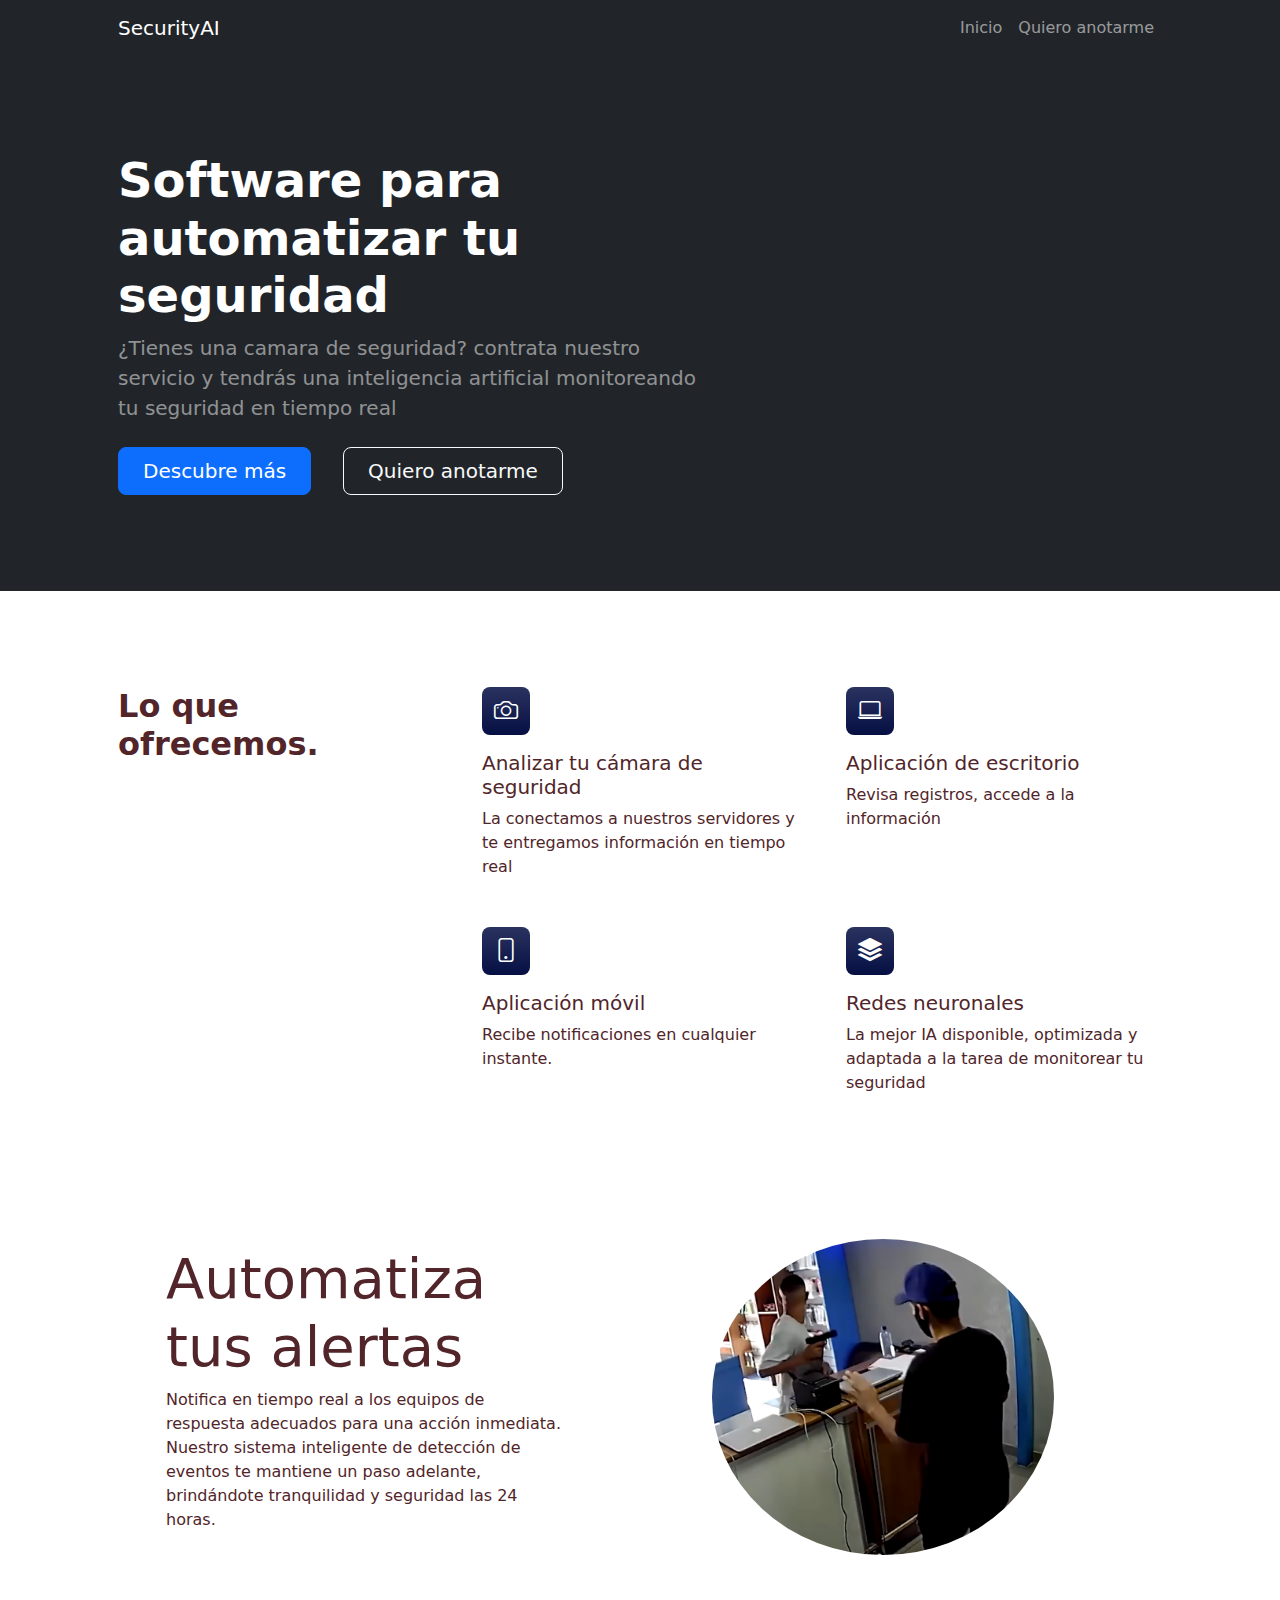
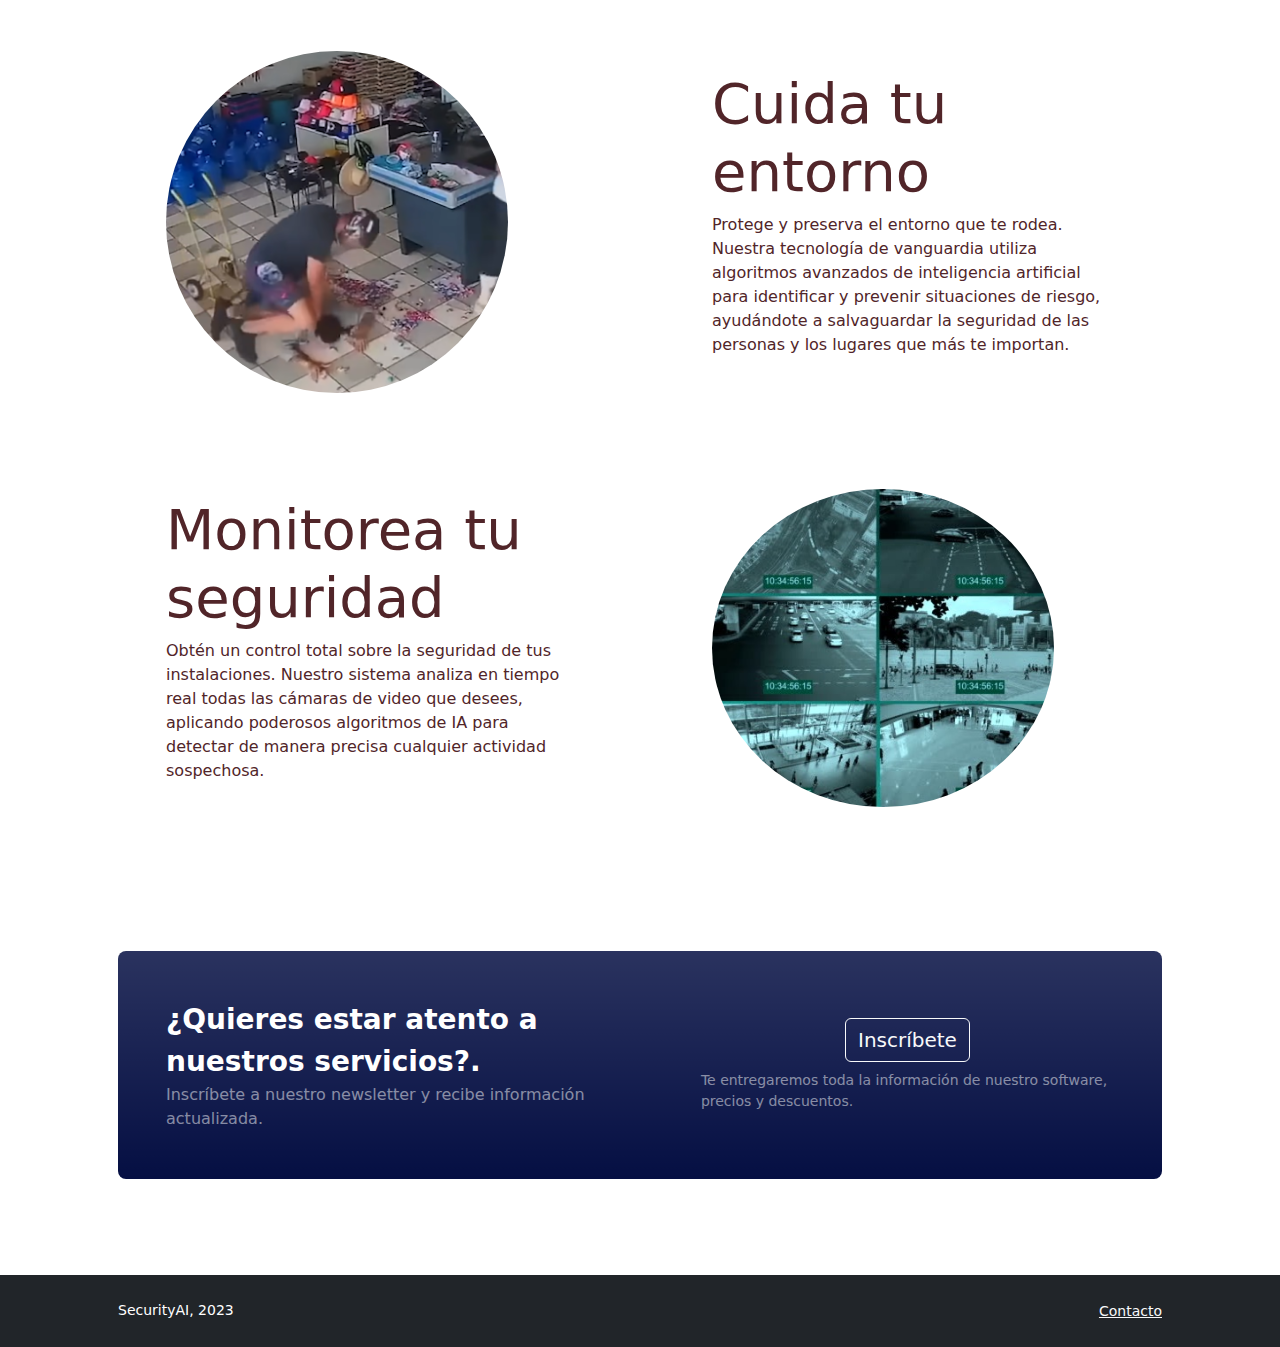
==== index.html @ 3003f9da "Merge branch 'main' of https://github.com/jdiaz97/securityai-web" ====
<!DOCTYPE html>
<html lang="en">
    <head>
        <meta charset="utf-8" />
        <meta name="viewport" content="width=device-width, initial-scale=1, shrink-to-fit=no" />
        <meta name="description" content="" />
        <meta name="author" content="" />
        <title>SecurityAI</title>
        <!-- Favicon-->
        <link rel="icon" type="image/x-icon" href="assets/favicon.ico" />
        <!-- Bootstrap icons-->
        <link href="https://cdn.jsdelivr.net/npm/bootstrap-icons@1.5.0/font/bootstrap-icons.css" rel="stylesheet" />
        <!-- Core theme CSS (includes Bootstrap)-->
        <link href="css/styles.css" rel="stylesheet" />

    </head>
    
    <body class="d-flex flex-column h-100">
        <main class="flex-shrink-0">
            <!-- Navigation-->
            <nav class="navbar navbar-expand-lg navbar-dark bg-dark">
                <div class="container px-5">
                    <a class="navbar-brand" href="index.html">SecurityAI </a>
                    <button class="navbar-toggler" type="button" data-bs-toggle="collapse" data-bs-target="#navbarSupportedContent" aria-controls="navbarSupportedContent" aria-expanded="false" aria-label="Toggle navigation"><span class="navbar-toggler-icon"></span></button>
                    <div class="collapse navbar-collapse" id="navbarSupportedContent">
                        <ul class="navbar-nav ms-auto mb-2 mb-lg-0">
                            <li class="nav-item"><a class="nav-link" href="index.html">Inicio</a></li>
                            <li class="nav-item"><a class="nav-link" href="#list">Quiero anotarme</a></li>
                        </ul>
                    </div>
                </div>
            </nav>
            <!-- Header-->
            <header class="bg-dark py-5">
                <div class="container px-5">
                    <div class="row gx-5 align-items-center justify-content-center">
                        <div class="col-lg-8 col-xl-7 col-xxl-6">
                            <div class="my-5 text-center text-xl-start">
                                <h1 class="display-5 fw-bolder text-white mb-2">Software para automatizar tu seguridad</h1>
                                <p class="lead fw-normal text-white-50 mb-4">¿Tienes una camara de seguridad? contrata nuestro servicio y tendrás una inteligencia artificial monitoreando tu seguridad en tiempo real</p>
                                <div class="d-grid gap-3 d-sm-flex justify-content-sm-center justify-content-xl-start">
                                    <a class="btn btn-primary btn-lg px-4 me-sm-3" href="#features">Descubre más</a>
                                    <a class="btn btn-outline-light btn-lg px-4" href="#list">Quiero anotarme</a>
                                </div>
                            </div>
                        </div>
                        <div class="col-xl-5 col-xxl-6 d-none d-xl-block text-center">
                            <video src="assets/video1.mp4" muted="" loop="" autoplay=""></video>
                        </div>
                    </div>
                </div>
            </header>
            <!-- Features section-->
            <section class="py-5" id="features">
                <div class="container px-5 my-5">
                    <div class="row gx-5">
                        <div class="col-lg-4 mb-5 mb-lg-0"><h2 class="fw-bolder mb-0">Lo que ofrecemos.</h2></div>
                        <div class="col-lg-8">
                            <div class="row gx-5 row-cols-1 row-cols-md-2">
                                <div class="col mb-5 h-100">
                                    <div class="feature bg-primary bg-gradient text-white rounded-3 mb-3"><i class="bi bi-camera"></i></div>
                                    <h2 class="h5">Analizar tu cámara de seguridad</h2>
                                    <p class="mb-0">La conectamos a nuestros servidores y te entregamos información en tiempo real</p>
                                </div>
                                <div class="col mb-5 h-100">
                                    <div class="feature bg-primary bg-gradient text-white rounded-3 mb-3"><i class="bi bi-laptop"></i></div>
                                    <h2 class="h5">Aplicación de escritorio</h2>
                                    <p class="mb-0">Revisa registros, accede a la información</p>
                                </div>
                                <div class="col mb-5 mb-md-0 h-100">
                                    <div class="feature bg-primary bg-gradient text-white rounded-3 mb-3"><i class="bi bi-phone"></i></div>
                                    <h2 class="h5">Aplicación móvil</h2>
                                    <p class="mb-0">Recibe notificaciones en cualquier instante.</p>
                                </div>
                                <div class="col h-100">
                                    <div class="feature bg-primary bg-gradient text-white rounded-3 mb-3"><i class="bi bi-stack"></i></div>
                                    <h2 class="h5">Redes neuronales</h2>
                                    <p class="mb-0">La mejor IA disponible, optimizada y adaptada a la tarea de monitorear tu seguridad</p>
                                </div>
                            </div>
                        </div>
                    </div>
                </div>
            </section>
            <!-- Testimonial section-->
            <section id="scroll">
                <div class="container px-5">
                    <div class="row gx-5 align-items-center">
                        <div class="col-lg-6 order-lg-2">
                            <div class="p-5"><img class="img-fluid rounded-circle" src="assets/img/01.png" alt="..." /></div>
                        </div>
                        <div class="col-lg-6 order-lg-1">
                            <div class="p-5">
                                <h2 class="display-4">Automatiza tus alertas</h2>
                                <p>Notifica en tiempo real a los equipos de respuesta adecuados para una acción inmediata. Nuestro sistema inteligente de detección de eventos te mantiene un paso adelante, brindándote tranquilidad y seguridad las 24 horas.</p>
                            </div>
                        </div>
                    </div>
                </div>
            </section>
            <!-- Content section 2-->
            <section>
                <div class="container px-5">
                    <div class="row gx-5 align-items-center">
                        <div class="col-lg-6">
                            <div class="p-5"><img class="img-fluid rounded-circle" src="assets/img/02.png" alt="..." /></div>
                        </div>
                        <div class="col-lg-6">
                            <div class="p-5">
                                <h2 class="display-4">Cuida tu entorno</h2>
                                <p>Protege y preserva el entorno que te rodea. Nuestra tecnología de vanguardia utiliza algoritmos avanzados de inteligencia artificial para identificar y prevenir situaciones de riesgo, ayudándote a salvaguardar la seguridad de las personas y los lugares que más te importan.</p>
                            </div>
                        </div>
                    </div>
                </div>
            </section>
            <!-- Content section 3-->
            <section>
                <div class="container px-5">
                    <div class="row gx-5 align-items-center">
                        <div class="col-lg-6 order-lg-2">
                            <div class="p-5"><img class="img-fluid rounded-circle" src="assets/img/03.jpg" alt="..." /></div>
                        </div>
                        <div class="col-lg-6 order-lg-1">
                            <div class="p-5">
                                <h2 class="display-4">Monitorea tu seguridad</h2>
                                <p>Obtén un control total sobre la seguridad de tus instalaciones. Nuestro sistema analiza en tiempo real todas las cámaras de video que desees, aplicando poderosos algoritmos de IA para detectar de manera precisa cualquier actividad sospechosa.</p>
                            </div>
                        </div>
                    </div>
                </div>
            </section>

            <!-- Newsletter section-->
            <section class="py-5" id="list">
                <div class="container px-5 my-5">
                    <aside class="bg-primary bg-gradient rounded-3 p-4 p-sm-5 mt-5">
                        <div class="d-flex align-items-center justify-content-between flex-column flex-xl-row text-center text-xl-start">
                            <div class="mb-4 mb-xl-0">
                                <div class="fs-3 fw-bold text-white">¿Quieres estar atento a nuestros servicios?.</div>
                                <div class="text-white-50">Inscríbete a nuestro newsletter y recibe información actualizada.</div>
                            </div>
                            <div class="ms-xl-4">
                                <div class="input-group mb-2 center">
                                    <button class="btn btn-outline-light" id="button-newsletter" style="font-size: 20px" type="button">Inscríbete</button>
                                  </div>
                                <div class="small text-white-50">Te entregaremos toda la información de nuestro software, precios y descuentos.</div>
                            </div>
                        </div>
                    </aside>
                </div>
            </section>
            <div class="iframe-container" id="iframe-container">
                <iframe src="https://docs.google.com/forms/d/e/1FAIpQLSdTkiBz8Pp1VpubQ0tVryeHE59sA-yMFdf6UtF2p6qxsGCMIg/viewform?embedded=true" width="640" height="840" frameborder="0" marginheight="0" marginwidth="0">Cargando…</iframe>
              </div>
        </main>
        <!-- Footer-->
        <footer class="bg-dark py-4 mt-auto">
            <div class="container px-5">
                <div class="row align-items-center justify-content-between flex-column flex-sm-row">
                    <div class="col-auto"><div class="small m-0 text-white">SecurityAI, 2023</div></div>
                    <div class="col-auto">
                        <a class="link-light small" href="jlobosmora@gmail.com ">Contacto</a>
                    </div>
                </div>
            </div>
        </footer>
        <!-- Bootstrap core JS-->

        <script src="https://cdn.jsdelivr.net/npm/bootstrap@5.2.3/dist/js/bootstrap.bundle.min.js"></script>
        <!-- Core theme JS-->
        <script src="js/scripts.js"></script>
        <script>
            const button = document.getElementById('button-newsletter');
            const iframeContainer = document.getElementById('iframe-container');
        
            button.addEventListener('click', function() {
              iframeContainer.classList.add('show'); // Add the "show" class to trigger the animation
              iframeContainer.scrollIntoView({ behavior: 'smooth', block: 'start' }); // Scroll to the iframe container
            });
          </script>
    </body>
</html>
---- css/styles.css ----
@charset "UTF-8";

:root {
  --bs-blue: #0d6efd;
  --bs-indigo: #6610f2;
  --bs-purple: #6f42c1;
  --bs-pink: #d63384;
  --bs-red: #dc3545;
  --bs-orange: #fd7e14;
  --bs-yellow: #ffc107;
  --bs-green: #198754;
  --bs-teal: #20c997;
  --bs-cyan: #0dcaf0;
  --bs-black: #000;
  --bs-white: #fff;
  --bs-gray: #6c757d;
  --bs-gray-dark: #343a40;
  --bs-gray-100: #f8f9fa;
  --bs-gray-200: #e9ecef;
  --bs-gray-300: #dee2e6;
  --bs-gray-400: #ced4da;
  --bs-gray-500: #adb5bd;
  --bs-gray-600: #6c757d;
  --bs-gray-700: #495057;
  --bs-gray-800: #343a40;
  --bs-gray-900: #212529;
  --bs-primary: #0d6efd;
  --bs-secondary: #6c757d;
  --bs-success: #198754;
  --bs-info: #0dcaf0;
  --bs-warning: #ffc107;
  --bs-danger: #dc3545;
  --bs-light: #f8f9fa;
  --bs-dark: #212529;
  --bs-primary-rgb: 5, 15, 67;
  --bs-secondary-rgb: 108, 117, 125;
  --bs-success-rgb: 25, 135, 84;
  --bs-info-rgb: 13, 202, 240;
  --bs-warning-rgb: 255, 193, 7;
  --bs-danger-rgb: 220, 53, 69;
  --bs-light-rgb: 248, 249, 250;
  --bs-dark-rgb: 33, 37, 41;
  --bs-white-rgb: 255, 255, 255;
  --bs-black-rgb: 0, 0, 0;
  --bs-body-color-rgb: 33, 37, 41;
  --bs-body-bg-rgb: 255, 255, 255;
  --bs-font-sans-serif: system-ui, -apple-system, "Segoe UI", Roboto, "Helvetica Neue", "Noto Sans", "Liberation Sans", Arial, sans-serif, "Apple Color Emoji", "Segoe UI Emoji", "Segoe UI Symbol", "Noto Color Emoji";
  --bs-font-monospace: SFMono-Regular, Menlo, Monaco, Consolas, "Liberation Mono", "Courier New", monospace;
  --bs-gradient: linear-gradient(180deg, rgba(255, 255, 255, 0.15), rgba(255, 255, 255, 0));
  --bs-body-font-family: var(--bs-font-sans-serif);
  --bs-body-font-size: 1rem;
  --bs-body-font-weight: 400;
  --bs-body-line-height: 1.5;
  --bs-body-color: #512529;
  --bs-body-bg: #fff;
  --bs-border-width: 1px;
  --bs-border-style: solid;
  --bs-border-color: #dee2e6;
  --bs-border-color-translucent: rgba(0, 0, 0, 0.175);
  --bs-border-radius: 0.375rem;
  --bs-border-radius-sm: 0.25rem;
  --bs-border-radius-lg: 0.5rem;
  --bs-border-radius-xl: 1rem;
  --bs-border-radius-2xl: 2rem;
  --bs-border-radius-pill: 50rem;
  --bs-link-color: #0d6efd;
  --bs-link-hover-color: #0a58ca;
  --bs-code-color: #d63384;
  --bs-highlight-bg: #fff3cd;
}

*,
*::before,
*::after {
  box-sizing: border-box;
}

.iframe-container {
  opacity: 0;
  display: none;
  justify-content: center;
  align-items: center;
  height: 80vh;
  margin-top: -60px;
  margin-bottom: -40px;
  transition: opacity 0.5s ease-in-out; 
}

.iframe-container.show {
  opacity: 1;
  display: flex; /* Add this line to make the container visible */
}

.center {
  display: flex;
  justify-content: center;
}

.iframe-container iframe {
  max-width: 100%;
  max-height: 100%;
}

@media (prefers-reduced-motion: no-preference) {
  :root {
    scroll-behavior: smooth;
  }
}

body {
  margin: 0;
  font-family: var(--bs-body-font-family);
  font-size: var(--bs-body-font-size);
  font-weight: var(--bs-body-font-weight);
  line-height: var(--bs-body-line-height);
  color: var(--bs-body-color);
  text-align: var(--bs-body-text-align);
  background-color: var(--bs-body-bg);
  -webkit-text-size-adjust: 100%;
  -webkit-tap-highlight-color: rgba(0, 0, 0, 0);
}

hr {
  margin: 1rem 0;
  color: inherit;
  border: 0;
  border-top: 1px solid;
  opacity: 0.25;
}

h6, .h6, h5, .h5, h4, .h4, h3, .h3, h2, .h2, h1, .h1 {
  margin-top: 0;
  margin-bottom: 0.5rem;
  font-weight: 500;
  line-height: 1.2;
}

h1, .h1 {
  font-size: calc(1.375rem + 1.5vw);
}
@media (min-width: 1200px) {
  h1, .h1 {
    font-size: 2.5rem;
  }
}

h2, .h2 {
  font-size: calc(1.325rem + 0.9vw);
}
@media (min-width: 1200px) {
  h2, .h2 {
    font-size: 2rem;
  }
}

h3, .h3 {
  font-size: calc(1.3rem + 0.6vw);
}
@media (min-width: 1200px) {
  h3, .h3 {
    font-size: 1.75rem;
  }
}

h4, .h4 {
  font-size: calc(1.275rem + 0.3vw);
}
@media (min-width: 1200px) {
  h4, .h4 {
    font-size: 1.5rem;
  }
}

h5, .h5 {
  font-size: 1.25rem;
}

h6, .h6 {
  font-size: 1rem;
}

p {
  margin-top: 0;
  margin-bottom: 1rem;
}

abbr[title] {
  -webkit-text-decoration: underline dotted;
          text-decoration: underline dotted;
  cursor: help;
  -webkit-text-decoration-skip-ink: none;
          text-decoration-skip-ink: none;
}

address {
  margin-bottom: 1rem;
  font-style: normal;
  line-height: inherit;
}

ol,
ul {
  padding-left: 2rem;
}

ol,
ul,
dl {
  margin-top: 0;
  margin-bottom: 1rem;
}

ol ol,
ul ul,
ol ul,
ul ol {
  margin-bottom: 0;
}

dt {
  font-weight: 700;
}

dd {
  margin-bottom: 0.5rem;
  margin-left: 0;
}

blockquote {
  margin: 0 0 1rem;
}

b,
strong {
  font-weight: bolder;
}

small, .small {
  font-size: 0.875em;
}

mark, .mark {
  padding: 0.1875em;
  background-color: var(--bs-highlight-bg);
}

sub,
sup {
  position: relative;
  font-size: 0.75em;
  line-height: 0;
  vertical-align: baseline;
}

sub {
  bottom: -0.25em;
}

sup {
  top: -0.5em;
}

a {
  color: var(--bs-link-color);
  text-decoration: underline;
}
a:hover {
  color: var(--bs-link-hover-color);
}

a:not([href]):not([class]), a:not([href]):not([class]):hover {
  color: inherit;
  text-decoration: none;
}

pre,
code,
kbd,
samp {
  font-family: var(--bs-font-monospace);
  font-size: 1em;
}

pre {
  display: block;
  margin-top: 0;
  margin-bottom: 1rem;
  overflow: auto;
  font-size: 0.875em;
}
pre code {
  font-size: inherit;
  color: inherit;
  word-break: normal;
}

code {
  font-size: 0.875em;
  color: var(--bs-code-color);
  word-wrap: break-word;
}
a > code {
  color: inherit;
}

kbd {
  padding: 0.1875rem 0.375rem;
  font-size: 0.875em;
  color: var(--bs-body-bg);
  background-color: var(--bs-body-color);
  border-radius: 0.25rem;
}
kbd kbd {
  padding: 0;
  font-size: 1em;
}

figure {
  margin: 0 0 1rem;
}

img,
svg {
  vertical-align: middle;
}

table {
  caption-side: bottom;
  border-collapse: collapse;
}

caption {
  padding-top: 0.5rem;
  padding-bottom: 0.5rem;
  color: #6c757d;
  text-align: left;
}

th {
  text-align: inherit;
  text-align: -webkit-match-parent;
}

thead,
tbody,
tfoot,
tr,
td,
th {
  border-color: inherit;
  border-style: solid;
  border-width: 0;
}

label {
  display: inline-block;
}

button {
  border-radius: 0;
}

button:focus:not(:focus-visible) {
  outline: 0;
}

input,
button,
select,
optgroup,
textarea {
  margin: 0;
  font-family: inherit;
  font-size: inherit;
  line-height: inherit;
}

button,
select {
  text-transform: none;
}

[role=button] {
  cursor: pointer;
}

select {
  word-wrap: normal;
}
select:disabled {
  opacity: 1;
}

[list]:not([type=date]):not([type=datetime-local]):not([type=month]):not([type=week]):not([type=time])::-webkit-calendar-picker-indicator {
  display: none !important;
}

button,
[type=button],
[type=reset],
[type=submit] 
button:not(:disabled),
[type=button]:not(:disabled),
[type=reset]:not(:disabled),
[type=submit]:not(:disabled) {
  cursor: pointer;
}

::-moz-focus-inner {
  padding: 0;
  border-style: none;
}

textarea {
  resize: vertical;
}

fieldset {
  min-width: 0;
  padding: 0;
  margin: 0;
  border: 0;
}

legend {
  float: left;
  width: 100%;
  padding: 0;
  margin-bottom: 0.5rem;
  font-size: calc(1.275rem + 0.3vw);
  line-height: inherit;
}
@media (min-width: 1200px) {
  legend {
    font-size: 1.5rem;
  }
}
legend + * {
  clear: left;
}

::-webkit-datetime-edit-fields-wrapper,
::-webkit-datetime-edit-text,
::-webkit-datetime-edit-minute,
::-webkit-datetime-edit-hour-field,
::-webkit-datetime-edit-day-field,
::-webkit-datetime-edit-month-field,
::-webkit-datetime-edit-year-field {
  padding: 0;
}

::-webkit-inner-spin-button {
  height: auto;
}

[type=search] {
  outline-offset: -2px;
}

/* rtl:raw:
[type="tel"],
[type="url"],
[type="email"],
[type="number"] {
  direction: ltr;
}
*/
::-webkit-search-decoration {
  -webkit-appearance: none;
}

::-webkit-color-swatch-wrapper {
  padding: 0;
}

::file-selector-button {
  font: inherit;
}

output {
  display: inline-block;
}

iframe {
  border: 0;
}

summary {
  display: list-item;
  cursor: pointer;
}

progress {
  vertical-align: baseline;
}

[hidden] {
  display: none !important;
}

.lead {
  font-size: 1.25rem;
  font-weight: 300;
}

.display-1 {
  font-size: calc(1.625rem + 4.5vw);
  font-weight: 300;
  line-height: 1.2;
}
@media (min-width: 1200px) {
  .display-1 {
    font-size: 5rem;
  }
}

.display-2 {
  font-size: calc(1.575rem + 3.9vw);
  font-weight: 300;
  line-height: 1.2;
}
@media (min-width: 1200px) {
  .display-2 {
    font-size: 4.5rem;
  }
}

.display-3 {
  font-size: calc(1.525rem + 3.3vw);
  font-weight: 300;
  line-height: 1.2;
}
@media (min-width: 1200px) {
  .display-3 {
    font-size: 4rem;
  }
}

.display-4 {
  font-size: calc(1.475rem + 2.7vw);
  font-weight: 300;
  line-height: 1.2;
}
@media (min-width: 1200px) {
  .display-4 {
    font-size: 3.5rem;
  }
}

.display-5 {
  font-size: calc(1.425rem + 2.1vw);
  font-weight: 300;
  line-height: 1.2;
}
@media (min-width: 1200px) {
  .display-5 {
    font-size: 3rem;
  }
}

.display-6 {
  font-size: calc(1.375rem + 1.5vw);
  font-weight: 300;
  line-height: 1.2;
}
@media (min-width: 1200px) {
  .display-6 {
    font-size: 2.5rem;
  }
}

.list-unstyled {
  padding-left: 0;
  list-style: none;
}

.list-inline {
  padding-left: 0;
  list-style: none;
}

.list-inline-item {
  display: inline-block;
}
.list-inline-item:not(:last-child) {
  margin-right: 0.5rem;
}

.initialism {
  font-size: 0.875em;
  text-transform: uppercase;
}

.blockquote {
  margin-bottom: 1rem;
  font-size: 1.25rem;
}
.blockquote > :last-child {
  margin-bottom: 0;
}

.blockquote-footer {
  margin-top: -1rem;
  margin-bottom: 1rem;
  font-size: 0.875em;
  color: #6c757d;
}
.blockquote-footer::before {
  content: "— ";
}

.img-fluid {
  max-width: 85%;
  height: auto;
}

.img-thumbnail {
  padding: 0.25rem;
  background-color: #fff;
  border: 1px solid var(--bs-border-color);
  border-radius: 0.375rem;
  max-width: 100%;
  height: auto;
}

.figure {
  display: inline-block;
}

.figure-img {
  margin-bottom: 0.5rem;
  line-height: 1;
}

.figure-caption {
  font-size: 0.875em;
  color: #6c757d;
}

.container,
.container-fluid,
.container-xxl,
.container-xl,
.container-lg,
.container-md,
.container-sm {
  --bs-gutter-x: 1.5rem;
  --bs-gutter-y: 0;
  width: 100%;
  padding-right: calc(var(--bs-gutter-x) * 0.5);
  padding-left: calc(var(--bs-gutter-x) * 0.5);
  margin-right: auto;
  margin-left: auto;
}

@media (min-width: 576px) {
  .container-sm, .container {
    max-width: 540px;
  }
}
@media (min-width: 768px) {
  .container-md, .container-sm, .container {
    max-width: 720px;
  }
}
@media (min-width: 992px) {
  .container-lg, .container-md, .container-sm, .container {
    max-width: 960px;
  }
}
@media (min-width: 1200px) {
  .container-xl, .container-lg, .container-md, .container-sm, .container {
    max-width: 1140px;
  }
}
@media (min-width: 1400px) {
  .container-xxl, .container-xl, .container-lg, .container-md, .container-sm, .container {
    max-width: 1320px;
  }
}
.row {
  --bs-gutter-x: 1.5rem;
  --bs-gutter-y: 0;
  display: flex;
  flex-wrap: wrap;
  margin-top: calc(-1 * var(--bs-gutter-y));
  margin-right: calc(-0.5 * var(--bs-gutter-x));
  margin-left: calc(-0.5 * var(--bs-gutter-x));
}
.row > * {
  flex-shrink: 0;
  width: 100%;
  max-width: 100%;
  padding-right: calc(var(--bs-gutter-x) * 0.5);
  padding-left: calc(var(--bs-gutter-x) * 0.5);
  margin-top: var(--bs-gutter-y);
}

.col {
  flex: 1 0 0%;
}

.row-cols-auto > * {
  flex: 0 0 auto;
  width: auto;
}

.row-cols-1 > * {
  flex: 0 0 auto;
  width: 100%;
}

.row-cols-2 > * {
  flex: 0 0 auto;
  width: 50%;
}

.row-cols-3 > * {
  flex: 0 0 auto;
  width: 33.3333333333%;
}

.row-cols-4 > * {
  flex: 0 0 auto;
  width: 25%;
}

.row-cols-5 > * {
  flex: 0 0 auto;
  width: 20%;
}

.row-cols-6 > * {
  flex: 0 0 auto;
  width: 16.6666666667%;
}

.col-auto {
  flex: 0 0 auto;
  width: auto;
}

.col-1 {
  flex: 0 0 auto;
  width: 8.33333333%;
}

.col-2 {
  flex: 0 0 auto;
  width: 16.66666667%;
}

.col-3 {
  flex: 0 0 auto;
  width: 25%;
}

.col-4 {
  flex: 0 0 auto;
  width: 33.33333333%;
}

.col-5 {
  flex: 0 0 auto;
  width: 41.66666667%;
}

.col-6 {
  flex: 0 0 auto;
  width: 50%;
}

.col-7 {
  flex: 0 0 auto;
  width: 58.33333333%;
}

.col-8 {
  flex: 0 0 auto;
  width: 66.66666667%;
}

.col-9 {
  flex: 0 0 auto;
  width: 75%;
}

.col-10 {
  flex: 0 0 auto;
  width: 83.33333333%;
}

.col-11 {
  flex: 0 0 auto;
  width: 91.66666667%;
}

.col-12 {
  flex: 0 0 auto;
  width: 100%;
}

.offset-1 {
  margin-left: 8.33333333%;
}

.offset-2 {
  margin-left: 16.66666667%;
}

.offset-3 {
  margin-left: 25%;
}

.offset-4 {
  margin-left: 33.33333333%;
}

.offset-5 {
  margin-left: 41.66666667%;
}

.offset-6 {
  margin-left: 50%;
}

.offset-7 {
  margin-left: 58.33333333%;
}

.offset-8 {
  margin-left: 66.66666667%;
}

.offset-9 {
  margin-left: 75%;
}

.offset-10 {
  margin-left: 83.33333333%;
}

.offset-11 {
  margin-left: 91.66666667%;
}

.g-0,
.gx-0 {
  --bs-gutter-x: 0;
}

.g-0,
.gy-0 {
  --bs-gutter-y: 0;
}

.g-1,
.gx-1 {
  --bs-gutter-x: 0.25rem;
}

.g-1,
.gy-1 {
  --bs-gutter-y: 0.25rem;
}

.g-2,
.gx-2 {
  --bs-gutter-x: 0.5rem;
}

.g-2,
.gy-2 {
  --bs-gutter-y: 0.5rem;
}

.g-3,
.gx-3 {
  --bs-gutter-x: 1rem;
}

.g-3,
.gy-3 {
  --bs-gutter-y: 1rem;
}

.g-4,
.gx-4 {
  --bs-gutter-x: 1.5rem;
}

.g-4,
.gy-4 {
  --bs-gutter-y: 1.5rem;
}

.g-5,
.gx-5 {
  --bs-gutter-x: 3rem;
}

.g-5,
.gy-5 {
  --bs-gutter-y: 3rem;
}

@media (min-width: 576px) {
  .col-sm {
    flex: 1 0 0%;
  }
  .row-cols-sm-auto > * {
    flex: 0 0 auto;
    width: auto;
  }
  .row-cols-sm-1 > * {
    flex: 0 0 auto;
    width: 100%;
  }
  .row-cols-sm-2 > * {
    flex: 0 0 auto;
    width: 50%;
  }
  .row-cols-sm-3 > * {
    flex: 0 0 auto;
    width: 33.3333333333%;
  }
  .row-cols-sm-4 > * {
    flex: 0 0 auto;
    width: 25%;
  }
  .row-cols-sm-5 > * {
    flex: 0 0 auto;
    width: 20%;
  }
  .row-cols-sm-6 > * {
    flex: 0 0 auto;
    width: 16.6666666667%;
  }
  .col-sm-auto {
    flex: 0 0 auto;
    width: auto;
  }
  .col-sm-1 {
    flex: 0 0 auto;
    width: 8.33333333%;
  }
  .col-sm-2 {
    flex: 0 0 auto;
    width: 16.66666667%;
  }
  .col-sm-3 {
    flex: 0 0 auto;
    width: 25%;
  }
  .col-sm-4 {
    flex: 0 0 auto;
    width: 33.33333333%;
  }
  .col-sm-5 {
    flex: 0 0 auto;
    width: 41.66666667%;
  }
  .col-sm-6 {
    flex: 0 0 auto;
    width: 50%;
  }
  .col-sm-7 {
    flex: 0 0 auto;
    width: 58.33333333%;
  }
  .col-sm-8 {
    flex: 0 0 auto;
    width: 66.66666667%;
  }
  .col-sm-9 {
    flex: 0 0 auto;
    width: 75%;
  }
  .col-sm-10 {
    flex: 0 0 auto;
    width: 83.33333333%;
  }
  .col-sm-11 {
    flex: 0 0 auto;
    width: 91.66666667%;
  }
  .col-sm-12 {
    flex: 0 0 auto;
    width: 100%;
  }
  .offset-sm-0 {
    margin-left: 0;
  }
  .offset-sm-1 {
    margin-left: 8.33333333%;
  }
  .offset-sm-2 {
    margin-left: 16.66666667%;
  }
  .offset-sm-3 {
    margin-left: 25%;
  }
  .offset-sm-4 {
    margin-left: 33.33333333%;
  }
  .offset-sm-5 {
    margin-left: 41.66666667%;
  }
  .offset-sm-6 {
    margin-left: 50%;
  }
  .offset-sm-7 {
    margin-left: 58.33333333%;
  }
  .offset-sm-8 {
    margin-left: 66.66666667%;
  }
  .offset-sm-9 {
    margin-left: 75%;
  }
  .offset-sm-10 {
    margin-left: 83.33333333%;
  }
  .offset-sm-11 {
    margin-left: 91.66666667%;
  }
  .g-sm-0,
  .gx-sm-0 {
    --bs-gutter-x: 0;
  }
  .g-sm-0,
  .gy-sm-0 {
    --bs-gutter-y: 0;
  }
  .g-sm-1,
  .gx-sm-1 {
    --bs-gutter-x: 0.25rem;
  }
  .g-sm-1,
  .gy-sm-1 {
    --bs-gutter-y: 0.25rem;
  }
  .g-sm-2,
  .gx-sm-2 {
    --bs-gutter-x: 0.5rem;
  }
  .g-sm-2,
  .gy-sm-2 {
    --bs-gutter-y: 0.5rem;
  }
  .g-sm-3,
  .gx-sm-3 {
    --bs-gutter-x: 1rem;
  }
  .g-sm-3,
  .gy-sm-3 {
    --bs-gutter-y: 1rem;
  }
  .g-sm-4,
  .gx-sm-4 {
    --bs-gutter-x: 1.5rem;
  }
  .g-sm-4,
  .gy-sm-4 {
    --bs-gutter-y: 1.5rem;
  }
  .g-sm-5,
  .gx-sm-5 {
    --bs-gutter-x: 3rem;
  }
  .g-sm-5,
  .gy-sm-5 {
    --bs-gutter-y: 3rem;
  }
}
@media (min-width: 768px) {
  .col-md {
    flex: 1 0 0%;
  }
  .row-cols-md-auto > * {
    flex: 0 0 auto;
    width: auto;
  }
  .row-cols-md-1 > * {
    flex: 0 0 auto;
    width: 100%;
  }
  .row-cols-md-2 > * {
    flex: 0 0 auto;
    width: 50%;
  }
  .row-cols-md-3 > * {
    flex: 0 0 auto;
    width: 33.3333333333%;
  }
  .row-cols-md-4 > * {
    flex: 0 0 auto;
    width: 25%;
  }
  .row-cols-md-5 > * {
    flex: 0 0 auto;
    width: 20%;
  }
  .row-cols-md-6 > * {
    flex: 0 0 auto;
    width: 16.6666666667%;
  }
  .col-md-auto {
    flex: 0 0 auto;
    width: auto;
  }
  .col-md-1 {
    flex: 0 0 auto;
    width: 8.33333333%;
  }
  .col-md-2 {
    flex: 0 0 auto;
    width: 16.66666667%;
  }
  .col-md-3 {
    flex: 0 0 auto;
    width: 25%;
  }
  .col-md-4 {
    flex: 0 0 auto;
    width: 33.33333333%;
  }
  .col-md-5 {
    flex: 0 0 auto;
    width: 41.66666667%;
  }
  .col-md-6 {
    flex: 0 0 auto;
    width: 50%;
  }
  .col-md-7 {
    flex: 0 0 auto;
    width: 58.33333333%;
  }
  .col-md-8 {
    flex: 0 0 auto;
    width: 66.66666667%;
  }
  .col-md-9 {
    flex: 0 0 auto;
    width: 75%;
  }
  .col-md-10 {
    flex: 0 0 auto;
    width: 83.33333333%;
  }
  .col-md-11 {
    flex: 0 0 auto;
    width: 91.66666667%;
  }
  .col-md-12 {
    flex: 0 0 auto;
    width: 100%;
  }
  .offset-md-0 {
    margin-left: 0;
  }
  .offset-md-1 {
    margin-left: 8.33333333%;
  }
  .offset-md-2 {
    margin-left: 16.66666667%;
  }
  .offset-md-3 {
    margin-left: 25%;
  }
  .offset-md-4 {
    margin-left: 33.33333333%;
  }
  .offset-md-5 {
    margin-left: 41.66666667%;
  }
  .offset-md-6 {
    margin-left: 50%;
  }
  .offset-md-7 {
    margin-left: 58.33333333%;
  }
  .offset-md-8 {
    margin-left: 66.66666667%;
  }
  .offset-md-9 {
    margin-left: 75%;
  }
  .offset-md-10 {
    margin-left: 83.33333333%;
  }
  .offset-md-11 {
    margin-left: 91.66666667%;
  }
  .g-md-0,
  .gx-md-0 {
    --bs-gutter-x: 0;
  }
  .g-md-0,
  .gy-md-0 {
    --bs-gutter-y: 0;
  }
  .g-md-1,
  .gx-md-1 {
    --bs-gutter-x: 0.25rem;
  }
  .g-md-1,
  .gy-md-1 {
    --bs-gutter-y: 0.25rem;
  }
  .g-md-2,
  .gx-md-2 {
    --bs-gutter-x: 0.5rem;
  }
  .g-md-2,
  .gy-md-2 {
    --bs-gutter-y: 0.5rem;
  }
  .g-md-3,
  .gx-md-3 {
    --bs-gutter-x: 1rem;
  }
  .g-md-3,
  .gy-md-3 {
    --bs-gutter-y: 1rem;
  }
  .g-md-4,
  .gx-md-4 {
    --bs-gutter-x: 1.5rem;
  }
  .g-md-4,
  .gy-md-4 {
    --bs-gutter-y: 1.5rem;
  }
  .g-md-5,
  .gx-md-5 {
    --bs-gutter-x: 3rem;
  }
  .g-md-5,
  .gy-md-5 {
    --bs-gutter-y: 3rem;
  }
}
@media (min-width: 992px) {
  .col-lg {
    flex: 1 0 0%;
  }
  .row-cols-lg-auto > * {
    flex: 0 0 auto;
    width: auto;
  }
  .row-cols-lg-1 > * {
    flex: 0 0 auto;
    width: 100%;
  }
  .row-cols-lg-2 > * {
    flex: 0 0 auto;
    width: 50%;
  }
  .row-cols-lg-3 > * {
    flex: 0 0 auto;
    width: 33.3333333333%;
  }
  .row-cols-lg-4 > * {
    flex: 0 0 auto;
    width: 25%;
  }
  .row-cols-lg-5 > * {
    flex: 0 0 auto;
    width: 20%;
  }
  .row-cols-lg-6 > * {
    flex: 0 0 auto;
    width: 16.6666666667%;
  }
  .col-lg-auto {
    flex: 0 0 auto;
    width: auto;
  }
  .col-lg-1 {
    flex: 0 0 auto;
    width: 8.33333333%;
  }
  .col-lg-2 {
    flex: 0 0 auto;
    width: 16.66666667%;
  }
  .col-lg-3 {
    flex: 0 0 auto;
    width: 25%;
  }
  .col-lg-4 {
    flex: 0 0 auto;
    width: 33.33333333%;
  }
  .col-lg-5 {
    flex: 0 0 auto;
    width: 41.66666667%;
  }
  .col-lg-6 {
    flex: 0 0 auto;
    width: 50%;
  }
  .col-lg-7 {
    flex: 0 0 auto;
    width: 58.33333333%;
  }
  .col-lg-8 {
    flex: 0 0 auto;
    width: 66.66666667%;
  }
  .col-lg-9 {
    flex: 0 0 auto;
    width: 75%;
  }
  .col-lg-10 {
    flex: 0 0 auto;
    width: 83.33333333%;
  }
  .col-lg-11 {
    flex: 0 0 auto;
    width: 91.66666667%;
  }
  .col-lg-12 {
    flex: 0 0 auto;
    width: 100%;
  }
  .offset-lg-0 {
    margin-left: 0;
  }
  .offset-lg-1 {
    margin-left: 8.33333333%;
  }
  .offset-lg-2 {
    margin-left: 16.66666667%;
  }
  .offset-lg-3 {
    margin-left: 25%;
  }
  .offset-lg-4 {
    margin-left: 33.33333333%;
  }
  .offset-lg-5 {
    margin-left: 41.66666667%;
  }
  .offset-lg-6 {
    margin-left: 50%;
  }
  .offset-lg-7 {
    margin-left: 58.33333333%;
  }
  .offset-lg-8 {
    margin-left: 66.66666667%;
  }
  .offset-lg-9 {
    margin-left: 75%;
  }
  .offset-lg-10 {
    margin-left: 83.33333333%;
  }
  .offset-lg-11 {
    margin-left: 91.66666667%;
  }
  .g-lg-0,
  .gx-lg-0 {
    --bs-gutter-x: 0;
  }
  .g-lg-0,
  .gy-lg-0 {
    --bs-gutter-y: 0;
  }
  .g-lg-1,
  .gx-lg-1 {
    --bs-gutter-x: 0.25rem;
  }
  .g-lg-1,
  .gy-lg-1 {
    --bs-gutter-y: 0.25rem;
  }
  .g-lg-2,
  .gx-lg-2 {
    --bs-gutter-x: 0.5rem;
  }
  .g-lg-2,
  .gy-lg-2 {
    --bs-gutter-y: 0.5rem;
  }
  .g-lg-3,
  .gx-lg-3 {
    --bs-gutter-x: 1rem;
  }
  .g-lg-3,
  .gy-lg-3 {
    --bs-gutter-y: 1rem;
  }
  .g-lg-4,
  .gx-lg-4 {
    --bs-gutter-x: 1.5rem;
  }
  .g-lg-4,
  .gy-lg-4 {
    --bs-gutter-y: 1.5rem;
  }
  .g-lg-5,
  .gx-lg-5 {
    --bs-gutter-x: 3rem;
  }
  .g-lg-5,
  .gy-lg-5 {
    --bs-gutter-y: 3rem;
  }
}
@media (min-width: 1200px) {
  .col-xl {
    flex: 1 0 0%;
  }
  .row-cols-xl-auto > * {
    flex: 0 0 auto;
    width: auto;
  }
  .row-cols-xl-1 > * {
    flex: 0 0 auto;
    width: 100%;
  }
  .row-cols-xl-2 > * {
    flex: 0 0 auto;
    width: 50%;
  }
  .row-cols-xl-3 > * {
    flex: 0 0 auto;
    width: 33.3333333333%;
  }
  .row-cols-xl-4 > * {
    flex: 0 0 auto;
    width: 25%;
  }
  .row-cols-xl-5 > * {
    flex: 0 0 auto;
    width: 20%;
  }
  .row-cols-xl-6 > * {
    flex: 0 0 auto;
    width: 16.6666666667%;
  }
  .col-xl-auto {
    flex: 0 0 auto;
    width: auto;
  }
  .col-xl-1 {
    flex: 0 0 auto;
    width: 8.33333333%;
  }
  .col-xl-2 {
    flex: 0 0 auto;
    width: 16.66666667%;
  }
  .col-xl-3 {
    flex: 0 0 auto;
    width: 25%;
  }
  .col-xl-4 {
    flex: 0 0 auto;
    width: 33.33333333%;
  }
  .col-xl-5 {
    flex: 0 0 auto;
    width: 41.66666667%;
  }
  .col-xl-6 {
    flex: 0 0 auto;
    width: 50%;
  }
  .col-xl-7 {
    flex: 0 0 auto;
    width: 58.33333333%;
  }
  .col-xl-8 {
    flex: 0 0 auto;
    width: 66.66666667%;
  }
  .col-xl-9 {
    flex: 0 0 auto;
    width: 75%;
  }
  .col-xl-10 {
    flex: 0 0 auto;
    width: 83.33333333%;
  }
  .col-xl-11 {
    flex: 0 0 auto;
    width: 91.66666667%;
  }
  .col-xl-12 {
    flex: 0 0 auto;
    width: 100%;
  }
  .offset-xl-0 {
    margin-left: 0;
  }
  .offset-xl-1 {
    margin-left: 8.33333333%;
  }
  .offset-xl-2 {
    margin-left: 16.66666667%;
  }
  .offset-xl-3 {
    margin-left: 25%;
  }
  .offset-xl-4 {
    margin-left: 33.33333333%;
  }
  .offset-xl-5 {
    margin-left: 41.66666667%;
  }
  .offset-xl-6 {
    margin-left: 50%;
  }
  .offset-xl-7 {
    margin-left: 58.33333333%;
  }
  .offset-xl-8 {
    margin-left: 66.66666667%;
  }
  .offset-xl-9 {
    margin-left: 75%;
  }
  .offset-xl-10 {
    margin-left: 83.33333333%;
  }
  .offset-xl-11 {
    margin-left: 91.66666667%;
  }
  .g-xl-0,
  .gx-xl-0 {
    --bs-gutter-x: 0;
  }
  .g-xl-0,
  .gy-xl-0 {
    --bs-gutter-y: 0;
  }
  .g-xl-1,
  .gx-xl-1 {
    --bs-gutter-x: 0.25rem;
  }
  .g-xl-1,
  .gy-xl-1 {
    --bs-gutter-y: 0.25rem;
  }
  .g-xl-2,
  .gx-xl-2 {
    --bs-gutter-x: 0.5rem;
  }
  .g-xl-2,
  .gy-xl-2 {
    --bs-gutter-y: 0.5rem;
  }
  .g-xl-3,
  .gx-xl-3 {
    --bs-gutter-x: 1rem;
  }
  .g-xl-3,
  .gy-xl-3 {
    --bs-gutter-y: 1rem;
  }
  .g-xl-4,
  .gx-xl-4 {
    --bs-gutter-x: 1.5rem;
  }
  .g-xl-4,
  .gy-xl-4 {
    --bs-gutter-y: 1.5rem;
  }
  .g-xl-5,
  .gx-xl-5 {
    --bs-gutter-x: 3rem;
  }
  .g-xl-5,
  .gy-xl-5 {
    --bs-gutter-y: 3rem;
  }
}
@media (min-width: 1400px) {
  .col-xxl {
    flex: 1 0 0%;
  }
  .row-cols-xxl-auto > * {
    flex: 0 0 auto;
    width: auto;
  }
  .row-cols-xxl-1 > * {
    flex: 0 0 auto;
    width: 100%;
  }
  .row-cols-xxl-2 > * {
    flex: 0 0 auto;
    width: 50%;
  }
  .row-cols-xxl-3 > * {
    flex: 0 0 auto;
    width: 33.3333333333%;
  }
  .row-cols-xxl-4 > * {
    flex: 0 0 auto;
    width: 25%;
  }
  .row-cols-xxl-5 > * {
    flex: 0 0 auto;
    width: 20%;
  }
  .row-cols-xxl-6 > * {
    flex: 0 0 auto;
    width: 16.6666666667%;
  }
  .col-xxl-auto {
    flex: 0 0 auto;
    width: auto;
  }
  .col-xxl-1 {
    flex: 0 0 auto;
    width: 8.33333333%;
  }
  .col-xxl-2 {
    flex: 0 0 auto;
    width: 16.66666667%;
  }
  .col-xxl-3 {
    flex: 0 0 auto;
    width: 25%;
  }
  .col-xxl-4 {
    flex: 0 0 auto;
    width: 33.33333333%;
  }
  .col-xxl-5 {
    flex: 0 0 auto;
    width: 41.66666667%;
  }
  .col-xxl-6 {
    flex: 0 0 auto;
    width: 50%;
  }
  .col-xxl-7 {
    flex: 0 0 auto;
    width: 58.33333333%;
  }
  .col-xxl-8 {
    flex: 0 0 auto;
    width: 66.66666667%;
  }
  .col-xxl-9 {
    flex: 0 0 auto;
    width: 75%;
  }
  .col-xxl-10 {
    flex: 0 0 auto;
    width: 83.33333333%;
  }
  .col-xxl-11 {
    flex: 0 0 auto;
    width: 91.66666667%;
  }
  .col-xxl-12 {
    flex: 0 0 auto;
    width: 100%;
  }
  .offset-xxl-0 {
    margin-left: 0;
  }
  .offset-xxl-1 {
    margin-left: 8.33333333%;
  }
  .offset-xxl-2 {
    margin-left: 16.66666667%;
  }
  .offset-xxl-3 {
    margin-left: 25%;
  }
  .offset-xxl-4 {
    margin-left: 33.33333333%;
  }
  .offset-xxl-5 {
    margin-left: 41.66666667%;
  }
  .offset-xxl-6 {
    margin-left: 50%;
  }
  .offset-xxl-7 {
    margin-left: 58.33333333%;
  }
  .offset-xxl-8 {
    margin-left: 66.66666667%;
  }
  .offset-xxl-9 {
    margin-left: 75%;
  }
  .offset-xxl-10 {
    margin-left: 83.33333333%;
  }
  .offset-xxl-11 {
    margin-left: 91.66666667%;
  }
  .g-xxl-0,
  .gx-xxl-0 {
    --bs-gutter-x: 0;
  }
  .g-xxl-0,
  .gy-xxl-0 {
    --bs-gutter-y: 0;
  }
  .g-xxl-1,
  .gx-xxl-1 {
    --bs-gutter-x: 0.25rem;
  }
  .g-xxl-1,
  .gy-xxl-1 {
    --bs-gutter-y: 0.25rem;
  }
  .g-xxl-2,
  .gx-xxl-2 {
    --bs-gutter-x: 0.5rem;
  }
  .g-xxl-2,
  .gy-xxl-2 {
    --bs-gutter-y: 0.5rem;
  }
  .g-xxl-3,
  .gx-xxl-3 {
    --bs-gutter-x: 1rem;
  }
  .g-xxl-3,
  .gy-xxl-3 {
    --bs-gutter-y: 1rem;
  }
  .g-xxl-4,
  .gx-xxl-4 {
    --bs-gutter-x: 1.5rem;
  }
  .g-xxl-4,
  .gy-xxl-4 {
    --bs-gutter-y: 1.5rem;
  }
  .g-xxl-5,
  .gx-xxl-5 {
    --bs-gutter-x: 3rem;
  }
  .g-xxl-5,
  .gy-xxl-5 {
    --bs-gutter-y: 3rem;
  }
}
.table {
  --bs-table-color: var(--bs-body-color);
  --bs-table-bg: transparent;
  --bs-table-border-color: var(--bs-border-color);
  --bs-table-accent-bg: transparent;
  --bs-table-striped-color: var(--bs-body-color);
  --bs-table-striped-bg: rgba(0, 0, 0, 0.05);
  --bs-table-active-color: var(--bs-body-color);
  --bs-table-active-bg: rgba(0, 0, 0, 0.1);
  --bs-table-hover-color: var(--bs-body-color);
  --bs-table-hover-bg: rgba(0, 0, 0, 0.075);
  width: 100%;
  margin-bottom: 1rem;
  color: var(--bs-table-color);
  vertical-align: top;
  border-color: var(--bs-table-border-color);
}
.table > :not(caption) > * > * {
  padding: 0.5rem 0.5rem;
  background-color: var(--bs-table-bg);
  border-bottom-width: 1px;
  box-shadow: inset 0 0 0 9999px var(--bs-table-accent-bg);
}
.table > tbody {
  vertical-align: inherit;
}
.table > thead {
  vertical-align: bottom;
}

video {
  max-width: 100%;
  margin: 0 0 30px 0;
}

.table-group-divider {
  border-top: 2px solid currentcolor;
}

.caption-top {
  caption-side: top;
}

.table-sm > :not(caption) > * > * {
  padding: 0.25rem 0.25rem;
}

.table-bordered > :not(caption) > * {
  border-width: 1px 0;
}
.table-bordered > :not(caption) > * > * {
  border-width: 0 1px;
}

.table-borderless > :not(caption) > * > * {
  border-bottom-width: 0;
}
.table-borderless > :not(:first-child) {
  border-top-width: 0;
}

.table-striped > tbody > tr:nth-of-type(odd) > * {
  --bs-table-accent-bg: var(--bs-table-striped-bg);
  color: var(--bs-table-striped-color);
}

.table-striped-columns > :not(caption) > tr > :nth-child(even) {
  --bs-table-accent-bg: var(--bs-table-striped-bg);
  color: var(--bs-table-striped-color);
}

.table-active {
  --bs-table-accent-bg: var(--bs-table-active-bg);
  color: var(--bs-table-active-color);
}

.table-hover > tbody > tr:hover > * {
  --bs-table-accent-bg: var(--bs-table-hover-bg);
  color: var(--bs-table-hover-color);
}

.table-primary {
  --bs-table-color: #000;
  --bs-table-bg: #cfe2ff;
  --bs-table-border-color: #bacbe6;
  --bs-table-striped-bg: #c5d7f2;
  --bs-table-striped-color: #000;
  --bs-table-active-bg: #bacbe6;
  --bs-table-active-color: #000;
  --bs-table-hover-bg: #bfd1ec;
  --bs-table-hover-color: #000;
  color: var(--bs-table-color);
  border-color: var(--bs-table-border-color);
}

.table-secondary {
  --bs-table-color: #000;
  --bs-table-bg: #e2e3e5;
  --bs-table-border-color: #cbccce;
  --bs-table-striped-bg: #d7d8da;
  --bs-table-striped-color: #000;
  --bs-table-active-bg: #cbccce;
  --bs-table-active-color: #000;
  --bs-table-hover-bg: #d1d2d4;
  --bs-table-hover-color: #000;
  color: var(--bs-table-color);
  border-color: var(--bs-table-border-color);
}

.table-success {
  --bs-table-color: #000;
  --bs-table-bg: #d1e7dd;
  --bs-table-border-color: #bcd0c7;
  --bs-table-striped-bg: #c7dbd2;
  --bs-table-striped-color: #000;
  --bs-table-active-bg: #bcd0c7;
  --bs-table-active-color: #000;
  --bs-table-hover-bg: #c1d6cc;
  --bs-table-hover-color: #000;
  color: var(--bs-table-color);
  border-color: var(--bs-table-border-color);
}

.table-info {
  --bs-table-color: #000;
  --bs-table-bg: #cff4fc;
  --bs-table-border-color: #badce3;
  --bs-table-striped-bg: #c5e8ef;
  --bs-table-striped-color: #000;
  --bs-table-active-bg: #badce3;
  --bs-table-active-color: #000;
  --bs-table-hover-bg: #bfe2e9;
  --bs-table-hover-color: #000;
  color: var(--bs-table-color);
  border-color: var(--bs-table-border-color);
}

.table-warning {
  --bs-table-color: #000;
  --bs-table-bg: #fff3cd;
  --bs-table-border-color: #e6dbb9;
  --bs-table-striped-bg: #f2e7c3;
  --bs-table-striped-color: #000;
  --bs-table-active-bg: #e6dbb9;
  --bs-table-active-color: #000;
  --bs-table-hover-bg: #ece1be;
  --bs-table-hover-color: #000;
  color: var(--bs-table-color);
  border-color: var(--bs-table-border-color);
}

.table-danger {
  --bs-table-color: #000;
  --bs-table-bg: #f8d7da;
  --bs-table-border-color: #dfc2c4;
  --bs-table-striped-bg: #eccccf;
  --bs-table-striped-color: #000;
  --bs-table-active-bg: #dfc2c4;
  --bs-table-active-color: #000;
  --bs-table-hover-bg: #e5c7ca;
  --bs-table-hover-color: #000;
  color: var(--bs-table-color);
  border-color: var(--bs-table-border-color);
}

.table-light {
  --bs-table-color: #000;
  --bs-table-bg: #f8f9fa;
  --bs-table-border-color: #dfe0e1;
  --bs-table-striped-bg: #ecedee;
  --bs-table-striped-color: #000;
  --bs-table-active-bg: #dfe0e1;
  --bs-table-active-color: #000;
  --bs-table-hover-bg: #e5e6e7;
  --bs-table-hover-color: #000;
  color: var(--bs-table-color);
  border-color: var(--bs-table-border-color);
}

.table-dark {
  --bs-table-color: #fff;
  --bs-table-bg: #212529;
  --bs-table-border-color: #373b3e;
  --bs-table-striped-bg: #2c3034;
  --bs-table-striped-color: #fff;
  --bs-table-active-bg: #373b3e;
  --bs-table-active-color: #fff;
  --bs-table-hover-bg: #323539;
  --bs-table-hover-color: #fff;
  color: var(--bs-table-color);
  border-color: var(--bs-table-border-color);
}

.table-responsive {
  overflow-x: auto;
  -webkit-overflow-scrolling: touch;
}

@media (max-width: 575.98px) {
  .table-responsive-sm {
    overflow-x: auto;
    -webkit-overflow-scrolling: touch;
  }
}
@media (max-width: 767.98px) {
  .table-responsive-md {
    overflow-x: auto;
    -webkit-overflow-scrolling: touch;
  }
}
@media (max-width: 991.98px) {
  .table-responsive-lg {
    overflow-x: auto;
    -webkit-overflow-scrolling: touch;
  }
}
@media (max-width: 1199.98px) {
  .table-responsive-xl {
    overflow-x: auto;
    -webkit-overflow-scrolling: touch;
  }
}
@media (max-width: 1399.98px) {
  .table-responsive-xxl {
    overflow-x: auto;
    -webkit-overflow-scrolling: touch;
  }
}
.form-label {
  margin-bottom: 0.5rem;
}

.col-form-label {
  padding-top: calc(0.375rem + 1px);
  padding-bottom: calc(0.375rem + 1px);
  margin-bottom: 0;
  font-size: inherit;
  line-height: 1.5;
}

.col-form-label-lg {
  padding-top: calc(0.5rem + 1px);
  padding-bottom: calc(0.5rem + 1px);
  font-size: 1.25rem;
}

.col-form-label-sm {
  padding-top: calc(0.25rem + 1px);
  padding-bottom: calc(0.25rem + 1px);
  font-size: 0.875rem;
}

.form-text {
  margin-top: 0.25rem;
  font-size: 0.875em;
  color: #6c757d;
}

.form-control {
  display: block;
  width: 100%;
  padding: 0.375rem 0.75rem;
  font-size: 1rem;
  font-weight: 400;
  line-height: 1.5;
  color: #212529;
  background-color: #fff;
  background-clip: padding-box;
  border: 1px solid #ced4da;
  -webkit-appearance: none;
     -moz-appearance: none;
          appearance: none;
  border-radius: 0.375rem;
  transition: border-color 0.15s ease-in-out, box-shadow 0.15s ease-in-out;
}
@media (prefers-reduced-motion: reduce) {
  .form-control {
    transition: none;
  }
}
.form-control[type=file] {
  overflow: hidden;
}
.form-control[type=file]:not(:disabled):not([readonly]) {
  cursor: pointer;
}
.form-control:focus {
  color: #212529;
  background-color: #fff;
  border-color: #86b7fe;
  outline: 0;
  box-shadow: 0 0 0 0.25rem rgba(13, 110, 253, 0.25);
}
.form-control::-webkit-date-and-time-value {
  height: 1.5em;
}
.form-control::-moz-placeholder {
  color: #6c757d;
  opacity: 1;
}
.form-control::placeholder {
  color: #6c757d;
  opacity: 1;
}
.form-control:disabled {
  background-color: #e9ecef;
  opacity: 1;
}
.form-control::file-selector-button {
  padding: 0.375rem 0.75rem;
  margin: -0.375rem -0.75rem;
  -webkit-margin-end: 0.75rem;
          margin-inline-end: 0.75rem;
  color: #212529;
  background-color: #e9ecef;
  pointer-events: none;
  border-color: inherit;
  border-style: solid;
  border-width: 0;
  border-inline-end-width: 1px;
  border-radius: 0;
  transition: color 0.15s ease-in-out, background-color 0.15s ease-in-out, border-color 0.15s ease-in-out, box-shadow 0.15s ease-in-out;
}
@media (prefers-reduced-motion: reduce) {
  .form-control::file-selector-button {
    transition: none;
  }
}
.form-control:hover:not(:disabled):not([readonly])::file-selector-button {
  background-color: #dde0e3;
}

.form-control-plaintext {
  display: block;
  width: 100%;
  padding: 0.375rem 0;
  margin-bottom: 0;
  line-height: 1.5;
  color: #212529;
  background-color: transparent;
  border: solid transparent;
  border-width: 1px 0;
}
.form-control-plaintext:focus {
  outline: 0;
}
.form-control-plaintext.form-control-sm, .form-control-plaintext.form-control-lg {
  padding-right: 0;
  padding-left: 0;
}

.form-control-sm {
  min-height: calc(1.5em + 0.5rem + 2px);
  padding: 0.25rem 0.5rem;
  font-size: 0.875rem;
  border-radius: 0.25rem;
}
.form-control-sm::file-selector-button {
  padding: 0.25rem 0.5rem;
  margin: -0.25rem -0.5rem;
  -webkit-margin-end: 0.5rem;
          margin-inline-end: 0.5rem;
}

.form-control-lg {
  min-height: calc(1.5em + 1rem + 2px);
  padding: 0.5rem 1rem;
  font-size: 1.25rem;
  border-radius: 0.5rem;
}
.form-control-lg::file-selector-button {
  padding: 0.5rem 1rem;
  margin: -0.5rem -1rem;
  -webkit-margin-end: 1rem;
          margin-inline-end: 1rem;
}

textarea.form-control {
  min-height: calc(1.5em + 0.75rem + 2px);
}
textarea.form-control-sm {
  min-height: calc(1.5em + 0.5rem + 2px);
}
textarea.form-control-lg {
  min-height: calc(1.5em + 1rem + 2px);
}

.form-control-color {
  width: 3rem;
  height: calc(1.5em + 0.75rem + 2px);
  padding: 0.375rem;
}
.form-control-color:not(:disabled):not([readonly]) {
  cursor: pointer;
}
.form-control-color::-moz-color-swatch {
  border: 0 !important;
  border-radius: 0.375rem;
}
.form-control-color::-webkit-color-swatch {
  border-radius: 0.375rem;
}
.form-control-color.form-control-sm {
  height: calc(1.5em + 0.5rem + 2px);
}
.form-control-color.form-control-lg {
  height: calc(1.5em + 1rem + 2px);
}

.form-select {
  display: block;
  width: 100%;
  padding: 0.375rem 2.25rem 0.375rem 0.75rem;
  -moz-padding-start: calc(0.75rem - 3px);
  font-size: 1rem;
  font-weight: 400;
  line-height: 1.5;
  color: #212529;
  background-color: #fff;
  background-image: url("data:image/svg+xml,%3csvg xmlns='http://www.w3.org/2000/svg' viewBox='0 0 16 16'%3e%3cpath fill='none' stroke='%23343a40' stroke-linecap='round' stroke-linejoin='round' stroke-width='2' d='m2 5 6 6 6-6'/%3e%3c/svg%3e");
  background-repeat: no-repeat;
  background-position: right 0.75rem center;
  background-size: 16px 12px;
  border: 1px solid #ced4da;
  border-radius: 0.375rem;
  transition: border-color 0.15s ease-in-out, box-shadow 0.15s ease-in-out;
  -webkit-appearance: none;
     -moz-appearance: none;
          appearance: none;
}
@media (prefers-reduced-motion: reduce) {
  .form-select {
    transition: none;
  }
}
.form-select:focus {
  border-color: #86b7fe;
  outline: 0;
  box-shadow: 0 0 0 0.25rem rgba(13, 110, 253, 0.25);
}
.form-select[multiple], .form-select[size]:not([size="1"]) {
  padding-right: 0.75rem;
  background-image: none;
}
.form-select:disabled {
  background-color: #e9ecef;
}
.form-select:-moz-focusring {
  color: transparent;
  text-shadow: 0 0 0 #212529;
}

.form-select-sm {
  padding-top: 0.25rem;
  padding-bottom: 0.25rem;
  padding-left: 0.5rem;
  font-size: 0.875rem;
  border-radius: 0.25rem;
}

.form-select-lg {
  padding-top: 0.5rem;
  padding-bottom: 0.5rem;
  padding-left: 1rem;
  font-size: 1.25rem;
  border-radius: 0.5rem;
}

.form-check {
  display: block;
  min-height: 1.5rem;
  padding-left: 1.5em;
  margin-bottom: 0.125rem;
}
.form-check .form-check-input {
  float: left;
  margin-left: -1.5em;
}

.form-check-reverse {
  padding-right: 1.5em;
  padding-left: 0;
  text-align: right;
}
.form-check-reverse .form-check-input {
  float: right;
  margin-right: -1.5em;
  margin-left: 0;
}

.form-check-input {
  width: 1em;
  height: 1em;
  margin-top: 0.25em;
  vertical-align: top;
  background-color: #fff;
  background-repeat: no-repeat;
  background-position: center;
  background-size: contain;
  border: 1px solid rgba(0, 0, 0, 0.25);
  -webkit-appearance: none;
     -moz-appearance: none;
          appearance: none;
  -webkit-print-color-adjust: exact;
          print-color-adjust: exact;
}
.form-check-input[type=checkbox] {
  border-radius: 0.25em;
}
.form-check-input[type=radio] {
  border-radius: 50%;
}
.form-check-input:active {
  filter: brightness(90%);
}
.form-check-input:focus {
  border-color: #86b7fe;
  outline: 0;
  box-shadow: 0 0 0 0.25rem rgba(13, 110, 253, 0.25);
}
.form-check-input:checked {
  background-color: #0d6efd;
  border-color: #0d6efd;
}
.form-check-input:checked[type=checkbox] {
  background-image: url("data:image/svg+xml,%3csvg xmlns='http://www.w3.org/2000/svg' viewBox='0 0 20 20'%3e%3cpath fill='none' stroke='%23fff' stroke-linecap='round' stroke-linejoin='round' stroke-width='3' d='m6 10 3 3 6-6'/%3e%3c/svg%3e");
}
.form-check-input:checked[type=radio] {
  background-image: url("data:image/svg+xml,%3csvg xmlns='http://www.w3.org/2000/svg' viewBox='-4 -4 8 8'%3e%3ccircle r='2' fill='%23fff'/%3e%3c/svg%3e");
}
.form-check-input[type=checkbox]:indeterminate {
  background-color: #0d6efd;
  border-color: #0d6efd;
  background-image: url("data:image/svg+xml,%3csvg xmlns='http://www.w3.org/2000/svg' viewBox='0 0 20 20'%3e%3cpath fill='none' stroke='%23fff' stroke-linecap='round' stroke-linejoin='round' stroke-width='3' d='M6 10h8'/%3e%3c/svg%3e");
}
.form-check-input:disabled {
  pointer-events: none;
  filter: none;
  opacity: 0.5;
}
.form-check-input[disabled] ~ .form-check-label, .form-check-input:disabled ~ .form-check-label {
  cursor: default;
  opacity: 0.5;
}

.form-switch {
  padding-left: 2.5em;
}
.form-switch .form-check-input {
  width: 2em;
  margin-left: -2.5em;
  background-image: url("data:image/svg+xml,%3csvg xmlns='http://www.w3.org/2000/svg' viewBox='-4 -4 8 8'%3e%3ccircle r='3' fill='rgba%280, 0, 0, 0.25%29'/%3e%3c/svg%3e");
  background-position: left center;
  border-radius: 2em;
  transition: background-position 0.15s ease-in-out;
}
@media (prefers-reduced-motion: reduce) {
  .form-switch .form-check-input {
    transition: none;
  }
}
.form-switch .form-check-input:focus {
  background-image: url("data:image/svg+xml,%3csvg xmlns='http://www.w3.org/2000/svg' viewBox='-4 -4 8 8'%3e%3ccircle r='3' fill='%2386b7fe'/%3e%3c/svg%3e");
}
.form-switch .form-check-input:checked {
  background-position: right center;
  background-image: url("data:image/svg+xml,%3csvg xmlns='http://www.w3.org/2000/svg' viewBox='-4 -4 8 8'%3e%3ccircle r='3' fill='%23fff'/%3e%3c/svg%3e");
}
.form-switch.form-check-reverse {
  padding-right: 2.5em;
  padding-left: 0;
}
.form-switch.form-check-reverse .form-check-input {
  margin-right: -2.5em;
  margin-left: 0;
}

.form-check-inline {
  display: inline-block;
  margin-right: 1rem;
}

.btn-check {
  position: absolute;
  clip: rect(0, 0, 0, 0);
  pointer-events: none;
}
.btn-check[disabled] + .btn, .btn-check:disabled + .btn {
  pointer-events: none;
  filter: none;
  opacity: 0.65;
}

.form-range {
  width: 100%;
  height: 1.5rem;
  padding: 0;
  background-color: transparent;
  -webkit-appearance: none;
     -moz-appearance: none;
          appearance: none;
}
.form-range:focus {
  outline: 0;
}
.form-range:focus::-webkit-slider-thumb {
  box-shadow: 0 0 0 1px #fff, 0 0 0 0.25rem rgba(13, 110, 253, 0.25);
}
.form-range:focus::-moz-range-thumb {
  box-shadow: 0 0 0 1px #fff, 0 0 0 0.25rem rgba(13, 110, 253, 0.25);
}
.form-range::-moz-focus-outer {
  border: 0;
}
.form-range::-webkit-slider-thumb {
  width: 1rem;
  height: 1rem;
  margin-top: -0.25rem;
  background-color: #0d6efd;
  border: 0;
  border-radius: 1rem;
  -webkit-transition: background-color 0.15s ease-in-out, border-color 0.15s ease-in-out, box-shadow 0.15s ease-in-out;
  transition: background-color 0.15s ease-in-out, border-color 0.15s ease-in-out, box-shadow 0.15s ease-in-out;
  -webkit-appearance: none;
          appearance: none;
}
@media (prefers-reduced-motion: reduce) {
  .form-range::-webkit-slider-thumb {
    -webkit-transition: none;
    transition: none;
  }
}
.form-range::-webkit-slider-thumb:active {
  background-color: #b6d4fe;
}
.form-range::-webkit-slider-runnable-track {
  width: 100%;
  height: 0.5rem;
  color: transparent;
  cursor: pointer;
  background-color: #dee2e6;
  border-color: transparent;
  border-radius: 1rem;
}
.form-range::-moz-range-thumb {
  width: 1rem;
  height: 1rem;
  background-color: #0d6efd;
  border: 0;
  border-radius: 1rem;
  -moz-transition: background-color 0.15s ease-in-out, border-color 0.15s ease-in-out, box-shadow 0.15s ease-in-out;
  transition: background-color 0.15s ease-in-out, border-color 0.15s ease-in-out, box-shadow 0.15s ease-in-out;
  -moz-appearance: none;
       appearance: none;
}
@media (prefers-reduced-motion: reduce) {
  .form-range::-moz-range-thumb {
    -moz-transition: none;
    transition: none;
  }
}
.form-range::-moz-range-thumb:active {
  background-color: #b6d4fe;
}
.form-range::-moz-range-track {
  width: 100%;
  height: 0.5rem;
  color: transparent;
  cursor: pointer;
  background-color: #dee2e6;
  border-color: transparent;
  border-radius: 1rem;
}
.form-range:disabled {
  pointer-events: none;
}
.form-range:disabled::-webkit-slider-thumb {
  background-color: #adb5bd;
}
.form-range:disabled::-moz-range-thumb {
  background-color: #adb5bd;
}

.form-floating {
  position: relative;
}
.form-floating > .form-control,
.form-floating > .form-control-plaintext,
.form-floating > .form-select {
  height: calc(3.5rem + 2px);
  line-height: 1.25;
}
.form-floating > label {
  position: absolute;
  top: 0;
  left: 0;
  width: 100%;
  height: 100%;
  padding: 1rem 0.75rem;
  overflow: hidden;
  text-align: start;
  text-overflow: ellipsis;
  white-space: nowrap;
  pointer-events: none;
  border: 1px solid transparent;
  transform-origin: 0 0;
  transition: opacity 0.1s ease-in-out, transform 0.1s ease-in-out;
}
@media (prefers-reduced-motion: reduce) {
  .form-floating > label {
    transition: none;
  }
}
.form-floating > .form-control,
.form-floating > .form-control-plaintext {
  padding: 1rem 0.75rem;
}
.form-floating > .form-control::-moz-placeholder, .form-floating > .form-control-plaintext::-moz-placeholder {
  color: transparent;
}
.form-floating > .form-control::placeholder,
.form-floating > .form-control-plaintext::placeholder {
  color: transparent;
}
.form-floating > .form-control:not(:-moz-placeholder-shown), .form-floating > .form-control-plaintext:not(:-moz-placeholder-shown) {
  padding-top: 1.625rem;
  padding-bottom: 0.625rem;
}
.form-floating > .form-control:focus, .form-floating > .form-control:not(:placeholder-shown),
.form-floating > .form-control-plaintext:focus,
.form-floating > .form-control-plaintext:not(:placeholder-shown) {
  padding-top: 1.625rem;
  padding-bottom: 0.625rem;
}
.form-floating > .form-control:-webkit-autofill,
.form-floating > .form-control-plaintext:-webkit-autofill {
  padding-top: 1.625rem;
  padding-bottom: 0.625rem;
}
.form-floating > .form-select {
  padding-top: 1.625rem;
  padding-bottom: 0.625rem;
}
.form-floating > .form-control:not(:-moz-placeholder-shown) ~ label {
  opacity: 0.65;
  transform: scale(0.85) translateY(-0.5rem) translateX(0.15rem);
}
.form-floating > .form-control:focus ~ label,
.form-floating > .form-control:not(:placeholder-shown) ~ label,
.form-floating > .form-control-plaintext ~ label,
.form-floating > .form-select ~ label {
  opacity: 0.65;
  transform: scale(0.85) translateY(-0.5rem) translateX(0.15rem);
}
.form-floating > .form-control:-webkit-autofill ~ label {
  opacity: 0.65;
  transform: scale(0.85) translateY(-0.5rem) translateX(0.15rem);
}
.form-floating > .form-control-plaintext ~ label {
  border-width: 1px 0;
}

.input-group {
  position: relative;
  display: flex;
  flex-wrap: wrap;
  align-items: stretch;
  width: 100%;
}
.input-group > .form-control,
.input-group > .form-select,
.input-group > .form-floating {
  position: relative;
  flex: 1 1 auto;
  width: 1%;
  min-width: 0;
}
.input-group > .form-control:focus,
.input-group > .form-select:focus,
.input-group > .form-floating:focus-within {
  z-index: 5;
}
.input-group .btn {
  position: relative;
  z-index: 2;
}
.input-group .btn:focus {
  z-index: 5;
}

.input-group-text {
  display: flex;
  align-items: center;
  padding: 0.375rem 0.75rem;
  font-size: 1rem;
  font-weight: 400;
  line-height: 1.5;
  color: #212529;
  text-align: center;
  white-space: nowrap;
  background-color: #e9ecef;
  border: 1px solid #ced4da;
  border-radius: 0.375rem;
}

.input-group-lg > .form-control,
.input-group-lg > .form-select,
.input-group-lg > .input-group-text,
.input-group-lg > .btn {
  padding: 0.5rem 1rem;
  font-size: 1.25rem;
  border-radius: 0.5rem;
}

.input-group-sm > .form-control,
.input-group-sm > .form-select,
.input-group-sm > .input-group-text,
.input-group-sm > .btn {
  padding: 0.25rem 0.5rem;
  font-size: 0.875rem;
  border-radius: 0.25rem;
}

.input-group-lg > .form-select,
.input-group-sm > .form-select {
  padding-right: 3rem;
}

.input-group:not(.has-validation) > :not(:last-child):not(.dropdown-toggle):not(.dropdown-menu):not(.form-floating),
.input-group:not(.has-validation) > .dropdown-toggle:nth-last-child(n+3),
.input-group:not(.has-validation) > .form-floating:not(:last-child) > .form-control,
.input-group:not(.has-validation) > .form-floating:not(:last-child) > .form-select {
  border-top-right-radius: 0;
  border-bottom-right-radius: 0;
}
.input-group.has-validation > :nth-last-child(n+3):not(.dropdown-toggle):not(.dropdown-menu):not(.form-floating),
.input-group.has-validation > .dropdown-toggle:nth-last-child(n+4),
.input-group.has-validation > .form-floating:nth-last-child(n+3) > .form-control,
.input-group.has-validation > .form-floating:nth-last-child(n+3) > .form-select {
  border-top-right-radius: 0;
  border-bottom-right-radius: 0;
}
.input-group > :not(:first-child):not(.dropdown-menu):not(.valid-tooltip):not(.valid-feedback):not(.invalid-tooltip):not(.invalid-feedback) {
  margin-left: -1px;
  border-top-left-radius: 0;
  border-bottom-left-radius: 0;
}
.input-group > .form-floating:not(:first-child) > .form-control,
.input-group > .form-floating:not(:first-child) > .form-select {
  border-top-left-radius: 0;
  border-bottom-left-radius: 0;
}

.valid-feedback {
  display: none;
  width: 100%;
  margin-top: 0.25rem;
  font-size: 0.875em;
  color: #198754;
}

.valid-tooltip {
  position: absolute;
  top: 100%;
  z-index: 5;
  display: none;
  max-width: 100%;
  padding: 0.25rem 0.5rem;
  margin-top: 0.1rem;
  font-size: 0.875rem;
  color: #fff;
  background-color: rgba(25, 135, 84, 0.9);
  border-radius: 0.375rem;
}

.was-validated :valid ~ .valid-feedback,
.was-validated :valid ~ .valid-tooltip,
.is-valid ~ .valid-feedback,
.is-valid ~ .valid-tooltip {
  display: block;
}

.was-validated .form-control:valid, .form-control.is-valid {
  border-color: #198754;
  padding-right: calc(1.5em + 0.75rem);
  background-image: url("data:image/svg+xml,%3csvg xmlns='http://www.w3.org/2000/svg' viewBox='0 0 8 8'%3e%3cpath fill='%23198754' d='M2.3 6.73.6 4.53c-.4-1.04.46-1.4 1.1-.8l1.1 1.4 3.4-3.8c.6-.63 1.6-.27 1.2.7l-4 4.6c-.43.5-.8.4-1.1.1z'/%3e%3c/svg%3e");
  background-repeat: no-repeat;
  background-position: right calc(0.375em + 0.1875rem) center;
  background-size: calc(0.75em + 0.375rem) calc(0.75em + 0.375rem);
}
.was-validated .form-control:valid:focus, .form-control.is-valid:focus {
  border-color: #198754;
  box-shadow: 0 0 0 0.25rem rgba(25, 135, 84, 0.25);
}

.was-validated textarea.form-control:valid, textarea.form-control.is-valid {
  padding-right: calc(1.5em + 0.75rem);
  background-position: top calc(0.375em + 0.1875rem) right calc(0.375em + 0.1875rem);
}

.was-validated .form-select:valid, .form-select.is-valid {
  border-color: #198754;
}
.was-validated .form-select:valid:not([multiple]):not([size]), .was-validated .form-select:valid:not([multiple])[size="1"], .form-select.is-valid:not([multiple]):not([size]), .form-select.is-valid:not([multiple])[size="1"] {
  padding-right: 4.125rem;
  background-image: url("data:image/svg+xml,%3csvg xmlns='http://www.w3.org/2000/svg' viewBox='0 0 16 16'%3e%3cpath fill='none' stroke='%23343a40' stroke-linecap='round' stroke-linejoin='round' stroke-width='2' d='m2 5 6 6 6-6'/%3e%3c/svg%3e"), url("data:image/svg+xml,%3csvg xmlns='http://www.w3.org/2000/svg' viewBox='0 0 8 8'%3e%3cpath fill='%23198754' d='M2.3 6.73.6 4.53c-.4-1.04.46-1.4 1.1-.8l1.1 1.4 3.4-3.8c.6-.63 1.6-.27 1.2.7l-4 4.6c-.43.5-.8.4-1.1.1z'/%3e%3c/svg%3e");
  background-position: right 0.75rem center, center right 2.25rem;
  background-size: 16px 12px, calc(0.75em + 0.375rem) calc(0.75em + 0.375rem);
}
.was-validated .form-select:valid:focus, .form-select.is-valid:focus {
  border-color: #198754;
  box-shadow: 0 0 0 0.25rem rgba(25, 135, 84, 0.25);
}

.was-validated .form-control-color:valid, .form-control-color.is-valid {
  width: calc(3rem + calc(1.5em + 0.75rem));
}

.was-validated .form-check-input:valid, .form-check-input.is-valid {
  border-color: #198754;
}
.was-validated .form-check-input:valid:checked, .form-check-input.is-valid:checked {
  background-color: #198754;
}
.was-validated .form-check-input:valid:focus, .form-check-input.is-valid:focus {
  box-shadow: 0 0 0 0.25rem rgba(25, 135, 84, 0.25);
}
.was-validated .form-check-input:valid ~ .form-check-label, .form-check-input.is-valid ~ .form-check-label {
  color: #198754;
}

.form-check-inline .form-check-input ~ .valid-feedback {
  margin-left: 0.5em;
}

.was-validated .input-group > .form-control:not(:focus):valid, .input-group > .form-control:not(:focus).is-valid,
.was-validated .input-group > .form-select:not(:focus):valid,
.input-group > .form-select:not(:focus).is-valid,
.was-validated .input-group > .form-floating:not(:focus-within):valid,
.input-group > .form-floating:not(:focus-within).is-valid {
  z-index: 3;
}

.invalid-feedback {
  display: none;
  width: 100%;
  margin-top: 0.25rem;
  font-size: 0.875em;
  color: #dc3545;
}

.invalid-tooltip {
  position: absolute;
  top: 100%;
  z-index: 5;
  display: none;
  max-width: 100%;
  padding: 0.25rem 0.5rem;
  margin-top: 0.1rem;
  font-size: 0.875rem;
  color: #fff;
  background-color: rgba(220, 53, 69, 0.9);
  border-radius: 0.375rem;
}

.was-validated :invalid ~ .invalid-feedback,
.was-validated :invalid ~ .invalid-tooltip,
.is-invalid ~ .invalid-feedback,
.is-invalid ~ .invalid-tooltip {
  display: block;
}

.was-validated .form-control:invalid, .form-control.is-invalid {
  border-color: #dc3545;
  padding-right: calc(1.5em + 0.75rem);
  background-image: url("data:image/svg+xml,%3csvg xmlns='http://www.w3.org/2000/svg' viewBox='0 0 12 12' width='12' height='12' fill='none' stroke='%23dc3545'%3e%3ccircle cx='6' cy='6' r='4.5'/%3e%3cpath stroke-linejoin='round' d='M5.8 3.6h.4L6 6.5z'/%3e%3ccircle cx='6' cy='8.2' r='.6' fill='%23dc3545' stroke='none'/%3e%3c/svg%3e");
  background-repeat: no-repeat;
  background-position: right calc(0.375em + 0.1875rem) center;
  background-size: calc(0.75em + 0.375rem) calc(0.75em + 0.375rem);
}
.was-validated .form-control:invalid:focus, .form-control.is-invalid:focus {
  border-color: #dc3545;
  box-shadow: 0 0 0 0.25rem rgba(220, 53, 69, 0.25);
}

.was-validated textarea.form-control:invalid, textarea.form-control.is-invalid {
  padding-right: calc(1.5em + 0.75rem);
  background-position: top calc(0.375em + 0.1875rem) right calc(0.375em + 0.1875rem);
}

.was-validated .form-select:invalid, .form-select.is-invalid {
  border-color: #dc3545;
}
.was-validated .form-select:invalid:not([multiple]):not([size]), .was-validated .form-select:invalid:not([multiple])[size="1"], .form-select.is-invalid:not([multiple]):not([size]), .form-select.is-invalid:not([multiple])[size="1"] {
  padding-right: 4.125rem;
  background-image: url("data:image/svg+xml,%3csvg xmlns='http://www.w3.org/2000/svg' viewBox='0 0 16 16'%3e%3cpath fill='none' stroke='%23343a40' stroke-linecap='round' stroke-linejoin='round' stroke-width='2' d='m2 5 6 6 6-6'/%3e%3c/svg%3e"), url("data:image/svg+xml,%3csvg xmlns='http://www.w3.org/2000/svg' viewBox='0 0 12 12' width='12' height='12' fill='none' stroke='%23dc3545'%3e%3ccircle cx='6' cy='6' r='4.5'/%3e%3cpath stroke-linejoin='round' d='M5.8 3.6h.4L6 6.5z'/%3e%3ccircle cx='6' cy='8.2' r='.6' fill='%23dc3545' stroke='none'/%3e%3c/svg%3e");
  background-position: right 0.75rem center, center right 2.25rem;
  background-size: 16px 12px, calc(0.75em + 0.375rem) calc(0.75em + 0.375rem);
}
.was-validated .form-select:invalid:focus, .form-select.is-invalid:focus {
  border-color: #dc3545;
  box-shadow: 0 0 0 0.25rem rgba(220, 53, 69, 0.25);
}

.was-validated .form-control-color:invalid, .form-control-color.is-invalid {
  width: calc(3rem + calc(1.5em + 0.75rem));
}

.was-validated .form-check-input:invalid, .form-check-input.is-invalid {
  border-color: #dc3545;
}
.was-validated .form-check-input:invalid:checked, .form-check-input.is-invalid:checked {
  background-color: #dc3545;
}
.was-validated .form-check-input:invalid:focus, .form-check-input.is-invalid:focus {
  box-shadow: 0 0 0 0.25rem rgba(220, 53, 69, 0.25);
}
.was-validated .form-check-input:invalid ~ .form-check-label, .form-check-input.is-invalid ~ .form-check-label {
  color: #dc3545;
}

.form-check-inline .form-check-input ~ .invalid-feedback {
  margin-left: 0.5em;
}

.was-validated .input-group > .form-control:not(:focus):invalid, .input-group > .form-control:not(:focus).is-invalid,
.was-validated .input-group > .form-select:not(:focus):invalid,
.input-group > .form-select:not(:focus).is-invalid,
.was-validated .input-group > .form-floating:not(:focus-within):invalid,
.input-group > .form-floating:not(:focus-within).is-invalid {
  z-index: 4;
}

.btn {
  --bs-btn-padding-x: 0.75rem;
  --bs-btn-padding-y: 0.375rem;
  --bs-btn-font-family: ;
  --bs-btn-font-size: 1rem;
  --bs-btn-font-weight: 400;
  --bs-btn-line-height: 1.5;
  --bs-btn-color: #212529;
  --bs-btn-bg: transparent;
  --bs-btn-border-width: 1px;
  --bs-btn-border-color: transparent;
  --bs-btn-border-radius: 0.375rem;
  --bs-btn-hover-border-color: transparent;
  --bs-btn-box-shadow: inset 0 1px 0 rgba(255, 255, 255, 0.15), 0 1px 1px rgba(0, 0, 0, 0.075);
  --bs-btn-disabled-opacity: 0.65;
  --bs-btn-focus-box-shadow: 0 0 0 0.25rem rgba(var(--bs-btn-focus-shadow-rgb), .5);
  display: inline-block;
  padding: var(--bs-btn-padding-y) var(--bs-btn-padding-x);
  font-family: var(--bs-btn-font-family);
  font-size: var(--bs-btn-font-size);
  font-weight: var(--bs-btn-font-weight);
  line-height: var(--bs-btn-line-height);
  color: var(--bs-btn-color);
  text-align: center;
  text-decoration: none;
  vertical-align: middle;
  cursor: pointer;
  -webkit-user-select: none;
     -moz-user-select: none;
          user-select: none;
  border: var(--bs-btn-border-width) solid var(--bs-btn-border-color);
  border-radius: var(--bs-btn-border-radius);
  background-color: var(--bs-btn-bg);
  transition: color 0.15s ease-in-out, background-color 0.15s ease-in-out, border-color 0.15s ease-in-out, box-shadow 0.15s ease-in-out;
}
@media (prefers-reduced-motion: reduce) {
  .btn {
    transition: none;
  }
}
.btn:hover {
  color: var(--bs-btn-hover-color);
  background-color: var(--bs-btn-hover-bg);
  border-color: var(--bs-btn-hover-border-color);
}
.btn-check + .btn:hover {
  color: var(--bs-btn-color);
  background-color: var(--bs-btn-bg);
  border-color: var(--bs-btn-border-color);
}
.btn:focus-visible {
  color: var(--bs-btn-hover-color);
  background-color: var(--bs-btn-hover-bg);
  border-color: var(--bs-btn-hover-border-color);
  outline: 0;
  box-shadow: var(--bs-btn-focus-box-shadow);
}
.btn-check:focus-visible + .btn {
  border-color: var(--bs-btn-hover-border-color);
  outline: 0;
  box-shadow: var(--bs-btn-focus-box-shadow);
}
.btn-check:checked + .btn, :not(.btn-check) + .btn:active, .btn:first-child:active, .btn.active, .btn.show {
  color: var(--bs-btn-active-color);
  background-color: var(--bs-btn-active-bg);
  border-color: var(--bs-btn-active-border-color);
}
.btn-check:checked + .btn:focus-visible, :not(.btn-check) + .btn:active:focus-visible, .btn:first-child:active:focus-visible, .btn.active:focus-visible, .btn.show:focus-visible {
  box-shadow: var(--bs-btn-focus-box-shadow);
}
.btn:disabled, .btn.disabled, fieldset:disabled .btn {
  color: var(--bs-btn-disabled-color);
  pointer-events: none;
  background-color: var(--bs-btn-disabled-bg);
  border-color: var(--bs-btn-disabled-border-color);
  opacity: var(--bs-btn-disabled-opacity);
}

.btn-primary {
  --bs-btn-color: #fff;
  --bs-btn-bg: #0d6efd;
  --bs-btn-border-color: #0d6efd;
  --bs-btn-hover-color: #fff;
  --bs-btn-hover-bg: #0b5ed7;
  --bs-btn-hover-border-color: #0a58ca;
  --bs-btn-focus-shadow-rgb: 49, 132, 253;
  --bs-btn-active-color: #fff;
  --bs-btn-active-bg: #0a58ca;
  --bs-btn-active-border-color: #0a53be;
  --bs-btn-active-shadow: inset 0 3px 5px rgba(0, 0, 0, 0.125);
  --bs-btn-disabled-color: #fff;
  --bs-btn-disabled-bg: #0d6efd;
  --bs-btn-disabled-border-color: #0d6efd;
}

.btn-secondary {
  --bs-btn-color: #fff;
  --bs-btn-bg: #6c757d;
  --bs-btn-border-color: #6c757d;
  --bs-btn-hover-color: #fff;
  --bs-btn-hover-bg: #5c636a;
  --bs-btn-hover-border-color: #565e64;
  --bs-btn-focus-shadow-rgb: 130, 138, 145;
  --bs-btn-active-color: #fff;
  --bs-btn-active-bg: #565e64;
  --bs-btn-active-border-color: #51585e;
  --bs-btn-active-shadow: inset 0 3px 5px rgba(0, 0, 0, 0.125);
  --bs-btn-disabled-color: #fff;
  --bs-btn-disabled-bg: #6c757d;
  --bs-btn-disabled-border-color: #6c757d;
}

.btn-success {
  --bs-btn-color: #fff;
  --bs-btn-bg: #198754;
  --bs-btn-border-color: #198754;
  --bs-btn-hover-color: #fff;
  --bs-btn-hover-bg: #157347;
  --bs-btn-hover-border-color: #146c43;
  --bs-btn-focus-shadow-rgb: 60, 153, 110;
  --bs-btn-active-color: #fff;
  --bs-btn-active-bg: #146c43;
  --bs-btn-active-border-color: #13653f;
  --bs-btn-active-shadow: inset 0 3px 5px rgba(0, 0, 0, 0.125);
  --bs-btn-disabled-color: #fff;
  --bs-btn-disabled-bg: #198754;
  --bs-btn-disabled-border-color: #198754;
}

.btn-info {
  --bs-btn-color: #000;
  --bs-btn-bg: #0dcaf0;
  --bs-btn-border-color: #0dcaf0;
  --bs-btn-hover-color: #000;
  --bs-btn-hover-bg: #31d2f2;
  --bs-btn-hover-border-color: #25cff2;
  --bs-btn-focus-shadow-rgb: 11, 172, 204;
  --bs-btn-active-color: #000;
  --bs-btn-active-bg: #3dd5f3;
  --bs-btn-active-border-color: #25cff2;
  --bs-btn-active-shadow: inset 0 3px 5px rgba(0, 0, 0, 0.125);
  --bs-btn-disabled-color: #000;
  --bs-btn-disabled-bg: #0dcaf0;
  --bs-btn-disabled-border-color: #0dcaf0;
}

.btn-warning {
  --bs-btn-color: #000;
  --bs-btn-bg: #ffc107;
  --bs-btn-border-color: #ffc107;
  --bs-btn-hover-color: #000;
  --bs-btn-hover-bg: #ffca2c;
  --bs-btn-hover-border-color: #ffc720;
  --bs-btn-focus-shadow-rgb: 217, 164, 6;
  --bs-btn-active-color: #000;
  --bs-btn-active-bg: #ffcd39;
  --bs-btn-active-border-color: #ffc720;
  --bs-btn-active-shadow: inset 0 3px 5px rgba(0, 0, 0, 0.125);
  --bs-btn-disabled-color: #000;
  --bs-btn-disabled-bg: #ffc107;
  --bs-btn-disabled-border-color: #ffc107;
}

.btn-danger {
  --bs-btn-color: #fff;
  --bs-btn-bg: #dc3545;
  --bs-btn-border-color: #dc3545;
  --bs-btn-hover-color: #fff;
  --bs-btn-hover-bg: #bb2d3b;
  --bs-btn-hover-border-color: #b02a37;
  --bs-btn-focus-shadow-rgb: 225, 83, 97;
  --bs-btn-active-color: #fff;
  --bs-btn-active-bg: #b02a37;
  --bs-btn-active-border-color: #a52834;
  --bs-btn-active-shadow: inset 0 3px 5px rgba(0, 0, 0, 0.125);
  --bs-btn-disabled-color: #fff;
  --bs-btn-disabled-bg: #dc3545;
  --bs-btn-disabled-border-color: #dc3545;
}

.btn-light {
  --bs-btn-color: #000;
  --bs-btn-bg: #f8f9fa;
  --bs-btn-border-color: #f8f9fa;
  --bs-btn-hover-color: #000;
  --bs-btn-hover-bg: #d3d4d5;
  --bs-btn-hover-border-color: #c6c7c8;
  --bs-btn-focus-shadow-rgb: 211, 212, 213;
  --bs-btn-active-color: #000;
  --bs-btn-active-bg: #c6c7c8;
  --bs-btn-active-border-color: #babbbc;
  --bs-btn-active-shadow: inset 0 3px 5px rgba(0, 0, 0, 0.125);
  --bs-btn-disabled-color: #000;
  --bs-btn-disabled-bg: #f8f9fa;
  --bs-btn-disabled-border-color: #f8f9fa;
}

.btn-dark {
  --bs-btn-color: #fff;
  --bs-btn-bg: #212529;
  --bs-btn-border-color: #212529;
  --bs-btn-hover-color: #fff;
  --bs-btn-hover-bg: #424649;
  --bs-btn-hover-border-color: #373b3e;
  --bs-btn-focus-shadow-rgb: 66, 70, 73;
  --bs-btn-active-color: #fff;
  --bs-btn-active-bg: #4d5154;
  --bs-btn-active-border-color: #373b3e;
  --bs-btn-active-shadow: inset 0 3px 5px rgba(0, 0, 0, 0.125);
  --bs-btn-disabled-color: #fff;
  --bs-btn-disabled-bg: #212529;
  --bs-btn-disabled-border-color: #212529;
}

.btn-outline-primary {
  --bs-btn-color: #0d6efd;
  --bs-btn-border-color: #0d6efd;
  --bs-btn-hover-color: #fff;
  --bs-btn-hover-bg: #0d6efd;
  --bs-btn-hover-border-color: #0d6efd;
  --bs-btn-focus-shadow-rgb: 13, 110, 253;
  --bs-btn-active-color: #fff;
  --bs-btn-active-bg: #0d6efd;
  --bs-btn-active-border-color: #0d6efd;
  --bs-btn-active-shadow: inset 0 3px 5px rgba(0, 0, 0, 0.125);
  --bs-btn-disabled-color: #0d6efd;
  --bs-btn-disabled-bg: transparent;
  --bs-btn-disabled-border-color: #0d6efd;
  --bs-gradient: none;
}

.btn-outline-secondary {
  --bs-btn-color: #6c757d;
  --bs-btn-border-color: #6c757d;
  --bs-btn-hover-color: #fff;
  --bs-btn-hover-bg: #6c757d;
  --bs-btn-hover-border-color: #6c757d;
  --bs-btn-focus-shadow-rgb: 108, 117, 125;
  --bs-btn-active-color: #fff;
  --bs-btn-active-bg: #6c757d;
  --bs-btn-active-border-color: #6c757d;
  --bs-btn-active-shadow: inset 0 3px 5px rgba(0, 0, 0, 0.125);
  --bs-btn-disabled-color: #6c757d;
  --bs-btn-disabled-bg: transparent;
  --bs-btn-disabled-border-color: #6c757d;
  --bs-gradient: none;
}

.btn-outline-success {
  --bs-btn-color: #198754;
  --bs-btn-border-color: #198754;
  --bs-btn-hover-color: #fff;
  --bs-btn-hover-bg: #198754;
  --bs-btn-hover-border-color: #198754;
  --bs-btn-focus-shadow-rgb: 25, 135, 84;
  --bs-btn-active-color: #fff;
  --bs-btn-active-bg: #198754;
  --bs-btn-active-border-color: #198754;
  --bs-btn-active-shadow: inset 0 3px 5px rgba(0, 0, 0, 0.125);
  --bs-btn-disabled-color: #198754;
  --bs-btn-disabled-bg: transparent;
  --bs-btn-disabled-border-color: #198754;
  --bs-gradient: none;
}

.btn-outline-info {
  --bs-btn-color: #0dcaf0;
  --bs-btn-border-color: #0dcaf0;
  --bs-btn-hover-color: #000;
  --bs-btn-hover-bg: #0dcaf0;
  --bs-btn-hover-border-color: #0dcaf0;
  --bs-btn-focus-shadow-rgb: 13, 202, 240;
  --bs-btn-active-color: #000;
  --bs-btn-active-bg: #0dcaf0;
  --bs-btn-active-border-color: #0dcaf0;
  --bs-btn-active-shadow: inset 0 3px 5px rgba(0, 0, 0, 0.125);
  --bs-btn-disabled-color: #0dcaf0;
  --bs-btn-disabled-bg: transparent;
  --bs-btn-disabled-border-color: #0dcaf0;
  --bs-gradient: none;
}

.btn-outline-warning {
  --bs-btn-color: #ffc107;
  --bs-btn-border-color: #ffc107;
  --bs-btn-hover-color: #000;
  --bs-btn-hover-bg: #ffc107;
  --bs-btn-hover-border-color: #ffc107;
  --bs-btn-focus-shadow-rgb: 255, 193, 7;
  --bs-btn-active-color: #000;
  --bs-btn-active-bg: #ffc107;
  --bs-btn-active-border-color: #ffc107;
  --bs-btn-active-shadow: inset 0 3px 5px rgba(0, 0, 0, 0.125);
  --bs-btn-disabled-color: #ffc107;
  --bs-btn-disabled-bg: transparent;
  --bs-btn-disabled-border-color: #ffc107;
  --bs-gradient: none;
}

.btn-outline-danger {
  --bs-btn-color: #dc3545;
  --bs-btn-border-color: #dc3545;
  --bs-btn-hover-color: #fff;
  --bs-btn-hover-bg: #dc3545;
  --bs-btn-hover-border-color: #dc3545;
  --bs-btn-focus-shadow-rgb: 220, 53, 69;
  --bs-btn-active-color: #fff;
  --bs-btn-active-bg: #dc3545;
  --bs-btn-active-border-color: #dc3545;
  --bs-btn-active-shadow: inset 0 3px 5px rgba(0, 0, 0, 0.125);
  --bs-btn-disabled-color: #dc3545;
  --bs-btn-disabled-bg: transparent;
  --bs-btn-disabled-border-color: #dc3545;
  --bs-gradient: none;
}

.btn-outline-light {
  --bs-btn-color: #f8f9fa;
  --bs-btn-border-color: #f8f9fa;
  --bs-btn-hover-color: #000;
  --bs-btn-hover-bg: #f8f9fa;
  --bs-btn-hover-border-color: #f8f9fa;
  --bs-btn-focus-shadow-rgb: 248, 249, 250;
  --bs-btn-active-color: #000;
  --bs-btn-active-bg: #f8f9fa;
  --bs-btn-active-border-color: #f8f9fa;
  --bs-btn-active-shadow: inset 0 3px 5px rgba(0, 0, 0, 0.125);
  --bs-btn-disabled-color: #f8f9fa;
  --bs-btn-disabled-bg: transparent;
  --bs-btn-disabled-border-color: #f8f9fa;
  --bs-gradient: none;
}

.btn-outline-dark {
  --bs-btn-color: #212529;
  --bs-btn-border-color: #212529;
  --bs-btn-hover-color: #fff;
  --bs-btn-hover-bg: #212529;
  --bs-btn-hover-border-color: #212529;
  --bs-btn-focus-shadow-rgb: 33, 37, 41;
  --bs-btn-active-color: #fff;
  --bs-btn-active-bg: #212529;
  --bs-btn-active-border-color: #212529;
  --bs-btn-active-shadow: inset 0 3px 5px rgba(0, 0, 0, 0.125);
  --bs-btn-disabled-color: #212529;
  --bs-btn-disabled-bg: transparent;
  --bs-btn-disabled-border-color: #212529;
  --bs-gradient: none;
}

.btn-link {
  --bs-btn-font-weight: 400;
  --bs-btn-color: var(--bs-link-color);
  --bs-btn-bg: transparent;
  --bs-btn-border-color: transparent;
  --bs-btn-hover-color: var(--bs-link-hover-color);
  --bs-btn-hover-border-color: transparent;
  --bs-btn-active-color: var(--bs-link-hover-color);
  --bs-btn-active-border-color: transparent;
  --bs-btn-disabled-color: #6c757d;
  --bs-btn-disabled-border-color: transparent;
  --bs-btn-box-shadow: none;
  --bs-btn-focus-shadow-rgb: 49, 132, 253;
  text-decoration: underline;
}
.btn-link:focus-visible {
  color: var(--bs-btn-color);
}
.btn-link:hover {
  color: var(--bs-btn-hover-color);
}

.btn-lg, .btn-group-lg > .btn {
  --bs-btn-padding-y: 0.5rem;
  --bs-btn-padding-x: 1rem;
  --bs-btn-font-size: 1.25rem;
  --bs-btn-border-radius: 0.5rem;
}

.btn-sm, .btn-group-sm > .btn {
  --bs-btn-padding-y: 0.25rem;
  --bs-btn-padding-x: 0.5rem;
  --bs-btn-font-size: 0.875rem;
  --bs-btn-border-radius: 0.25rem;
}

.fade {
  transition: opacity 0.15s linear;
}
@media (prefers-reduced-motion: reduce) {
  .fade {
    transition: none;
  }
}
.fade:not(.show) {
  opacity: 0;
}

.collapse:not(.show) {
  display: none;
}

.collapsing {
  height: 0;
  overflow: hidden;
  transition: height 0.35s ease;
}
@media (prefers-reduced-motion: reduce) {
  .collapsing {
    transition: none;
  }
}
.collapsing.collapse-horizontal {
  width: 0;
  height: auto;
  transition: width 0.35s ease;
}
@media (prefers-reduced-motion: reduce) {
  .collapsing.collapse-horizontal {
    transition: none;
  }
}

.dropup,
.dropend,
.dropdown,
.dropstart,
.dropup-center,
.dropdown-center {
  position: relative;
}

.dropdown-toggle {
  white-space: nowrap;
}
.dropdown-toggle::after {
  display: inline-block;
  margin-left: 0.255em;
  vertical-align: 0.255em;
  content: "";
  border-top: 0.3em solid;
  border-right: 0.3em solid transparent;
  border-bottom: 0;
  border-left: 0.3em solid transparent;
}
.dropdown-toggle:empty::after {
  margin-left: 0;
}

.dropdown-menu {
  --bs-dropdown-zindex: 1000;
  --bs-dropdown-min-width: 10rem;
  --bs-dropdown-padding-x: 0;
  --bs-dropdown-padding-y: 0.5rem;
  --bs-dropdown-spacer: 0.125rem;
  --bs-dropdown-font-size: 1rem;
  --bs-dropdown-color: #212529;
  --bs-dropdown-bg: #fff;
  --bs-dropdown-border-color: var(--bs-border-color-translucent);
  --bs-dropdown-border-radius: 0.375rem;
  --bs-dropdown-border-width: 1px;
  --bs-dropdown-inner-border-radius: calc(0.375rem - 1px);
  --bs-dropdown-divider-bg: var(--bs-border-color-translucent);
  --bs-dropdown-divider-margin-y: 0.5rem;
  --bs-dropdown-box-shadow: 0 0.5rem 1rem rgba(0, 0, 0, 0.15);
  --bs-dropdown-link-color: #212529;
  --bs-dropdown-link-hover-color: #1e2125;
  --bs-dropdown-link-hover-bg: #e9ecef;
  --bs-dropdown-link-active-color: #fff;
  --bs-dropdown-link-active-bg: #0d6efd;
  --bs-dropdown-link-disabled-color: #adb5bd;
  --bs-dropdown-item-padding-x: 1rem;
  --bs-dropdown-item-padding-y: 0.25rem;
  --bs-dropdown-header-color: #6c757d;
  --bs-dropdown-header-padding-x: 1rem;
  --bs-dropdown-header-padding-y: 0.5rem;
  position: absolute;
  z-index: var(--bs-dropdown-zindex);
  display: none;
  min-width: var(--bs-dropdown-min-width);
  padding: var(--bs-dropdown-padding-y) var(--bs-dropdown-padding-x);
  margin: 0;
  font-size: var(--bs-dropdown-font-size);
  color: var(--bs-dropdown-color);
  text-align: left;
  list-style: none;
  background-color: var(--bs-dropdown-bg);
  background-clip: padding-box;
  border: var(--bs-dropdown-border-width) solid var(--bs-dropdown-border-color);
  border-radius: var(--bs-dropdown-border-radius);
}
.dropdown-menu[data-bs-popper] {
  top: 100%;
  left: 0;
  margin-top: var(--bs-dropdown-spacer);
}

.dropdown-menu-start {
  --bs-position: start;
}
.dropdown-menu-start[data-bs-popper] {
  right: auto;
  left: 0;
}

.dropdown-menu-end {
  --bs-position: end;
}
.dropdown-menu-end[data-bs-popper] {
  right: 0;
  left: auto;
}

@media (min-width: 576px) {
  .dropdown-menu-sm-start {
    --bs-position: start;
  }
  .dropdown-menu-sm-start[data-bs-popper] {
    right: auto;
    left: 0;
  }
  .dropdown-menu-sm-end {
    --bs-position: end;
  }
  .dropdown-menu-sm-end[data-bs-popper] {
    right: 0;
    left: auto;
  }
}
@media (min-width: 768px) {
  .dropdown-menu-md-start {
    --bs-position: start;
  }
  .dropdown-menu-md-start[data-bs-popper] {
    right: auto;
    left: 0;
  }
  .dropdown-menu-md-end {
    --bs-position: end;
  }
  .dropdown-menu-md-end[data-bs-popper] {
    right: 0;
    left: auto;
  }
}
@media (min-width: 992px) {
  .dropdown-menu-lg-start {
    --bs-position: start;
  }
  .dropdown-menu-lg-start[data-bs-popper] {
    right: auto;
    left: 0;
  }
  .dropdown-menu-lg-end {
    --bs-position: end;
  }
  .dropdown-menu-lg-end[data-bs-popper] {
    right: 0;
    left: auto;
  }
}
@media (min-width: 1200px) {
  .dropdown-menu-xl-start {
    --bs-position: start;
  }
  .dropdown-menu-xl-start[data-bs-popper] {
    right: auto;
    left: 0;
  }
  .dropdown-menu-xl-end {
    --bs-position: end;
  }
  .dropdown-menu-xl-end[data-bs-popper] {
    right: 0;
    left: auto;
  }
}
@media (min-width: 1400px) {
  .dropdown-menu-xxl-start {
    --bs-position: start;
  }
  .dropdown-menu-xxl-start[data-bs-popper] {
    right: auto;
    left: 0;
  }
  .dropdown-menu-xxl-end {
    --bs-position: end;
  }
  .dropdown-menu-xxl-end[data-bs-popper] {
    right: 0;
    left: auto;
  }
}
.dropup .dropdown-menu[data-bs-popper] {
  top: auto;
  bottom: 100%;
  margin-top: 0;
  margin-bottom: var(--bs-dropdown-spacer);
}
.dropup .dropdown-toggle::after {
  display: inline-block;
  margin-left: 0.255em;
  vertical-align: 0.255em;
  content: "";
  border-top: 0;
  border-right: 0.3em solid transparent;
  border-bottom: 0.3em solid;
  border-left: 0.3em solid transparent;
}
.dropup .dropdown-toggle:empty::after {
  margin-left: 0;
}

.dropend .dropdown-menu[data-bs-popper] {
  top: 0;
  right: auto;
  left: 100%;
  margin-top: 0;
  margin-left: var(--bs-dropdown-spacer);
}
.dropend .dropdown-toggle::after {
  display: inline-block;
  margin-left: 0.255em;
  vertical-align: 0.255em;
  content: "";
  border-top: 0.3em solid transparent;
  border-right: 0;
  border-bottom: 0.3em solid transparent;
  border-left: 0.3em solid;
}
.dropend .dropdown-toggle:empty::after {
  margin-left: 0;
}
.dropend .dropdown-toggle::after {
  vertical-align: 0;
}

.dropstart .dropdown-menu[data-bs-popper] {
  top: 0;
  right: 100%;
  left: auto;
  margin-top: 0;
  margin-right: var(--bs-dropdown-spacer);
}
.dropstart .dropdown-toggle::after {
  display: inline-block;
  margin-left: 0.255em;
  vertical-align: 0.255em;
  content: "";
}
.dropstart .dropdown-toggle::after {
  display: none;
}
.dropstart .dropdown-toggle::before {
  display: inline-block;
  margin-right: 0.255em;
  vertical-align: 0.255em;
  content: "";
  border-top: 0.3em solid transparent;
  border-right: 0.3em solid;
  border-bottom: 0.3em solid transparent;
}
.dropstart .dropdown-toggle:empty::after {
  margin-left: 0;
}
.dropstart .dropdown-toggle::before {
  vertical-align: 0;
}

.dropdown-divider {
  height: 0;
  margin: var(--bs-dropdown-divider-margin-y) 0;
  overflow: hidden;
  border-top: 1px solid var(--bs-dropdown-divider-bg);
  opacity: 1;
}

.dropdown-item {
  display: block;
  width: 100%;
  padding: var(--bs-dropdown-item-padding-y) var(--bs-dropdown-item-padding-x);
  clear: both;
  font-weight: 400;
  color: var(--bs-dropdown-link-color);
  text-align: inherit;
  text-decoration: none;
  white-space: nowrap;
  background-color: transparent;
  border: 0;
}
.dropdown-item:hover, .dropdown-item:focus {
  color: var(--bs-dropdown-link-hover-color);
  background-color: var(--bs-dropdown-link-hover-bg);
}
.dropdown-item.active, .dropdown-item:active {
  color: var(--bs-dropdown-link-active-color);
  text-decoration: none;
  background-color: var(--bs-dropdown-link-active-bg);
}
.dropdown-item.disabled, .dropdown-item:disabled {
  color: var(--bs-dropdown-link-disabled-color);
  pointer-events: none;
  background-color: transparent;
}

.dropdown-menu.show {
  display: block;
}

.dropdown-header {
  display: block;
  padding: var(--bs-dropdown-header-padding-y) var(--bs-dropdown-header-padding-x);
  margin-bottom: 0;
  font-size: 0.875rem;
  color: var(--bs-dropdown-header-color);
  white-space: nowrap;
}

.dropdown-item-text {
  display: block;
  padding: var(--bs-dropdown-item-padding-y) var(--bs-dropdown-item-padding-x);
  color: var(--bs-dropdown-link-color);
}

.dropdown-menu-dark {
  --bs-dropdown-color: #dee2e6;
  --bs-dropdown-bg: #343a40;
  --bs-dropdown-border-color: var(--bs-border-color-translucent);
  --bs-dropdown-box-shadow: ;
  --bs-dropdown-link-color: #dee2e6;
  --bs-dropdown-link-hover-color: #fff;
  --bs-dropdown-divider-bg: var(--bs-border-color-translucent);
  --bs-dropdown-link-hover-bg: rgba(255, 255, 255, 0.15);
  --bs-dropdown-link-active-color: #fff;
  --bs-dropdown-link-active-bg: #0d6efd;
  --bs-dropdown-link-disabled-color: #adb5bd;
  --bs-dropdown-header-color: #adb5bd;
}

.btn-group,
.btn-group-vertical {
  position: relative;
  display: inline-flex;
  vertical-align: middle;
}
.btn-group > .btn,
.btn-group-vertical > .btn {
  position: relative;
  flex: 1 1 auto;
}
.btn-group > .btn-check:checked + .btn,
.btn-group > .btn-check:focus + .btn,
.btn-group > .btn:hover,
.btn-group > .btn:focus,
.btn-group > .btn:active,
.btn-group > .btn.active,
.btn-group-vertical > .btn-check:checked + .btn,
.btn-group-vertical > .btn-check:focus + .btn,
.btn-group-vertical > .btn:hover,
.btn-group-vertical > .btn:focus,
.btn-group-vertical > .btn:active,
.btn-group-vertical > .btn.active {
  z-index: 1;
}

.btn-toolbar {
  display: flex;
  flex-wrap: wrap;
  justify-content: flex-start;
}
.btn-toolbar .input-group {
  width: auto;
}

.btn-group {
  border-radius: 0.375rem;
}
.btn-group > :not(.btn-check:first-child) + .btn,
.btn-group > .btn-group:not(:first-child) {
  margin-left: -1px;
}
.btn-group > .btn:not(:last-child):not(.dropdown-toggle),
.btn-group > .btn.dropdown-toggle-split:first-child,
.btn-group > .btn-group:not(:last-child) > .btn {
  border-top-right-radius: 0;
  border-bottom-right-radius: 0;
}
.btn-group > .btn:nth-child(n+3),
.btn-group > :not(.btn-check) + .btn,
.btn-group > .btn-group:not(:first-child) > .btn {
  border-top-left-radius: 0;
  border-bottom-left-radius: 0;
}

.dropdown-toggle-split {
  padding-right: 0.5625rem;
  padding-left: 0.5625rem;
}
.dropdown-toggle-split::after, .dropup .dropdown-toggle-split::after, .dropend .dropdown-toggle-split::after {
  margin-left: 0;
}
.dropstart .dropdown-toggle-split::before {
  margin-right: 0;
}

.btn-sm + .dropdown-toggle-split, .btn-group-sm > .btn + .dropdown-toggle-split {
  padding-right: 0.375rem;
  padding-left: 0.375rem;
}

.btn-lg + .dropdown-toggle-split, .btn-group-lg > .btn + .dropdown-toggle-split {
  padding-right: 0.75rem;
  padding-left: 0.75rem;
}

.btn-group-vertical {
  flex-direction: column;
  align-items: flex-start;
  justify-content: center;
}
.btn-group-vertical > .btn,
.btn-group-vertical > .btn-group {
  width: 100%;
}
.btn-group-vertical > .btn:not(:first-child),
.btn-group-vertical > .btn-group:not(:first-child) {
  margin-top: -1px;
}
.btn-group-vertical > .btn:not(:last-child):not(.dropdown-toggle),
.btn-group-vertical > .btn-group:not(:last-child) > .btn {
  border-bottom-right-radius: 0;
  border-bottom-left-radius: 0;
}
.btn-group-vertical > .btn ~ .btn,
.btn-group-vertical > .btn-group:not(:first-child) > .btn {
  border-top-left-radius: 0;
  border-top-right-radius: 0;
}

.nav {
  --bs-nav-link-padding-x: 1rem;
  --bs-nav-link-padding-y: 0.5rem;
  --bs-nav-link-font-weight: ;
  --bs-nav-link-color: var(--bs-link-color);
  --bs-nav-link-hover-color: var(--bs-link-hover-color);
  --bs-nav-link-disabled-color: #6c757d;
  display: flex;
  flex-wrap: wrap;
  padding-left: 0;
  margin-bottom: 0;
  list-style: none;
}

.nav-link {
  display: block;
  padding: var(--bs-nav-link-padding-y) var(--bs-nav-link-padding-x);
  font-size: var(--bs-nav-link-font-size);
  font-weight: var(--bs-nav-link-font-weight);
  color: var(--bs-nav-link-color);
  text-decoration: none;
  transition: color 0.15s ease-in-out, background-color 0.15s ease-in-out, border-color 0.15s ease-in-out;
}
@media (prefers-reduced-motion: reduce) {
  .nav-link {
    transition: none;
  }
}
.nav-link:hover, .nav-link:focus {
  color: var(--bs-nav-link-hover-color);
}
.nav-link.disabled {
  color: var(--bs-nav-link-disabled-color);
  pointer-events: none;
  cursor: default;
}

.nav-tabs {
  --bs-nav-tabs-border-width: 1px;
  --bs-nav-tabs-border-color: #dee2e6;
  --bs-nav-tabs-border-radius: 0.375rem;
  --bs-nav-tabs-link-hover-border-color: #e9ecef #e9ecef #dee2e6;
  --bs-nav-tabs-link-active-color: #495057;
  --bs-nav-tabs-link-active-bg: #fff;
  --bs-nav-tabs-link-active-border-color: #dee2e6 #dee2e6 #fff;
  border-bottom: var(--bs-nav-tabs-border-width) solid var(--bs-nav-tabs-border-color);
}
.nav-tabs .nav-link {
  margin-bottom: calc(-1 * var(--bs-nav-tabs-border-width));
  background: none;
  border: var(--bs-nav-tabs-border-width) solid transparent;
  border-top-left-radius: var(--bs-nav-tabs-border-radius);
  border-top-right-radius: var(--bs-nav-tabs-border-radius);
}
.nav-tabs .nav-link:hover, .nav-tabs .nav-link:focus {
  isolation: isolate;
  border-color: var(--bs-nav-tabs-link-hover-border-color);
}
.nav-tabs .nav-link.disabled, .nav-tabs .nav-link:disabled {
  color: var(--bs-nav-link-disabled-color);
  background-color: transparent;
  border-color: transparent;
}
.nav-tabs .nav-link.active,
.nav-tabs .nav-item.show .nav-link {
  color: var(--bs-nav-tabs-link-active-color);
  background-color: var(--bs-nav-tabs-link-active-bg);
  border-color: var(--bs-nav-tabs-link-active-border-color);
}
.nav-tabs .dropdown-menu {
  margin-top: calc(-1 * var(--bs-nav-tabs-border-width));
  border-top-left-radius: 0;
  border-top-right-radius: 0;
}

.nav-pills {
  --bs-nav-pills-border-radius: 0.375rem;
  --bs-nav-pills-link-active-color: #fff;
  --bs-nav-pills-link-active-bg: #0d6efd;
}
.nav-pills .nav-link {
  background: none;
  border: 0;
  border-radius: var(--bs-nav-pills-border-radius);
}
.nav-pills .nav-link:disabled {
  color: var(--bs-nav-link-disabled-color);
  background-color: transparent;
  border-color: transparent;
}
.nav-pills .nav-link.active,
.nav-pills .show > .nav-link {
  color: var(--bs-nav-pills-link-active-color);
  background-color: var(--bs-nav-pills-link-active-bg);
}

.nav-fill > .nav-link,
.nav-fill .nav-item {
  flex: 1 1 auto;
  text-align: center;
}

.nav-justified > .nav-link,
.nav-justified .nav-item {
  flex-basis: 0;
  flex-grow: 1;
  text-align: center;
}

.nav-fill .nav-item .nav-link,
.nav-justified .nav-item .nav-link {
  width: 100%;
}

.tab-content > .tab-pane {
  display: none;
}
.tab-content > .active {
  display: block;
}

.navbar {
  --bs-navbar-padding-x: 0;
  --bs-navbar-padding-y: 0.5rem;
  --bs-navbar-color: rgba(0, 0, 0, 0.55);
  --bs-navbar-hover-color: rgba(0, 0, 0, 0.7);
  --bs-navbar-disabled-color: rgba(0, 0, 0, 0.3);
  --bs-navbar-active-color: rgba(0, 0, 0, 0.9);
  --bs-navbar-brand-padding-y: 0.3125rem;
  --bs-navbar-brand-margin-end: 1rem;
  --bs-navbar-brand-font-size: 1.25rem;
  --bs-navbar-brand-color: rgba(0, 0, 0, 0.9);
  --bs-navbar-brand-hover-color: rgba(0, 0, 0, 0.9);
  --bs-navbar-nav-link-padding-x: 0.5rem;
  --bs-navbar-toggler-padding-y: 0.25rem;
  --bs-navbar-toggler-padding-x: 0.75rem;
  --bs-navbar-toggler-font-size: 1.25rem;
  --bs-navbar-toggler-icon-bg: url("data:image/svg+xml,%3csvg xmlns='http://www.w3.org/2000/svg' viewBox='0 0 30 30'%3e%3cpath stroke='rgba%280, 0, 0, 0.55%29' stroke-linecap='round' stroke-miterlimit='10' stroke-width='2' d='M4 7h22M4 15h22M4 23h22'/%3e%3c/svg%3e");
  --bs-navbar-toggler-border-color: rgba(0, 0, 0, 0.1);
  --bs-navbar-toggler-border-radius: 0.375rem;
  --bs-navbar-toggler-focus-width: 0.25rem;
  --bs-navbar-toggler-transition: box-shadow 0.15s ease-in-out;
  position: relative;
  display: flex;
  flex-wrap: wrap;
  align-items: center;
  justify-content: space-between;
  padding: var(--bs-navbar-padding-y) var(--bs-navbar-padding-x);
}
.navbar > .container,
.navbar > .container-fluid,
.navbar > .container-sm,
.navbar > .container-md,
.navbar > .container-lg,
.navbar > .container-xl,
.navbar > .container-xxl {
  display: flex;
  flex-wrap: inherit;
  align-items: center;
  justify-content: space-between;
}
.navbar-brand {
  padding-top: var(--bs-navbar-brand-padding-y);
  padding-bottom: var(--bs-navbar-brand-padding-y);
  margin-right: var(--bs-navbar-brand-margin-end);
  font-size: var(--bs-navbar-brand-font-size);
  color: var(--bs-navbar-brand-color);
  text-decoration: none;
  white-space: nowrap;
}
.navbar-brand:hover, .navbar-brand:focus {
  color: var(--bs-navbar-brand-hover-color);
}

.navbar-nav {
  --bs-nav-link-padding-x: 0;
  --bs-nav-link-padding-y: 0.5rem;
  --bs-nav-link-font-weight: ;
  --bs-nav-link-color: var(--bs-navbar-color);
  --bs-nav-link-hover-color: var(--bs-navbar-hover-color);
  --bs-nav-link-disabled-color: var(--bs-navbar-disabled-color);
  display: flex;
  flex-direction: column;
  padding-left: 0;
  margin-bottom: 0;
  list-style: none;
}
.navbar-nav .show > .nav-link,
.navbar-nav .nav-link.active {
  color: var(--bs-navbar-active-color);
}
.navbar-nav .dropdown-menu {
  position: static;
}

.navbar-text {
  padding-top: 0.5rem;
  padding-bottom: 0.5rem;
  color: var(--bs-navbar-color);
}
.navbar-text a,
.navbar-text a:hover,
.navbar-text a:focus {
  color: var(--bs-navbar-active-color);
}

.navbar-collapse {
  flex-basis: 100%;
  flex-grow: 1;
  align-items: center;
}

.navbar-toggler {
  padding: var(--bs-navbar-toggler-padding-y) var(--bs-navbar-toggler-padding-x);
  font-size: var(--bs-navbar-toggler-font-size);
  line-height: 1;
  color: var(--bs-navbar-color);
  background-color: transparent;
  border: var(--bs-border-width) solid var(--bs-navbar-toggler-border-color);
  border-radius: var(--bs-navbar-toggler-border-radius);
  transition: var(--bs-navbar-toggler-transition);
}
@media (prefers-reduced-motion: reduce) {
  .navbar-toggler {
    transition: none;
  }
}
.navbar-toggler:hover {
  text-decoration: none;
}
.navbar-toggler:focus {
  text-decoration: none;
  outline: 0;
  box-shadow: 0 0 0 var(--bs-navbar-toggler-focus-width);
}

.navbar-toggler-icon {
  display: inline-block;
  width: 1.5em;
  height: 1.5em;
  vertical-align: middle;
  background-image: var(--bs-navbar-toggler-icon-bg);
  background-repeat: no-repeat;
  background-position: center;
  background-size: 100%;
}

.navbar-nav-scroll {
  max-height: var(--bs-scroll-height, 75vh);
  overflow-y: auto;
}

@media (min-width: 576px) {
  .navbar-expand-sm {
    flex-wrap: nowrap;
    justify-content: flex-start;
  }
  .navbar-expand-sm .navbar-nav {
    flex-direction: row;
  }
  .navbar-expand-sm .navbar-nav .dropdown-menu {
    position: absolute;
  }
  .navbar-expand-sm .navbar-nav .nav-link {
    padding-right: var(--bs-navbar-nav-link-padding-x);
    padding-left: var(--bs-navbar-nav-link-padding-x);
  }
  .navbar-expand-sm .navbar-nav-scroll {
    overflow: visible;
  }
  .navbar-expand-sm .navbar-collapse {
    display: flex !important;
    flex-basis: auto;
  }
  .navbar-expand-sm .navbar-toggler {
    display: none;
  }
  .navbar-expand-sm .offcanvas {
    position: static;
    z-index: auto;
    flex-grow: 1;
    width: auto !important;
    height: auto !important;
    visibility: visible !important;
    background-color: transparent !important;
    border: 0 !important;
    transform: none !important;
    transition: none;
  }
  .navbar-expand-sm .offcanvas .offcanvas-header {
    display: none;
  }
  .navbar-expand-sm .offcanvas .offcanvas-body {
    display: flex;
    flex-grow: 0;
    padding: 0;
    overflow-y: visible;
  }
}
@media (min-width: 768px) {
  .navbar-expand-md {
    flex-wrap: nowrap;
    justify-content: flex-start;
  }
  .navbar-expand-md .navbar-nav {
    flex-direction: row;
  }
  .navbar-expand-md .navbar-nav .dropdown-menu {
    position: absolute;
  }
  .navbar-expand-md .navbar-nav .nav-link {
    padding-right: var(--bs-navbar-nav-link-padding-x);
    padding-left: var(--bs-navbar-nav-link-padding-x);
  }
  .navbar-expand-md .navbar-nav-scroll {
    overflow: visible;
  }
  .navbar-expand-md .navbar-collapse {
    display: flex !important;
    flex-basis: auto;
  }
  .navbar-expand-md .navbar-toggler {
    display: none;
  }
  .navbar-expand-md .offcanvas {
    position: static;
    z-index: auto;
    flex-grow: 1;
    width: auto !important;
    height: auto !important;
    visibility: visible !important;
    background-color: transparent !important;
    border: 0 !important;
    transform: none !important;
    transition: none;
  }
  .navbar-expand-md .offcanvas .offcanvas-header {
    display: none;
  }
  .navbar-expand-md .offcanvas .offcanvas-body {
    display: flex;
    flex-grow: 0;
    padding: 0;
    overflow-y: visible;
  }
}
@media (min-width: 992px) {
  .navbar-expand-lg {
    flex-wrap: nowrap;
    justify-content: flex-start;
  }
  .navbar-expand-lg .navbar-nav {
    flex-direction: row;
  }
  .navbar-expand-lg .navbar-nav .dropdown-menu {
    position: absolute;
  }
  .navbar-expand-lg .navbar-nav .nav-link {
    padding-right: var(--bs-navbar-nav-link-padding-x);
    padding-left: var(--bs-navbar-nav-link-padding-x);
  }
  .navbar-expand-lg .navbar-nav-scroll {
    overflow: visible;
  }
  .navbar-expand-lg .navbar-collapse {
    display: flex !important;
    flex-basis: auto;
  }
  .navbar-expand-lg .navbar-toggler {
    display: none;
  }
  .navbar-expand-lg .offcanvas {
    position: static;
    z-index: auto;
    flex-grow: 1;
    width: auto !important;
    height: auto !important;
    visibility: visible !important;
    background-color: transparent !important;
    border: 0 !important;
    transform: none !important;
    transition: none;
  }
  .navbar-expand-lg .offcanvas .offcanvas-header {
    display: none;
  }
  .navbar-expand-lg .offcanvas .offcanvas-body {
    display: flex;
    flex-grow: 0;
    padding: 0;
    overflow-y: visible;
  }
}
@media (min-width: 1200px) {
  .navbar-expand-xl {
    flex-wrap: nowrap;
    justify-content: flex-start;
  }
  .navbar-expand-xl .navbar-nav {
    flex-direction: row;
  }
  .navbar-expand-xl .navbar-nav .dropdown-menu {
    position: absolute;
  }
  .navbar-expand-xl .navbar-nav .nav-link {
    padding-right: var(--bs-navbar-nav-link-padding-x);
    padding-left: var(--bs-navbar-nav-link-padding-x);
  }
  .navbar-expand-xl .navbar-nav-scroll {
    overflow: visible;
  }
  .navbar-expand-xl .navbar-collapse {
    display: flex !important;
    flex-basis: auto;
  }
  .navbar-expand-xl .navbar-toggler {
    display: none;
  }
  .navbar-expand-xl .offcanvas {
    position: static;
    z-index: auto;
    flex-grow: 1;
    width: auto !important;
    height: auto !important;
    visibility: visible !important;
    background-color: transparent !important;
    border: 0 !important;
    transform: none !important;
    transition: none;
  }
  .navbar-expand-xl .offcanvas .offcanvas-header {
    display: none;
  }
  .navbar-expand-xl .offcanvas .offcanvas-body {
    display: flex;
    flex-grow: 0;
    padding: 0;
    overflow-y: visible;
  }
}
@media (min-width: 1400px) {
  .navbar-expand-xxl {
    flex-wrap: nowrap;
    justify-content: flex-start;
  }
  .navbar-expand-xxl .navbar-nav {
    flex-direction: row;
  }
  .navbar-expand-xxl .navbar-nav .dropdown-menu {
    position: absolute;
  }
  .navbar-expand-xxl .navbar-nav .nav-link {
    padding-right: var(--bs-navbar-nav-link-padding-x);
    padding-left: var(--bs-navbar-nav-link-padding-x);
  }
  .navbar-expand-xxl .navbar-nav-scroll {
    overflow: visible;
  }
  .navbar-expand-xxl .navbar-collapse {
    display: flex !important;
    flex-basis: auto;
  }
  .navbar-expand-xxl .navbar-toggler {
    display: none;
  }
  .navbar-expand-xxl .offcanvas {
    position: static;
    z-index: auto;
    flex-grow: 1;
    width: auto !important;
    height: auto !important;
    visibility: visible !important;
    background-color: transparent !important;
    border: 0 !important;
    transform: none !important;
    transition: none;
  }
  .navbar-expand-xxl .offcanvas .offcanvas-header {
    display: none;
  }
  .navbar-expand-xxl .offcanvas .offcanvas-body {
    display: flex;
    flex-grow: 0;
    padding: 0;
    overflow-y: visible;
  }
}
.navbar-expand {
  flex-wrap: nowrap;
  justify-content: flex-start;
}
.navbar-expand .navbar-nav {
  flex-direction: row;
}
.navbar-expand .navbar-nav .dropdown-menu {
  position: absolute;
}
.navbar-expand .navbar-nav .nav-link {
  padding-right: var(--bs-navbar-nav-link-padding-x);
  padding-left: var(--bs-navbar-nav-link-padding-x);
}
.navbar-expand .navbar-nav-scroll {
  overflow: visible;
}
.navbar-expand .navbar-collapse {
  display: flex !important;
  flex-basis: auto;
}
.navbar-expand .navbar-toggler {
  display: none;
}
.navbar-expand .offcanvas {
  position: static;
  z-index: auto;
  flex-grow: 1;
  width: auto !important;
  height: auto !important;
  visibility: visible !important;
  background-color: transparent !important;
  border: 0 !important;
  transform: none !important;
  transition: none;
}
.navbar-expand .offcanvas .offcanvas-header {
  display: none;
}
.navbar-expand .offcanvas .offcanvas-body {
  display: flex;
  flex-grow: 0;
  padding: 0;
  overflow-y: visible;
}

.navbar-dark {
  --bs-navbar-color: rgba(255, 255, 255, 0.55);
  --bs-navbar-hover-color: rgba(255, 255, 255, 0.75);
  --bs-navbar-disabled-color: rgba(255, 255, 255, 0.25);
  --bs-navbar-active-color: #fff;
  --bs-navbar-brand-color: #fff;
  --bs-navbar-brand-hover-color: #fff;
  --bs-navbar-toggler-border-color: rgba(255, 255, 255, 0.1);
  --bs-navbar-toggler-icon-bg: url("data:image/svg+xml,%3csvg xmlns='http://www.w3.org/2000/svg' viewBox='0 0 30 30'%3e%3cpath stroke='rgba%28255, 255, 255, 0.55%29' stroke-linecap='round' stroke-miterlimit='10' stroke-width='2' d='M4 7h22M4 15h22M4 23h22'/%3e%3c/svg%3e");
}

.card {
  --bs-card-spacer-y: 1rem;
  --bs-card-spacer-x: 1rem;
  --bs-card-title-spacer-y: 0.5rem;
  --bs-card-border-width: 1px;
  --bs-card-border-color: var(--bs-border-color-translucent);
  --bs-card-border-radius: 0.375rem;
  --bs-card-box-shadow: ;
  --bs-card-inner-border-radius: calc(0.375rem - 1px);
  --bs-card-cap-padding-y: 0.5rem;
  --bs-card-cap-padding-x: 1rem;
  --bs-card-cap-bg: rgba(0, 0, 0, 0.03);
  --bs-card-cap-color: ;
  --bs-card-height: ;
  --bs-card-color: ;
  --bs-card-bg: #fff;
  --bs-card-img-overlay-padding: 1rem;
  --bs-card-group-margin: 0.75rem;
  position: relative;
  display: flex;
  flex-direction: column;
  min-width: 0;
  height: var(--bs-card-height);
  word-wrap: break-word;
  background-color: var(--bs-card-bg);
  background-clip: border-box;
  border: var(--bs-card-border-width) solid var(--bs-card-border-color);
  border-radius: var(--bs-card-border-radius);
}
.card > hr {
  margin-right: 0;
  margin-left: 0;
}
.card > .list-group {
  border-top: inherit;
  border-bottom: inherit;
}
.card > .list-group:first-child {
  border-top-width: 0;
  border-top-left-radius: var(--bs-card-inner-border-radius);
  border-top-right-radius: var(--bs-card-inner-border-radius);
}
.card > .list-group:last-child {
  border-bottom-width: 0;
  border-bottom-right-radius: var(--bs-card-inner-border-radius);
  border-bottom-left-radius: var(--bs-card-inner-border-radius);
}
.card > .card-header + .list-group,
.card > .list-group + .card-footer {
  border-top: 0;
}

.card-body {
  flex: 1 1 auto;
  padding: var(--bs-card-spacer-y) var(--bs-card-spacer-x);
  color: var(--bs-card-color);
}

.card-title {
  margin-bottom: var(--bs-card-title-spacer-y);
}

.card-subtitle {
  margin-top: calc(-0.5 * var(--bs-card-title-spacer-y));
  margin-bottom: 0;
}

.card-text:last-child {
  margin-bottom: 0;
}

.card-link + .card-link {
  margin-left: var(--bs-card-spacer-x);
}

.card-header {
  padding: var(--bs-card-cap-padding-y) var(--bs-card-cap-padding-x);
  margin-bottom: 0;
  color: var(--bs-card-cap-color);
  background-color: var(--bs-card-cap-bg);
  border-bottom: var(--bs-card-border-width) solid var(--bs-card-border-color);
}
.card-header:first-child {
  border-radius: var(--bs-card-inner-border-radius) var(--bs-card-inner-border-radius) 0 0;
}

.card-footer {
  padding: var(--bs-card-cap-padding-y) var(--bs-card-cap-padding-x);
  color: var(--bs-card-cap-color);
  background-color: var(--bs-card-cap-bg);
  border-top: var(--bs-card-border-width) solid var(--bs-card-border-color);
}
.card-footer:last-child {
  border-radius: 0 0 var(--bs-card-inner-border-radius) var(--bs-card-inner-border-radius);
}

.card-header-tabs {
  margin-right: calc(-0.5 * var(--bs-card-cap-padding-x));
  margin-bottom: calc(-1 * var(--bs-card-cap-padding-y));
  margin-left: calc(-0.5 * var(--bs-card-cap-padding-x));
  border-bottom: 0;
}
.card-header-tabs .nav-link.active {
  background-color: var(--bs-card-bg);
  border-bottom-color: var(--bs-card-bg);
}

.card-header-pills {
  margin-right: calc(-0.5 * var(--bs-card-cap-padding-x));
  margin-left: calc(-0.5 * var(--bs-card-cap-padding-x));
}

.card-img-overlay {
  position: absolute;
  top: 0;
  right: 0;
  bottom: 0;
  left: 0;
  padding: var(--bs-card-img-overlay-padding);
  border-radius: var(--bs-card-inner-border-radius);
}

.card-img,
.card-img-top,
.card-img-bottom {
  width: 100%;
}

.card-img,
.card-img-top {
  border-top-left-radius: var(--bs-card-inner-border-radius);
  border-top-right-radius: var(--bs-card-inner-border-radius);
}

.card-img,
.card-img-bottom {
  border-bottom-right-radius: var(--bs-card-inner-border-radius);
  border-bottom-left-radius: var(--bs-card-inner-border-radius);
}

.card-group > .card {
  margin-bottom: var(--bs-card-group-margin);
}
@media (min-width: 576px) {
  .card-group {
    display: flex;
    flex-flow: row wrap;
  }
  .card-group > .card {
    flex: 1 0 0%;
    margin-bottom: 0;
  }
  .card-group > .card + .card {
    margin-left: 0;
    border-left: 0;
  }
  .card-group > .card:not(:last-child) {
    border-top-right-radius: 0;
    border-bottom-right-radius: 0;
  }
  .card-group > .card:not(:last-child) .card-img-top,
  .card-group > .card:not(:last-child) .card-header {
    border-top-right-radius: 0;
  }
  .card-group > .card:not(:last-child) .card-img-bottom,
  .card-group > .card:not(:last-child) .card-footer {
    border-bottom-right-radius: 0;
  }
  .card-group > .card:not(:first-child) {
    border-top-left-radius: 0;
    border-bottom-left-radius: 0;
  }
  .card-group > .card:not(:first-child) .card-img-top,
  .card-group > .card:not(:first-child) .card-header {
    border-top-left-radius: 0;
  }
  .card-group > .card:not(:first-child) .card-img-bottom,
  .card-group > .card:not(:first-child) .card-footer {
    border-bottom-left-radius: 0;
  }
}

.accordion {
  --bs-accordion-color: #212529;
  --bs-accordion-bg: #fff;
  --bs-accordion-transition: color 0.15s ease-in-out, background-color 0.15s ease-in-out, border-color 0.15s ease-in-out, box-shadow 0.15s ease-in-out, border-radius 0.15s ease;
  --bs-accordion-border-color: var(--bs-border-color);
  --bs-accordion-border-width: 1px;
  --bs-accordion-border-radius: 0.375rem;
  --bs-accordion-inner-border-radius: calc(0.375rem - 1px);
  --bs-accordion-btn-padding-x: 1.25rem;
  --bs-accordion-btn-padding-y: 1rem;
  --bs-accordion-btn-color: #212529;
  --bs-accordion-btn-bg: var(--bs-accordion-bg);
  --bs-accordion-btn-icon: url("data:image/svg+xml,%3csvg xmlns='http://www.w3.org/2000/svg' viewBox='0 0 16 16' fill='%23212529'%3e%3cpath fill-rule='evenodd' d='M1.646 4.646a.5.5 0 0 1 .708 0L8 10.293l5.646-5.647a.5.5 0 0 1 .708.708l-6 6a.5.5 0 0 1-.708 0l-6-6a.5.5 0 0 1 0-.708z'/%3e%3c/svg%3e");
  --bs-accordion-btn-icon-width: 1.25rem;
  --bs-accordion-btn-icon-transform: rotate(-180deg);
  --bs-accordion-btn-icon-transition: transform 0.2s ease-in-out;
  --bs-accordion-btn-active-icon: url("data:image/svg+xml,%3csvg xmlns='http://www.w3.org/2000/svg' viewBox='0 0 16 16' fill='%230c63e4'%3e%3cpath fill-rule='evenodd' d='M1.646 4.646a.5.5 0 0 1 .708 0L8 10.293l5.646-5.647a.5.5 0 0 1 .708.708l-6 6a.5.5 0 0 1-.708 0l-6-6a.5.5 0 0 1 0-.708z'/%3e%3c/svg%3e");
  --bs-accordion-btn-focus-border-color: #86b7fe;
  --bs-accordion-btn-focus-box-shadow: 0 0 0 0.25rem rgba(13, 110, 253, 0.25);
  --bs-accordion-body-padding-x: 1.25rem;
  --bs-accordion-body-padding-y: 1rem;
  --bs-accordion-active-color: #0c63e4;
  --bs-accordion-active-bg: #e7f1ff;
}

.accordion-button {
  position: relative;
  display: flex;
  align-items: center;
  width: 100%;
  padding: var(--bs-accordion-btn-padding-y) var(--bs-accordion-btn-padding-x);
  font-size: 1rem;
  color: var(--bs-accordion-btn-color);
  text-align: left;
  background-color: var(--bs-accordion-btn-bg);
  border: 0;
  border-radius: 0;
  overflow-anchor: none;
  transition: var(--bs-accordion-transition);
}
@media (prefers-reduced-motion: reduce) {
  .accordion-button {
    transition: none;
  }
}
.accordion-button:not(.collapsed) {
  color: var(--bs-accordion-active-color);
  background-color: var(--bs-accordion-active-bg);
  box-shadow: inset 0 calc(-1 * var(--bs-accordion-border-width)) 0 var(--bs-accordion-border-color);
}
.accordion-button:not(.collapsed)::after {
  background-image: var(--bs-accordion-btn-active-icon);
  transform: var(--bs-accordion-btn-icon-transform);
}
.accordion-button::after {
  flex-shrink: 0;
  width: var(--bs-accordion-btn-icon-width);
  height: var(--bs-accordion-btn-icon-width);
  margin-left: auto;
  content: "";
  background-image: var(--bs-accordion-btn-icon);
  background-repeat: no-repeat;
  background-size: var(--bs-accordion-btn-icon-width);
  transition: var(--bs-accordion-btn-icon-transition);
}
@media (prefers-reduced-motion: reduce) {
  .accordion-button::after {
    transition: none;
  }
}
.accordion-button:hover {
  z-index: 2;
}
.accordion-button:focus {
  z-index: 3;
  border-color: var(--bs-accordion-btn-focus-border-color);
  outline: 0;
  box-shadow: var(--bs-accordion-btn-focus-box-shadow);
}

.accordion-header {
  margin-bottom: 0;
}

.accordion-item {
  color: var(--bs-accordion-color);
  background-color: var(--bs-accordion-bg);
  border: var(--bs-accordion-border-width) solid var(--bs-accordion-border-color);
}
.accordion-item:first-of-type {
  border-top-left-radius: var(--bs-accordion-border-radius);
  border-top-right-radius: var(--bs-accordion-border-radius);
}
.accordion-item:first-of-type .accordion-button {
  border-top-left-radius: var(--bs-accordion-inner-border-radius);
  border-top-right-radius: var(--bs-accordion-inner-border-radius);
}
.accordion-item:not(:first-of-type) {
  border-top: 0;
}
.accordion-item:last-of-type {
  border-bottom-right-radius: var(--bs-accordion-border-radius);
  border-bottom-left-radius: var(--bs-accordion-border-radius);
}
.accordion-item:last-of-type .accordion-button.collapsed {
  border-bottom-right-radius: var(--bs-accordion-inner-border-radius);
  border-bottom-left-radius: var(--bs-accordion-inner-border-radius);
}
.accordion-item:last-of-type .accordion-collapse {
  border-bottom-right-radius: var(--bs-accordion-border-radius);
  border-bottom-left-radius: var(--bs-accordion-border-radius);
}

.accordion-body {
  padding: var(--bs-accordion-body-padding-y) var(--bs-accordion-body-padding-x);
}

.accordion-flush .accordion-collapse {
  border-width: 0;
}
.accordion-flush .accordion-item {
  border-right: 0;
  border-left: 0;
  border-radius: 0;
}
.accordion-flush .accordion-item:first-child {
  border-top: 0;
}
.accordion-flush .accordion-item:last-child {
  border-bottom: 0;
}
.accordion-flush .accordion-item .accordion-button, .accordion-flush .accordion-item .accordion-button.collapsed {
  border-radius: 0;
}

.breadcrumb {
  --bs-breadcrumb-padding-x: 0;
  --bs-breadcrumb-padding-y: 0;
  --bs-breadcrumb-margin-bottom: 1rem;
  --bs-breadcrumb-bg: ;
  --bs-breadcrumb-border-radius: ;
  --bs-breadcrumb-divider-color: #6c757d;
  --bs-breadcrumb-item-padding-x: 0.5rem;
  --bs-breadcrumb-item-active-color: #6c757d;
  display: flex;
  flex-wrap: wrap;
  padding: var(--bs-breadcrumb-padding-y) var(--bs-breadcrumb-padding-x);
  margin-bottom: var(--bs-breadcrumb-margin-bottom);
  font-size: var(--bs-breadcrumb-font-size);
  list-style: none;
  background-color: var(--bs-breadcrumb-bg);
  border-radius: var(--bs-breadcrumb-border-radius);
}

.breadcrumb-item + .breadcrumb-item {
  padding-left: var(--bs-breadcrumb-item-padding-x);
}
.breadcrumb-item + .breadcrumb-item::before {
  float: left;
  padding-right: var(--bs-breadcrumb-item-padding-x);
  color: var(--bs-breadcrumb-divider-color);
  content: var(--bs-breadcrumb-divider, "/") /* rtl: var(--bs-breadcrumb-divider, "/") */;
}
.breadcrumb-item.active {
  color: var(--bs-breadcrumb-item-active-color);
}

.pagination {
  --bs-pagination-padding-x: 0.75rem;
  --bs-pagination-padding-y: 0.375rem;
  --bs-pagination-font-size: 1rem;
  --bs-pagination-color: var(--bs-link-color);
  --bs-pagination-bg: #fff;
  --bs-pagination-border-width: 1px;
  --bs-pagination-border-color: #dee2e6;
  --bs-pagination-border-radius: 0.375rem;
  --bs-pagination-hover-color: var(--bs-link-hover-color);
  --bs-pagination-hover-bg: #e9ecef;
  --bs-pagination-hover-border-color: #dee2e6;
  --bs-pagination-focus-color: var(--bs-link-hover-color);
  --bs-pagination-focus-bg: #e9ecef;
  --bs-pagination-focus-box-shadow: 0 0 0 0.25rem rgba(13, 110, 253, 0.25);
  --bs-pagination-active-color: #fff;
  --bs-pagination-active-bg: #0d6efd;
  --bs-pagination-active-border-color: #0d6efd;
  --bs-pagination-disabled-color: #6c757d;
  --bs-pagination-disabled-bg: #fff;
  --bs-pagination-disabled-border-color: #dee2e6;
  display: flex;
  padding-left: 0;
  list-style: none;
}

.page-link {
  position: relative;
  display: block;
  padding: var(--bs-pagination-padding-y) var(--bs-pagination-padding-x);
  font-size: var(--bs-pagination-font-size);
  color: var(--bs-pagination-color);
  text-decoration: none;
  background-color: var(--bs-pagination-bg);
  border: var(--bs-pagination-border-width) solid var(--bs-pagination-border-color);
  transition: color 0.15s ease-in-out, background-color 0.15s ease-in-out, border-color 0.15s ease-in-out, box-shadow 0.15s ease-in-out;
}
@media (prefers-reduced-motion: reduce) {
  .page-link {
    transition: none;
  }
}
.page-link:hover {
  z-index: 2;
  color: var(--bs-pagination-hover-color);
  background-color: var(--bs-pagination-hover-bg);
  border-color: var(--bs-pagination-hover-border-color);
}
.page-link:focus {
  z-index: 3;
  color: var(--bs-pagination-focus-color);
  background-color: var(--bs-pagination-focus-bg);
  outline: 0;
  box-shadow: var(--bs-pagination-focus-box-shadow);
}
.page-link.active, .active > .page-link {
  z-index: 3;
  color: var(--bs-pagination-active-color);
  background-color: var(--bs-pagination-active-bg);
  border-color: var(--bs-pagination-active-border-color);
}
.page-link.disabled, .disabled > .page-link {
  color: var(--bs-pagination-disabled-color);
  pointer-events: none;
  background-color: var(--bs-pagination-disabled-bg);
  border-color: var(--bs-pagination-disabled-border-color);
}

.page-item:not(:first-child) .page-link {
  margin-left: -1px;
}
.page-item:first-child .page-link {
  border-top-left-radius: var(--bs-pagination-border-radius);
  border-bottom-left-radius: var(--bs-pagination-border-radius);
}
.page-item:last-child .page-link {
  border-top-right-radius: var(--bs-pagination-border-radius);
  border-bottom-right-radius: var(--bs-pagination-border-radius);
}

.pagination-lg {
  --bs-pagination-padding-x: 1.5rem;
  --bs-pagination-padding-y: 0.75rem;
  --bs-pagination-font-size: 1.25rem;
  --bs-pagination-border-radius: 0.5rem;
}

.pagination-sm {
  --bs-pagination-padding-x: 0.5rem;
  --bs-pagination-padding-y: 0.25rem;
  --bs-pagination-font-size: 0.875rem;
  --bs-pagination-border-radius: 0.25rem;
}

.badge {
  --bs-badge-padding-x: 0.65em;
  --bs-badge-padding-y: 0.35em;
  --bs-badge-font-size: 0.75em;
  --bs-badge-font-weight: 700;
  --bs-badge-color: #fff;
  --bs-badge-border-radius: 0.375rem;
  display: inline-block;
  padding: var(--bs-badge-padding-y) var(--bs-badge-padding-x);
  font-size: var(--bs-badge-font-size);
  font-weight: var(--bs-badge-font-weight);
  line-height: 1;
  color: var(--bs-badge-color);
  text-align: center;
  white-space: nowrap;
  vertical-align: baseline;
  border-radius: var(--bs-badge-border-radius);
}
.badge:empty {
  display: none;
}

.btn .badge {
  position: relative;
  top: -1px;
}

.alert {
  --bs-alert-bg: transparent;
  --bs-alert-padding-x: 1rem;
  --bs-alert-padding-y: 1rem;
  --bs-alert-margin-bottom: 1rem;
  --bs-alert-color: inherit;
  --bs-alert-border-color: transparent;
  --bs-alert-border: 1px solid var(--bs-alert-border-color);
  --bs-alert-border-radius: 0.375rem;
  position: relative;
  padding: var(--bs-alert-padding-y) var(--bs-alert-padding-x);
  margin-bottom: var(--bs-alert-margin-bottom);
  color: var(--bs-alert-color);
  background-color: var(--bs-alert-bg);
  border: var(--bs-alert-border);
  border-radius: var(--bs-alert-border-radius);
}

.alert-heading {
  color: inherit;
}

.alert-link {
  font-weight: 700;
}

.alert-dismissible {
  padding-right: 3rem;
}
.alert-dismissible .btn-close {
  position: absolute;
  top: 0;
  right: 0;
  z-index: 2;
  padding: 1.25rem 1rem;
}

.alert-primary {
  --bs-alert-color: #084298;
  --bs-alert-bg: #cfe2ff;
  --bs-alert-border-color: #b6d4fe;
}
.alert-primary .alert-link {
  color: #06357a;
}

.alert-secondary {
  --bs-alert-color: #41464b;
  --bs-alert-bg: #e2e3e5;
  --bs-alert-border-color: #d3d6d8;
}
.alert-secondary .alert-link {
  color: #34383c;
}

.alert-success {
  --bs-alert-color: #0f5132;
  --bs-alert-bg: #d1e7dd;
  --bs-alert-border-color: #badbcc;
}
.alert-success .alert-link {
  color: #0c4128;
}

.alert-info {
  --bs-alert-color: #055160;
  --bs-alert-bg: #cff4fc;
  --bs-alert-border-color: #b6effb;
}
.alert-info .alert-link {
  color: #04414d;
}

.alert-warning {
  --bs-alert-color: #664d03;
  --bs-alert-bg: #fff3cd;
  --bs-alert-border-color: #ffecb5;
}
.alert-warning .alert-link {
  color: #523e02;
}

.alert-danger {
  --bs-alert-color: #842029;
  --bs-alert-bg: #f8d7da;
  --bs-alert-border-color: #f5c2c7;
}
.alert-danger .alert-link {
  color: #6a1a21;
}

.alert-light {
  --bs-alert-color: #636464;
  --bs-alert-bg: #fefefe;
  --bs-alert-border-color: #fdfdfe;
}
.alert-light .alert-link {
  color: #4f5050;
}

.alert-dark {
  --bs-alert-color: #141619;
  --bs-alert-bg: #d3d3d4;
  --bs-alert-border-color: #bcbebf;
}
.alert-dark .alert-link {
  color: #101214;
}

@keyframes progress-bar-stripes {
  0% {
    background-position-x: 1rem;
  }
}
.progress {
  --bs-progress-height: 1rem;
  --bs-progress-font-size: 0.75rem;
  --bs-progress-bg: #e9ecef;
  --bs-progress-border-radius: 0.375rem;
  --bs-progress-box-shadow: inset 0 1px 2px rgba(0, 0, 0, 0.075);
  --bs-progress-bar-color: #fff;
  --bs-progress-bar-bg: #0d6efd;
  --bs-progress-bar-transition: width 0.6s ease;
  display: flex;
  height: var(--bs-progress-height);
  overflow: hidden;
  font-size: var(--bs-progress-font-size);
  background-color: var(--bs-progress-bg);
  border-radius: var(--bs-progress-border-radius);
}

.progress-bar {
  display: flex;
  flex-direction: column;
  justify-content: center;
  overflow: hidden;
  color: var(--bs-progress-bar-color);
  text-align: center;
  white-space: nowrap;
  background-color: var(--bs-progress-bar-bg);
  transition: var(--bs-progress-bar-transition);
}
@media (prefers-reduced-motion: reduce) {
  .progress-bar {
    transition: none;
  }
}

.progress-bar-striped {
  background-image: linear-gradient(45deg, rgba(255, 255, 255, 0.15) 25%, transparent 25%, transparent 50%, rgba(255, 255, 255, 0.15) 50%, rgba(255, 255, 255, 0.15) 75%, transparent 75%, transparent);
  background-size: var(--bs-progress-height) var(--bs-progress-height);
}

.progress-bar-animated {
  animation: 1s linear infinite progress-bar-stripes;
}
@media (prefers-reduced-motion: reduce) {
  .progress-bar-animated {
    animation: none;
  }
}

.list-group {
  --bs-list-group-color: #212529;
  --bs-list-group-bg: #fff;
  --bs-list-group-border-color: rgba(0, 0, 0, 0.125);
  --bs-list-group-border-width: 1px;
  --bs-list-group-border-radius: 0.375rem;
  --bs-list-group-item-padding-x: 1rem;
  --bs-list-group-item-padding-y: 0.5rem;
  --bs-list-group-action-color: #495057;
  --bs-list-group-action-hover-color: #495057;
  --bs-list-group-action-hover-bg: #f8f9fa;
  --bs-list-group-action-active-color: #212529;
  --bs-list-group-action-active-bg: #e9ecef;
  --bs-list-group-disabled-color: #6c757d;
  --bs-list-group-disabled-bg: #fff;
  --bs-list-group-active-color: #fff;
  --bs-list-group-active-bg: #0d6efd;
  --bs-list-group-active-border-color: #0d6efd;
  display: flex;
  flex-direction: column;
  padding-left: 0;
  margin-bottom: 0;
  border-radius: var(--bs-list-group-border-radius);
}

.list-group-numbered {
  list-style-type: none;
  counter-reset: section;
}
.list-group-numbered > .list-group-item::before {
  content: counters(section, ".") ". ";
  counter-increment: section;
}

.list-group-item-action {
  width: 100%;
  color: var(--bs-list-group-action-color);
  text-align: inherit;
}
.list-group-item-action:hover, .list-group-item-action:focus {
  z-index: 1;
  color: var(--bs-list-group-action-hover-color);
  text-decoration: none;
  background-color: var(--bs-list-group-action-hover-bg);
}
.list-group-item-action:active {
  color: var(--bs-list-group-action-active-color);
  background-color: var(--bs-list-group-action-active-bg);
}

.list-group-item {
  position: relative;
  display: block;
  padding: var(--bs-list-group-item-padding-y) var(--bs-list-group-item-padding-x);
  color: var(--bs-list-group-color);
  text-decoration: none;
  background-color: var(--bs-list-group-bg);
  border: var(--bs-list-group-border-width) solid var(--bs-list-group-border-color);
}
.list-group-item:first-child {
  border-top-left-radius: inherit;
  border-top-right-radius: inherit;
}
.list-group-item:last-child {
  border-bottom-right-radius: inherit;
  border-bottom-left-radius: inherit;
}
.list-group-item.disabled, .list-group-item:disabled {
  color: var(--bs-list-group-disabled-color);
  pointer-events: none;
  background-color: var(--bs-list-group-disabled-bg);
}
.list-group-item.active {
  z-index: 2;
  color: var(--bs-list-group-active-color);
  background-color: var(--bs-list-group-active-bg);
  border-color: var(--bs-list-group-active-border-color);
}
.list-group-item + .list-group-item {
  border-top-width: 0;
}
.list-group-item + .list-group-item.active {
  margin-top: calc(-1 * var(--bs-list-group-border-width));
  border-top-width: var(--bs-list-group-border-width);
}

.list-group-horizontal {
  flex-direction: row;
}
.list-group-horizontal > .list-group-item:first-child:not(:last-child) {
  border-bottom-left-radius: var(--bs-list-group-border-radius);
  border-top-right-radius: 0;
}
.list-group-horizontal > .list-group-item:last-child:not(:first-child) {
  border-top-right-radius: var(--bs-list-group-border-radius);
  border-bottom-left-radius: 0;
}
.list-group-horizontal > .list-group-item.active {
  margin-top: 0;
}
.list-group-horizontal > .list-group-item + .list-group-item {
  border-top-width: var(--bs-list-group-border-width);
  border-left-width: 0;
}
.list-group-horizontal > .list-group-item + .list-group-item.active {
  margin-left: calc(-1 * var(--bs-list-group-border-width));
  border-left-width: var(--bs-list-group-border-width);
}

@media (min-width: 576px) {
  .list-group-horizontal-sm {
    flex-direction: row;
  }
  .list-group-horizontal-sm > .list-group-item:first-child:not(:last-child) {
    border-bottom-left-radius: var(--bs-list-group-border-radius);
    border-top-right-radius: 0;
  }
  .list-group-horizontal-sm > .list-group-item:last-child:not(:first-child) {
    border-top-right-radius: var(--bs-list-group-border-radius);
    border-bottom-left-radius: 0;
  }
  .list-group-horizontal-sm > .list-group-item.active {
    margin-top: 0;
  }
  .list-group-horizontal-sm > .list-group-item + .list-group-item {
    border-top-width: var(--bs-list-group-border-width);
    border-left-width: 0;
  }
  .list-group-horizontal-sm > .list-group-item + .list-group-item.active {
    margin-left: calc(-1 * var(--bs-list-group-border-width));
    border-left-width: var(--bs-list-group-border-width);
  }
}
@media (min-width: 768px) {
  .list-group-horizontal-md {
    flex-direction: row;
  }
  .list-group-horizontal-md > .list-group-item:first-child:not(:last-child) {
    border-bottom-left-radius: var(--bs-list-group-border-radius);
    border-top-right-radius: 0;
  }
  .list-group-horizontal-md > .list-group-item:last-child:not(:first-child) {
    border-top-right-radius: var(--bs-list-group-border-radius);
    border-bottom-left-radius: 0;
  }
  .list-group-horizontal-md > .list-group-item.active {
    margin-top: 0;
  }
  .list-group-horizontal-md > .list-group-item + .list-group-item {
    border-top-width: var(--bs-list-group-border-width);
    border-left-width: 0;
  }
  .list-group-horizontal-md > .list-group-item + .list-group-item.active {
    margin-left: calc(-1 * var(--bs-list-group-border-width));
    border-left-width: var(--bs-list-group-border-width);
  }
}
@media (min-width: 992px) {
  .list-group-horizontal-lg {
    flex-direction: row;
  }
  .list-group-horizontal-lg > .list-group-item:first-child:not(:last-child) {
    border-bottom-left-radius: var(--bs-list-group-border-radius);
    border-top-right-radius: 0;
  }
  .list-group-horizontal-lg > .list-group-item:last-child:not(:first-child) {
    border-top-right-radius: var(--bs-list-group-border-radius);
    border-bottom-left-radius: 0;
  }
  .list-group-horizontal-lg > .list-group-item.active {
    margin-top: 0;
  }
  .list-group-horizontal-lg > .list-group-item + .list-group-item {
    border-top-width: var(--bs-list-group-border-width);
    border-left-width: 0;
  }
  .list-group-horizontal-lg > .list-group-item + .list-group-item.active {
    margin-left: calc(-1 * var(--bs-list-group-border-width));
    border-left-width: var(--bs-list-group-border-width);
  }
}
@media (min-width: 1200px) {
  .list-group-horizontal-xl {
    flex-direction: row;
  }
  .list-group-horizontal-xl > .list-group-item:first-child:not(:last-child) {
    border-bottom-left-radius: var(--bs-list-group-border-radius);
    border-top-right-radius: 0;
  }
  .list-group-horizontal-xl > .list-group-item:last-child:not(:first-child) {
    border-top-right-radius: var(--bs-list-group-border-radius);
    border-bottom-left-radius: 0;
  }
  .list-group-horizontal-xl > .list-group-item.active {
    margin-top: 0;
  }
  .list-group-horizontal-xl > .list-group-item + .list-group-item {
    border-top-width: var(--bs-list-group-border-width);
    border-left-width: 0;
  }
  .list-group-horizontal-xl > .list-group-item + .list-group-item.active {
    margin-left: calc(-1 * var(--bs-list-group-border-width));
    border-left-width: var(--bs-list-group-border-width);
  }
}
@media (min-width: 1400px) {
  .list-group-horizontal-xxl {
    flex-direction: row;
  }
  .list-group-horizontal-xxl > .list-group-item:first-child:not(:last-child) {
    border-bottom-left-radius: var(--bs-list-group-border-radius);
    border-top-right-radius: 0;
  }
  .list-group-horizontal-xxl > .list-group-item:last-child:not(:first-child) {
    border-top-right-radius: var(--bs-list-group-border-radius);
    border-bottom-left-radius: 0;
  }
  .list-group-horizontal-xxl > .list-group-item.active {
    margin-top: 0;
  }
  .list-group-horizontal-xxl > .list-group-item + .list-group-item {
    border-top-width: var(--bs-list-group-border-width);
    border-left-width: 0;
  }
  .list-group-horizontal-xxl > .list-group-item + .list-group-item.active {
    margin-left: calc(-1 * var(--bs-list-group-border-width));
    border-left-width: var(--bs-list-group-border-width);
  }
}
.list-group-flush {
  border-radius: 0;
}
.list-group-flush > .list-group-item {
  border-width: 0 0 var(--bs-list-group-border-width);
}
.list-group-flush > .list-group-item:last-child {
  border-bottom-width: 0;
}

.list-group-item-primary {
  color: #084298;
  background-color: #cfe2ff;
}
.list-group-item-primary.list-group-item-action:hover, .list-group-item-primary.list-group-item-action:focus {
  color: #084298;
  background-color: #bacbe6;
}
.list-group-item-primary.list-group-item-action.active {
  color: #fff;
  background-color: #084298;
  border-color: #084298;
}

.list-group-item-secondary {
  color: #41464b;
  background-color: #e2e3e5;
}
.list-group-item-secondary.list-group-item-action:hover, .list-group-item-secondary.list-group-item-action:focus {
  color: #41464b;
  background-color: #cbccce;
}
.list-group-item-secondary.list-group-item-action.active {
  color: #fff;
  background-color: #41464b;
  border-color: #41464b;
}

.list-group-item-success {
  color: #0f5132;
  background-color: #d1e7dd;
}
.list-group-item-success.list-group-item-action:hover, .list-group-item-success.list-group-item-action:focus {
  color: #0f5132;
  background-color: #bcd0c7;
}
.list-group-item-success.list-group-item-action.active {
  color: #fff;
  background-color: #0f5132;
  border-color: #0f5132;
}

.list-group-item-info {
  color: #055160;
  background-color: #cff4fc;
}
.list-group-item-info.list-group-item-action:hover, .list-group-item-info.list-group-item-action:focus {
  color: #055160;
  background-color: #badce3;
}
.list-group-item-info.list-group-item-action.active {
  color: #fff;
  background-color: #055160;
  border-color: #055160;
}

.list-group-item-warning {
  color: #664d03;
  background-color: #fff3cd;
}
.list-group-item-warning.list-group-item-action:hover, .list-group-item-warning.list-group-item-action:focus {
  color: #664d03;
  background-color: #e6dbb9;
}
.list-group-item-warning.list-group-item-action.active {
  color: #fff;
  background-color: #664d03;
  border-color: #664d03;
}

.list-group-item-danger {
  color: #842029;
  background-color: #f8d7da;
}
.list-group-item-danger.list-group-item-action:hover, .list-group-item-danger.list-group-item-action:focus {
  color: #842029;
  background-color: #dfc2c4;
}
.list-group-item-danger.list-group-item-action.active {
  color: #fff;
  background-color: #842029;
  border-color: #842029;
}

.list-group-item-light {
  color: #636464;
  background-color: #fefefe;
}
.list-group-item-light.list-group-item-action:hover, .list-group-item-light.list-group-item-action:focus {
  color: #636464;
  background-color: #e5e5e5;
}
.list-group-item-light.list-group-item-action.active {
  color: #fff;
  background-color: #636464;
  border-color: #636464;
}

.list-group-item-dark {
  color: #141619;
  background-color: #d3d3d4;
}
.list-group-item-dark.list-group-item-action:hover, .list-group-item-dark.list-group-item-action:focus {
  color: #141619;
  background-color: #bebebf;
}
.list-group-item-dark.list-group-item-action.active {
  color: #fff;
  background-color: #141619;
  border-color: #141619;
}

.btn-close {
  box-sizing: content-box;
  width: 1em;
  height: 1em;
  padding: 0.25em 0.25em;
  color: #000;
  background: transparent url("data:image/svg+xml,%3csvg xmlns='http://www.w3.org/2000/svg' viewBox='0 0 16 16' fill='%23000'%3e%3cpath d='M.293.293a1 1 0 0 1 1.414 0L8 6.586 14.293.293a1 1 0 1 1 1.414 1.414L9.414 8l6.293 6.293a1 1 0 0 1-1.414 1.414L8 9.414l-6.293 6.293a1 1 0 0 1-1.414-1.414L6.586 8 .293 1.707a1 1 0 0 1 0-1.414z'/%3e%3c/svg%3e") center/1em auto no-repeat;
  border: 0;
  border-radius: 0.375rem;
  opacity: 0.5;
}
.btn-close:hover {
  color: #000;
  text-decoration: none;
  opacity: 0.75;
}
.btn-close:focus {
  outline: 0;
  box-shadow: 0 0 0 0.25rem rgba(13, 110, 253, 0.25);
  opacity: 1;
}
.btn-close:disabled, .btn-close.disabled {
  pointer-events: none;
  -webkit-user-select: none;
     -moz-user-select: none;
          user-select: none;
  opacity: 0.25;
}

.btn-close-white {
  filter: invert(1) grayscale(100%) brightness(200%);
}

.toast {
  --bs-toast-zindex: 1090;
  --bs-toast-padding-x: 0.75rem;
  --bs-toast-padding-y: 0.5rem;
  --bs-toast-spacing: 1.5rem;
  --bs-toast-max-width: 350px;
  --bs-toast-font-size: 0.875rem;
  --bs-toast-color: ;
  --bs-toast-bg: rgba(255, 255, 255, 0.85);
  --bs-toast-border-width: 1px;
  --bs-toast-border-color: var(--bs-border-color-translucent);
  --bs-toast-border-radius: 0.375rem;
  --bs-toast-box-shadow: 0 0.5rem 1rem rgba(0, 0, 0, 0.15);
  --bs-toast-header-color: #6c757d;
  --bs-toast-header-bg: rgba(255, 255, 255, 0.85);
  --bs-toast-header-border-color: rgba(0, 0, 0, 0.05);
  width: var(--bs-toast-max-width);
  max-width: 100%;
  font-size: var(--bs-toast-font-size);
  color: var(--bs-toast-color);
  pointer-events: auto;
  background-color: var(--bs-toast-bg);
  background-clip: padding-box;
  border: var(--bs-toast-border-width) solid var(--bs-toast-border-color);
  box-shadow: var(--bs-toast-box-shadow);
  border-radius: var(--bs-toast-border-radius);
}
.toast.showing {
  opacity: 0;
}
.toast:not(.show) {
  display: none;
}

.toast-container {
  --bs-toast-zindex: 1090;
  position: absolute;
  z-index: var(--bs-toast-zindex);
  width: -moz-max-content;
  width: max-content;
  max-width: 100%;
  pointer-events: none;
}
.toast-container > :not(:last-child) {
  margin-bottom: var(--bs-toast-spacing);
}

.toast-header {
  display: flex;
  align-items: center;
  padding: var(--bs-toast-padding-y) var(--bs-toast-padding-x);
  color: var(--bs-toast-header-color);
  background-color: var(--bs-toast-header-bg);
  background-clip: padding-box;
  border-bottom: var(--bs-toast-border-width) solid var(--bs-toast-header-border-color);
  border-top-left-radius: calc(var(--bs-toast-border-radius) - var(--bs-toast-border-width));
  border-top-right-radius: calc(var(--bs-toast-border-radius) - var(--bs-toast-border-width));
}
.toast-header .btn-close {
  margin-right: calc(-0.5 * var(--bs-toast-padding-x));
  margin-left: var(--bs-toast-padding-x);
}

.toast-body {
  padding: var(--bs-toast-padding-x);
  word-wrap: break-word;
}

.modal {
  --bs-modal-zindex: 1055;
  --bs-modal-width: 500px;
  --bs-modal-padding: 1rem;
  --bs-modal-margin: 0.5rem;
  --bs-modal-color: ;
  --bs-modal-bg: #fff;
  --bs-modal-border-color: var(--bs-border-color-translucent);
  --bs-modal-border-width: 1px;
  --bs-modal-border-radius: 0.5rem;
  --bs-modal-box-shadow: 0 0.125rem 0.25rem rgba(0, 0, 0, 0.075);
  --bs-modal-inner-border-radius: calc(0.5rem - 1px);
  --bs-modal-header-padding-x: 1rem;
  --bs-modal-header-padding-y: 1rem;
  --bs-modal-header-padding: 1rem 1rem;
  --bs-modal-header-border-color: var(--bs-border-color);
  --bs-modal-header-border-width: 1px;
  --bs-modal-title-line-height: 1.5;
  --bs-modal-footer-gap: 0.5rem;
  --bs-modal-footer-bg: ;
  --bs-modal-footer-border-color: var(--bs-border-color);
  --bs-modal-footer-border-width: 1px;
  position: fixed;
  top: 0;
  left: 0;
  z-index: var(--bs-modal-zindex);
  display: none;
  width: 100%;
  height: 100%;
  overflow-x: hidden;
  overflow-y: auto;
  outline: 0;
}

.modal-dialog {
  position: relative;
  width: auto;
  margin: var(--bs-modal-margin);
  pointer-events: none;
}
.modal.fade .modal-dialog {
  transition: transform 0.3s ease-out;
  transform: translate(0, -50px);
}
@media (prefers-reduced-motion: reduce) {
  .modal.fade .modal-dialog {
    transition: none;
  }
}
.modal.show .modal-dialog {
  transform: none;
}
.modal.modal-static .modal-dialog {
  transform: scale(1.02);
}

.modal-dialog-scrollable {
  height: calc(100% - var(--bs-modal-margin) * 2);
}
.modal-dialog-scrollable .modal-content {
  max-height: 100%;
  overflow: hidden;
}
.modal-dialog-scrollable .modal-body {
  overflow-y: auto;
}

.modal-dialog-centered {
  display: flex;
  align-items: center;
  min-height: calc(100% - var(--bs-modal-margin) * 2);
}

.modal-content {
  position: relative;
  display: flex;
  flex-direction: column;
  width: 100%;
  color: var(--bs-modal-color);
  pointer-events: auto;
  background-color: var(--bs-modal-bg);
  background-clip: padding-box;
  border: var(--bs-modal-border-width) solid var(--bs-modal-border-color);
  border-radius: var(--bs-modal-border-radius);
  outline: 0;
}

.modal-backdrop {
  --bs-backdrop-zindex: 1050;
  --bs-backdrop-bg: #000;
  --bs-backdrop-opacity: 0.5;
  position: fixed;
  top: 0;
  left: 0;
  z-index: var(--bs-backdrop-zindex);
  width: 100vw;
  height: 100vh;
  background-color: var(--bs-backdrop-bg);
}
.modal-backdrop.fade {
  opacity: 0;
}
.modal-backdrop.show {
  opacity: var(--bs-backdrop-opacity);
}

.modal-header {
  display: flex;
  flex-shrink: 0;
  align-items: center;
  justify-content: space-between;
  padding: var(--bs-modal-header-padding);
  border-bottom: var(--bs-modal-header-border-width) solid var(--bs-modal-header-border-color);
  border-top-left-radius: var(--bs-modal-inner-border-radius);
  border-top-right-radius: var(--bs-modal-inner-border-radius);
}
.modal-header .btn-close {
  padding: calc(var(--bs-modal-header-padding-y) * 0.5) calc(var(--bs-modal-header-padding-x) * 0.5);
  margin: calc(-0.5 * var(--bs-modal-header-padding-y)) calc(-0.5 * var(--bs-modal-header-padding-x)) calc(-0.5 * var(--bs-modal-header-padding-y)) auto;
}

.modal-title {
  margin-bottom: 0;
  line-height: var(--bs-modal-title-line-height);
}

.modal-body {
  position: relative;
  flex: 1 1 auto;
  padding: var(--bs-modal-padding);
}

.modal-footer {
  display: flex;
  flex-shrink: 0;
  flex-wrap: wrap;
  align-items: center;
  justify-content: flex-end;
  padding: calc(var(--bs-modal-padding) - var(--bs-modal-footer-gap) * 0.5);
  background-color: var(--bs-modal-footer-bg);
  border-top: var(--bs-modal-footer-border-width) solid var(--bs-modal-footer-border-color);
  border-bottom-right-radius: var(--bs-modal-inner-border-radius);
  border-bottom-left-radius: var(--bs-modal-inner-border-radius);
}
.modal-footer > * {
  margin: calc(var(--bs-modal-footer-gap) * 0.5);
}

@media (min-width: 576px) {
  .modal {
    --bs-modal-margin: 1.75rem;
    --bs-modal-box-shadow: 0 0.5rem 1rem rgba(0, 0, 0, 0.15);
  }
  .modal-dialog {
    max-width: var(--bs-modal-width);
    margin-right: auto;
    margin-left: auto;
  }
  .modal-sm {
    --bs-modal-width: 300px;
  }
}
@media (min-width: 992px) {
  .modal-lg,
  .modal-xl {
    --bs-modal-width: 800px;
  }
}
@media (min-width: 1200px) {
  .modal-xl {
    --bs-modal-width: 1140px;
  }
}
.modal-fullscreen {
  width: 100vw;
  max-width: none;
  height: 100%;
  margin: 0;
}
.modal-fullscreen .modal-content {
  height: 100%;
  border: 0;
  border-radius: 0;
}
.modal-fullscreen .modal-header,
.modal-fullscreen .modal-footer {
  border-radius: 0;
}
.modal-fullscreen .modal-body {
  overflow-y: auto;
}

@media (max-width: 575.98px) {
  .modal-fullscreen-sm-down {
    width: 100vw;
    max-width: none;
    height: 100%;
    margin: 0;
  }
  .modal-fullscreen-sm-down .modal-content {
    height: 100%;
    border: 0;
    border-radius: 0;
  }
  .modal-fullscreen-sm-down .modal-header,
  .modal-fullscreen-sm-down .modal-footer {
    border-radius: 0;
  }
  .modal-fullscreen-sm-down .modal-body {
    overflow-y: auto;
  }
}
@media (max-width: 767.98px) {
  .modal-fullscreen-md-down {
    width: 100vw;
    max-width: none;
    height: 100%;
    margin: 0;
  }
  .modal-fullscreen-md-down .modal-content {
    height: 100%;
    border: 0;
    border-radius: 0;
  }
  .modal-fullscreen-md-down .modal-header,
  .modal-fullscreen-md-down .modal-footer {
    border-radius: 0;
  }
  .modal-fullscreen-md-down .modal-body {
    overflow-y: auto;
  }
}
@media (max-width: 991.98px) {
  .modal-fullscreen-lg-down {
    width: 100vw;
    max-width: none;
    height: 100%;
    margin: 0;
  }
  .modal-fullscreen-lg-down .modal-content {
    height: 100%;
    border: 0;
    border-radius: 0;
  }
  .modal-fullscreen-lg-down .modal-header,
  .modal-fullscreen-lg-down .modal-footer {
    border-radius: 0;
  }
  .modal-fullscreen-lg-down .modal-body {
    overflow-y: auto;
  }
}
@media (max-width: 1199.98px) {
  .modal-fullscreen-xl-down {
    width: 100vw;
    max-width: none;
    height: 100%;
    margin: 0;
  }
  .modal-fullscreen-xl-down .modal-content {
    height: 100%;
    border: 0;
    border-radius: 0;
  }
  .modal-fullscreen-xl-down .modal-header,
  .modal-fullscreen-xl-down .modal-footer {
    border-radius: 0;
  }
  .modal-fullscreen-xl-down .modal-body {
    overflow-y: auto;
  }
}
@media (max-width: 1399.98px) {
  .modal-fullscreen-xxl-down {
    width: 100vw;
    max-width: none;
    height: 100%;
    margin: 0;
  }
  .modal-fullscreen-xxl-down .modal-content {
    height: 100%;
    border: 0;
    border-radius: 0;
  }
  .modal-fullscreen-xxl-down .modal-header,
  .modal-fullscreen-xxl-down .modal-footer {
    border-radius: 0;
  }
  .modal-fullscreen-xxl-down .modal-body {
    overflow-y: auto;
  }
}
.tooltip {
  --bs-tooltip-zindex: 1080;
  --bs-tooltip-max-width: 200px;
  --bs-tooltip-padding-x: 0.5rem;
  --bs-tooltip-padding-y: 0.25rem;
  --bs-tooltip-margin: ;
  --bs-tooltip-font-size: 0.875rem;
  --bs-tooltip-color: #fff;
  --bs-tooltip-bg: #000;
  --bs-tooltip-border-radius: 0.375rem;
  --bs-tooltip-opacity: 0.9;
  --bs-tooltip-arrow-width: 0.8rem;
  --bs-tooltip-arrow-height: 0.4rem;
  z-index: var(--bs-tooltip-zindex);
  display: block;
  padding: var(--bs-tooltip-arrow-height);
  margin: var(--bs-tooltip-margin);
  font-family: var(--bs-font-sans-serif);
  font-style: normal;
  font-weight: 400;
  line-height: 1.5;
  text-align: left;
  text-align: start;
  text-decoration: none;
  text-shadow: none;
  text-transform: none;
  letter-spacing: normal;
  word-break: normal;
  white-space: normal;
  word-spacing: normal;
  line-break: auto;
  font-size: var(--bs-tooltip-font-size);
  word-wrap: break-word;
  opacity: 0;
}
.tooltip.show {
  opacity: var(--bs-tooltip-opacity);
}
.tooltip .tooltip-arrow {
  display: block;
  width: var(--bs-tooltip-arrow-width);
  height: var(--bs-tooltip-arrow-height);
}
.tooltip .tooltip-arrow::before {
  position: absolute;
  content: "";
  border-color: transparent;
  border-style: solid;
}

.bs-tooltip-top .tooltip-arrow, .bs-tooltip-auto[data-popper-placement^=top] .tooltip-arrow {
  bottom: 0;
}
.bs-tooltip-top .tooltip-arrow::before, .bs-tooltip-auto[data-popper-placement^=top] .tooltip-arrow::before {
  top: -1px;
  border-width: var(--bs-tooltip-arrow-height) calc(var(--bs-tooltip-arrow-width) * 0.5) 0;
  border-top-color: var(--bs-tooltip-bg);
}

/* rtl:begin:ignore */
.bs-tooltip-end .tooltip-arrow, .bs-tooltip-auto[data-popper-placement^=right] .tooltip-arrow {
  left: 0;
  width: var(--bs-tooltip-arrow-height);
  height: var(--bs-tooltip-arrow-width);
}
.bs-tooltip-end .tooltip-arrow::before, .bs-tooltip-auto[data-popper-placement^=right] .tooltip-arrow::before {
  right: -1px;
  border-width: calc(var(--bs-tooltip-arrow-width) * 0.5) var(--bs-tooltip-arrow-height) calc(var(--bs-tooltip-arrow-width) * 0.5) 0;
  border-right-color: var(--bs-tooltip-bg);
}

/* rtl:end:ignore */
.bs-tooltip-bottom .tooltip-arrow, .bs-tooltip-auto[data-popper-placement^=bottom] .tooltip-arrow {
  top: 0;
}
.bs-tooltip-bottom .tooltip-arrow::before, .bs-tooltip-auto[data-popper-placement^=bottom] .tooltip-arrow::before {
  bottom: -1px;
  border-width: 0 calc(var(--bs-tooltip-arrow-width) * 0.5) var(--bs-tooltip-arrow-height);
  border-bottom-color: var(--bs-tooltip-bg);
}

/* rtl:begin:ignore */
.bs-tooltip-start .tooltip-arrow, .bs-tooltip-auto[data-popper-placement^=left] .tooltip-arrow {
  right: 0;
  width: var(--bs-tooltip-arrow-height);
  height: var(--bs-tooltip-arrow-width);
}
.bs-tooltip-start .tooltip-arrow::before, .bs-tooltip-auto[data-popper-placement^=left] .tooltip-arrow::before {
  left: -1px;
  border-width: calc(var(--bs-tooltip-arrow-width) * 0.5) 0 calc(var(--bs-tooltip-arrow-width) * 0.5) var(--bs-tooltip-arrow-height);
  border-left-color: var(--bs-tooltip-bg);
}

/* rtl:end:ignore */
.tooltip-inner {
  max-width: var(--bs-tooltip-max-width);
  padding: var(--bs-tooltip-padding-y) var(--bs-tooltip-padding-x);
  color: var(--bs-tooltip-color);
  text-align: center;
  background-color: var(--bs-tooltip-bg);
  border-radius: var(--bs-tooltip-border-radius);
}

.popover {
  --bs-popover-zindex: 1070;
  --bs-popover-max-width: 276px;
  --bs-popover-font-size: 0.875rem;
  --bs-popover-bg: #fff;
  --bs-popover-border-width: 1px;
  --bs-popover-border-color: var(--bs-border-color-translucent);
  --bs-popover-border-radius: 0.5rem;
  --bs-popover-inner-border-radius: calc(0.5rem - 1px);
  --bs-popover-box-shadow: 0 0.5rem 1rem rgba(0, 0, 0, 0.15);
  --bs-popover-header-padding-x: 1rem;
  --bs-popover-header-padding-y: 0.5rem;
  --bs-popover-header-font-size: 1rem;
  --bs-popover-header-color: ;
  --bs-popover-header-bg: #f0f0f0;
  --bs-popover-body-padding-x: 1rem;
  --bs-popover-body-padding-y: 1rem;
  --bs-popover-body-color: #212529;
  --bs-popover-arrow-width: 1rem;
  --bs-popover-arrow-height: 0.5rem;
  --bs-popover-arrow-border: var(--bs-popover-border-color);
  z-index: var(--bs-popover-zindex);
  display: block;
  max-width: var(--bs-popover-max-width);
  font-family: var(--bs-font-sans-serif);
  font-style: normal;
  font-weight: 400;
  line-height: 1.5;
  text-align: left;
  text-align: start;
  text-decoration: none;
  text-shadow: none;
  text-transform: none;
  letter-spacing: normal;
  word-break: normal;
  white-space: normal;
  word-spacing: normal;
  line-break: auto;
  font-size: var(--bs-popover-font-size);
  word-wrap: break-word;
  background-color: var(--bs-popover-bg);
  background-clip: padding-box;
  border: var(--bs-popover-border-width) solid var(--bs-popover-border-color);
  border-radius: var(--bs-popover-border-radius);
}
.popover .popover-arrow {
  display: block;
  width: var(--bs-popover-arrow-width);
  height: var(--bs-popover-arrow-height);
}
.popover .popover-arrow::before, .popover .popover-arrow::after {
  position: absolute;
  display: block;
  content: "";
  border-color: transparent;
  border-style: solid;
  border-width: 0;
}

.bs-popover-top > .popover-arrow, .bs-popover-auto[data-popper-placement^=top] > .popover-arrow {
  bottom: calc(-1 * (var(--bs-popover-arrow-height)) - var(--bs-popover-border-width));
}
.bs-popover-top > .popover-arrow::before, .bs-popover-auto[data-popper-placement^=top] > .popover-arrow::before, .bs-popover-top > .popover-arrow::after, .bs-popover-auto[data-popper-placement^=top] > .popover-arrow::after {
  border-width: var(--bs-popover-arrow-height) calc(var(--bs-popover-arrow-width) * 0.5) 0;
}
.bs-popover-top > .popover-arrow::before, .bs-popover-auto[data-popper-placement^=top] > .popover-arrow::before {
  bottom: 0;
  border-top-color: var(--bs-popover-arrow-border);
}
.bs-popover-top > .popover-arrow::after, .bs-popover-auto[data-popper-placement^=top] > .popover-arrow::after {
  bottom: var(--bs-popover-border-width);
  border-top-color: var(--bs-popover-bg);
}

/* rtl:begin:ignore */
.bs-popover-end > .popover-arrow, .bs-popover-auto[data-popper-placement^=right] > .popover-arrow {
  left: calc(-1 * (var(--bs-popover-arrow-height)) - var(--bs-popover-border-width));
  width: var(--bs-popover-arrow-height);
  height: var(--bs-popover-arrow-width);
}
.bs-popover-end > .popover-arrow::before, .bs-popover-auto[data-popper-placement^=right] > .popover-arrow::before, .bs-popover-end > .popover-arrow::after, .bs-popover-auto[data-popper-placement^=right] > .popover-arrow::after {
  border-width: calc(var(--bs-popover-arrow-width) * 0.5) var(--bs-popover-arrow-height) calc(var(--bs-popover-arrow-width) * 0.5) 0;
}
.bs-popover-end > .popover-arrow::before, .bs-popover-auto[data-popper-placement^=right] > .popover-arrow::before {
  left: 0;
  border-right-color: var(--bs-popover-arrow-border);
}
.bs-popover-end > .popover-arrow::after, .bs-popover-auto[data-popper-placement^=right] > .popover-arrow::after {
  left: var(--bs-popover-border-width);
  border-right-color: var(--bs-popover-bg);
}

/* rtl:end:ignore */
.bs-popover-bottom > .popover-arrow, .bs-popover-auto[data-popper-placement^=bottom] > .popover-arrow {
  top: calc(-1 * (var(--bs-popover-arrow-height)) - var(--bs-popover-border-width));
}
.bs-popover-bottom > .popover-arrow::before, .bs-popover-auto[data-popper-placement^=bottom] > .popover-arrow::before, .bs-popover-bottom > .popover-arrow::after, .bs-popover-auto[data-popper-placement^=bottom] > .popover-arrow::after {
  border-width: 0 calc(var(--bs-popover-arrow-width) * 0.5) var(--bs-popover-arrow-height);
}
.bs-popover-bottom > .popover-arrow::before, .bs-popover-auto[data-popper-placement^=bottom] > .popover-arrow::before {
  top: 0;
  border-bottom-color: var(--bs-popover-arrow-border);
}
.bs-popover-bottom > .popover-arrow::after, .bs-popover-auto[data-popper-placement^=bottom] > .popover-arrow::after {
  top: var(--bs-popover-border-width);
  border-bottom-color: var(--bs-popover-bg);
}
.bs-popover-bottom .popover-header::before, .bs-popover-auto[data-popper-placement^=bottom] .popover-header::before {
  position: absolute;
  top: 0;
  left: 50%;
  display: block;
  width: var(--bs-popover-arrow-width);
  margin-left: calc(-0.5 * var(--bs-popover-arrow-width));
  content: "";
  border-bottom: var(--bs-popover-border-width) solid var(--bs-popover-header-bg);
}

/* rtl:begin:ignore */
.bs-popover-start > .popover-arrow, .bs-popover-auto[data-popper-placement^=left] > .popover-arrow {
  right: calc(-1 * (var(--bs-popover-arrow-height)) - var(--bs-popover-border-width));
  width: var(--bs-popover-arrow-height);
  height: var(--bs-popover-arrow-width);
}
.bs-popover-start > .popover-arrow::before, .bs-popover-auto[data-popper-placement^=left] > .popover-arrow::before, .bs-popover-start > .popover-arrow::after, .bs-popover-auto[data-popper-placement^=left] > .popover-arrow::after {
  border-width: calc(var(--bs-popover-arrow-width) * 0.5) 0 calc(var(--bs-popover-arrow-width) * 0.5) var(--bs-popover-arrow-height);
}
.bs-popover-start > .popover-arrow::before, .bs-popover-auto[data-popper-placement^=left] > .popover-arrow::before {
  right: 0;
  border-left-color: var(--bs-popover-arrow-border);
}
.bs-popover-start > .popover-arrow::after, .bs-popover-auto[data-popper-placement^=left] > .popover-arrow::after {
  right: var(--bs-popover-border-width);
  border-left-color: var(--bs-popover-bg);
}

/* rtl:end:ignore */
.popover-header {
  padding: var(--bs-popover-header-padding-y) var(--bs-popover-header-padding-x);
  margin-bottom: 0;
  font-size: var(--bs-popover-header-font-size);
  color: var(--bs-popover-header-color);
  background-color: var(--bs-popover-header-bg);
  border-bottom: var(--bs-popover-border-width) solid var(--bs-popover-border-color);
  border-top-left-radius: var(--bs-popover-inner-border-radius);
  border-top-right-radius: var(--bs-popover-inner-border-radius);
}
.popover-header:empty {
  display: none;
}

.popover-body {
  padding: var(--bs-popover-body-padding-y) var(--bs-popover-body-padding-x);
  color: var(--bs-popover-body-color);
}

.carousel {
  position: relative;
}

.carousel.pointer-event {
  touch-action: pan-y;
}

.carousel-inner {
  position: relative;
  width: 100%;
  overflow: hidden;
}
.carousel-inner::after {
  display: block;
  clear: both;
  content: "";
}

.carousel-item {
  position: relative;
  display: none;
  float: left;
  width: 100%;
  margin-right: -100%;
  -webkit-backface-visibility: hidden;
          backface-visibility: hidden;
  transition: transform 0.6s ease-in-out;
}
@media (prefers-reduced-motion: reduce) {
  .carousel-item {
    transition: none;
  }
}

.carousel-item.active,
.carousel-item-next,
.carousel-item-prev {
  display: block;
}

.carousel-item-next:not(.carousel-item-start),
.active.carousel-item-end {
  transform: translateX(100%);
}

.carousel-item-prev:not(.carousel-item-end),
.active.carousel-item-start {
  transform: translateX(-100%);
}

.carousel-fade .carousel-item {
  opacity: 0;
  transition-property: opacity;
  transform: none;
}
.carousel-fade .carousel-item.active,
.carousel-fade .carousel-item-next.carousel-item-start,
.carousel-fade .carousel-item-prev.carousel-item-end {
  z-index: 1;
  opacity: 1;
}
.carousel-fade .active.carousel-item-start,
.carousel-fade .active.carousel-item-end {
  z-index: 0;
  opacity: 0;
  transition: opacity 0s 0.6s;
}
@media (prefers-reduced-motion: reduce) {
  .carousel-fade .active.carousel-item-start,
  .carousel-fade .active.carousel-item-end {
    transition: none;
  }
}

.carousel-control-prev,
.carousel-control-next {
  position: absolute;
  top: 0;
  bottom: 0;
  z-index: 1;
  display: flex;
  align-items: center;
  justify-content: center;
  width: 15%;
  padding: 0;
  color: #fff;
  text-align: center;
  background: none;
  border: 0;
  opacity: 0.5;
  transition: opacity 0.15s ease;
}
@media (prefers-reduced-motion: reduce) {
  .carousel-control-prev,
  .carousel-control-next {
    transition: none;
  }
}
.carousel-control-prev:hover, .carousel-control-prev:focus,
.carousel-control-next:hover,
.carousel-control-next:focus {
  color: #fff;
  text-decoration: none;
  outline: 0;
  opacity: 0.9;
}

.carousel-control-prev {
  left: 0;
}

.carousel-control-next {
  right: 0;
}

.carousel-control-prev-icon,
.carousel-control-next-icon {
  display: inline-block;
  width: 2rem;
  height: 2rem;
  background-repeat: no-repeat;
  background-position: 50%;
  background-size: 100% 100%;
}

/* rtl:options: {
  "autoRename": true,
  "stringMap":[ {
    "name"    : "prev-next",
    "search"  : "prev",
    "replace" : "next"
  } ]
} */
.carousel-control-prev-icon {
  background-image: url("data:image/svg+xml,%3csvg xmlns='http://www.w3.org/2000/svg' viewBox='0 0 16 16' fill='%23fff'%3e%3cpath d='M11.354 1.646a.5.5 0 0 1 0 .708L5.707 8l5.647 5.646a.5.5 0 0 1-.708.708l-6-6a.5.5 0 0 1 0-.708l6-6a.5.5 0 0 1 .708 0z'/%3e%3c/svg%3e");
}

.carousel-control-next-icon {
  background-image: url("data:image/svg+xml,%3csvg xmlns='http://www.w3.org/2000/svg' viewBox='0 0 16 16' fill='%23fff'%3e%3cpath d='M4.646 1.646a.5.5 0 0 1 .708 0l6 6a.5.5 0 0 1 0 .708l-6 6a.5.5 0 0 1-.708-.708L10.293 8 4.646 2.354a.5.5 0 0 1 0-.708z'/%3e%3c/svg%3e");
}

.carousel-indicators {
  position: absolute;
  right: 0;
  bottom: 0;
  left: 0;
  z-index: 2;
  display: flex;
  justify-content: center;
  padding: 0;
  margin-right: 15%;
  margin-bottom: 1rem;
  margin-left: 15%;
  list-style: none;
}
.carousel-indicators [data-bs-target] {
  box-sizing: content-box;
  flex: 0 1 auto;
  width: 30px;
  height: 3px;
  padding: 0;
  margin-right: 3px;
  margin-left: 3px;
  text-indent: -999px;
  cursor: pointer;
  background-color: #fff;
  background-clip: padding-box;
  border: 0;
  border-top: 10px solid transparent;
  border-bottom: 10px solid transparent;
  opacity: 0.5;
  transition: opacity 0.6s ease;
}
@media (prefers-reduced-motion: reduce) {
  .carousel-indicators [data-bs-target] {
    transition: none;
  }
}
.carousel-indicators .active {
  opacity: 1;
}

.carousel-caption {
  position: absolute;
  right: 15%;
  bottom: 1.25rem;
  left: 15%;
  padding-top: 1.25rem;
  padding-bottom: 1.25rem;
  color: #fff;
  text-align: center;
}

.carousel-dark .carousel-control-prev-icon,
.carousel-dark .carousel-control-next-icon {
  filter: invert(1) grayscale(100);
}
.carousel-dark .carousel-indicators [data-bs-target] {
  background-color: #000;
}
.carousel-dark .carousel-caption {
  color: #000;
}

.spinner-grow,
.spinner-border {
  display: inline-block;
  width: var(--bs-spinner-width);
  height: var(--bs-spinner-height);
  vertical-align: var(--bs-spinner-vertical-align);
  border-radius: 50%;
  animation: var(--bs-spinner-animation-speed) linear infinite var(--bs-spinner-animation-name);
}

@keyframes spinner-border {
  to {
    transform: rotate(360deg) /* rtl:ignore */;
  }
}
.spinner-border {
  --bs-spinner-width: 2rem;
  --bs-spinner-height: 2rem;
  --bs-spinner-vertical-align: -0.125em;
  --bs-spinner-border-width: 0.25em;
  --bs-spinner-animation-speed: 0.75s;
  --bs-spinner-animation-name: spinner-border;
  border: var(--bs-spinner-border-width) solid currentcolor;
  border-right-color: transparent;
}

.spinner-border-sm {
  --bs-spinner-width: 1rem;
  --bs-spinner-height: 1rem;
  --bs-spinner-border-width: 0.2em;
}

@keyframes spinner-grow {
  0% {
    transform: scale(0);
  }
  50% {
    opacity: 1;
    transform: none;
  }
}
.spinner-grow {
  --bs-spinner-width: 2rem;
  --bs-spinner-height: 2rem;
  --bs-spinner-vertical-align: -0.125em;
  --bs-spinner-animation-speed: 0.75s;
  --bs-spinner-animation-name: spinner-grow;
  background-color: currentcolor;
  opacity: 0;
}

.spinner-grow-sm {
  --bs-spinner-width: 1rem;
  --bs-spinner-height: 1rem;
}

@media (prefers-reduced-motion: reduce) {
  .spinner-border,
  .spinner-grow {
    --bs-spinner-animation-speed: 1.5s;
  }
}
.offcanvas, .offcanvas-xxl, .offcanvas-xl, .offcanvas-lg, .offcanvas-md, .offcanvas-sm {
  --bs-offcanvas-zindex: 1045;
  --bs-offcanvas-width: 400px;
  --bs-offcanvas-height: 30vh;
  --bs-offcanvas-padding-x: 1rem;
  --bs-offcanvas-padding-y: 1rem;
  --bs-offcanvas-color: ;
  --bs-offcanvas-bg: #fff;
  --bs-offcanvas-border-width: 1px;
  --bs-offcanvas-border-color: var(--bs-border-color-translucent);
  --bs-offcanvas-box-shadow: 0 0.125rem 0.25rem rgba(0, 0, 0, 0.075);
}

@media (max-width: 575.98px) {
  .offcanvas-sm {
    position: fixed;
    bottom: 0;
    z-index: var(--bs-offcanvas-zindex);
    display: flex;
    flex-direction: column;
    max-width: 100%;
    color: var(--bs-offcanvas-color);
    visibility: hidden;
    background-color: var(--bs-offcanvas-bg);
    background-clip: padding-box;
    outline: 0;
    transition: transform 0.3s ease-in-out;
  }
}
@media (max-width: 575.98px) and (prefers-reduced-motion: reduce) {
  .offcanvas-sm {
    transition: none;
  }
}
@media (max-width: 575.98px) {
  .offcanvas-sm.offcanvas-start {
    top: 0;
    left: 0;
    width: var(--bs-offcanvas-width);
    border-right: var(--bs-offcanvas-border-width) solid var(--bs-offcanvas-border-color);
    transform: translateX(-100%);
  }
}
@media (max-width: 575.98px) {
  .offcanvas-sm.offcanvas-end {
    top: 0;
    right: 0;
    width: var(--bs-offcanvas-width);
    border-left: var(--bs-offcanvas-border-width) solid var(--bs-offcanvas-border-color);
    transform: translateX(100%);
  }
}
@media (max-width: 575.98px) {
  .offcanvas-sm.offcanvas-top {
    top: 0;
    right: 0;
    left: 0;
    height: var(--bs-offcanvas-height);
    max-height: 100%;
    border-bottom: var(--bs-offcanvas-border-width) solid var(--bs-offcanvas-border-color);
    transform: translateY(-100%);
  }
}
@media (max-width: 575.98px) {
  .offcanvas-sm.offcanvas-bottom {
    right: 0;
    left: 0;
    height: var(--bs-offcanvas-height);
    max-height: 100%;
    border-top: var(--bs-offcanvas-border-width) solid var(--bs-offcanvas-border-color);
    transform: translateY(100%);
  }
}
@media (max-width: 575.98px) {
  .offcanvas-sm.showing, .offcanvas-sm.show:not(.hiding) {
    transform: none;
  }
}
@media (max-width: 575.98px) {
  .offcanvas-sm.showing, .offcanvas-sm.hiding, .offcanvas-sm.show {
    visibility: visible;
  }
}
@media (min-width: 576px) {
  .offcanvas-sm {
    --bs-offcanvas-height: auto;
    --bs-offcanvas-border-width: 0;
    background-color: transparent !important;
  }
  .offcanvas-sm .offcanvas-header {
    display: none;
  }
  .offcanvas-sm .offcanvas-body {
    display: flex;
    flex-grow: 0;
    padding: 0;
    overflow-y: visible;
    background-color: transparent !important;
  }
}

@media (max-width: 767.98px) {
  .offcanvas-md {
    position: fixed;
    bottom: 0;
    z-index: var(--bs-offcanvas-zindex);
    display: flex;
    flex-direction: column;
    max-width: 100%;
    color: var(--bs-offcanvas-color);
    visibility: hidden;
    background-color: var(--bs-offcanvas-bg);
    background-clip: padding-box;
    outline: 0;
    transition: transform 0.3s ease-in-out;
  }
}
@media (max-width: 767.98px) and (prefers-reduced-motion: reduce) {
  .offcanvas-md {
    transition: none;
  }
}
@media (max-width: 767.98px) {
  .offcanvas-md.offcanvas-start {
    top: 0;
    left: 0;
    width: var(--bs-offcanvas-width);
    border-right: var(--bs-offcanvas-border-width) solid var(--bs-offcanvas-border-color);
    transform: translateX(-100%);
  }
}
@media (max-width: 767.98px) {
  .offcanvas-md.offcanvas-end {
    top: 0;
    right: 0;
    width: var(--bs-offcanvas-width);
    border-left: var(--bs-offcanvas-border-width) solid var(--bs-offcanvas-border-color);
    transform: translateX(100%);
  }
}
@media (max-width: 767.98px) {
  .offcanvas-md.offcanvas-top {
    top: 0;
    right: 0;
    left: 0;
    height: var(--bs-offcanvas-height);
    max-height: 100%;
    border-bottom: var(--bs-offcanvas-border-width) solid var(--bs-offcanvas-border-color);
    transform: translateY(-100%);
  }
}
@media (max-width: 767.98px) {
  .offcanvas-md.offcanvas-bottom {
    right: 0;
    left: 0;
    height: var(--bs-offcanvas-height);
    max-height: 100%;
    border-top: var(--bs-offcanvas-border-width) solid var(--bs-offcanvas-border-color);
    transform: translateY(100%);
  }
}
@media (max-width: 767.98px) {
  .offcanvas-md.showing, .offcanvas-md.show:not(.hiding) {
    transform: none;
  }
}
@media (max-width: 767.98px) {
  .offcanvas-md.showing, .offcanvas-md.hiding, .offcanvas-md.show {
    visibility: visible;
  }
}
@media (min-width: 768px) {
  .offcanvas-md {
    --bs-offcanvas-height: auto;
    --bs-offcanvas-border-width: 0;
    background-color: transparent !important;
  }
  .offcanvas-md .offcanvas-header {
    display: none;
  }
  .offcanvas-md .offcanvas-body {
    display: flex;
    flex-grow: 0;
    padding: 0;
    overflow-y: visible;
    background-color: transparent !important;
  }
}

@media (max-width: 991.98px) {
  .offcanvas-lg {
    position: fixed;
    bottom: 0;
    z-index: var(--bs-offcanvas-zindex);
    display: flex;
    flex-direction: column;
    max-width: 100%;
    color: var(--bs-offcanvas-color);
    visibility: hidden;
    background-color: var(--bs-offcanvas-bg);
    background-clip: padding-box;
    outline: 0;
    transition: transform 0.3s ease-in-out;
  }
}
@media (max-width: 991.98px) and (prefers-reduced-motion: reduce) {
  .offcanvas-lg {
    transition: none;
  }
}
@media (max-width: 991.98px) {
  .offcanvas-lg.offcanvas-start {
    top: 0;
    left: 0;
    width: var(--bs-offcanvas-width);
    border-right: var(--bs-offcanvas-border-width) solid var(--bs-offcanvas-border-color);
    transform: translateX(-100%);
  }
}
@media (max-width: 991.98px) {
  .offcanvas-lg.offcanvas-end {
    top: 0;
    right: 0;
    width: var(--bs-offcanvas-width);
    border-left: var(--bs-offcanvas-border-width) solid var(--bs-offcanvas-border-color);
    transform: translateX(100%);
  }
}
@media (max-width: 991.98px) {
  .offcanvas-lg.offcanvas-top {
    top: 0;
    right: 0;
    left: 0;
    height: var(--bs-offcanvas-height);
    max-height: 100%;
    border-bottom: var(--bs-offcanvas-border-width) solid var(--bs-offcanvas-border-color);
    transform: translateY(-100%);
  }
}
@media (max-width: 991.98px) {
  .offcanvas-lg.offcanvas-bottom {
    right: 0;
    left: 0;
    height: var(--bs-offcanvas-height);
    max-height: 100%;
    border-top: var(--bs-offcanvas-border-width) solid var(--bs-offcanvas-border-color);
    transform: translateY(100%);
  }
}
@media (max-width: 991.98px) {
  .offcanvas-lg.showing, .offcanvas-lg.show:not(.hiding) {
    transform: none;
  }
}
@media (max-width: 991.98px) {
  .offcanvas-lg.showing, .offcanvas-lg.hiding, .offcanvas-lg.show {
    visibility: visible;
  }
}
@media (min-width: 992px) {
  .offcanvas-lg {
    --bs-offcanvas-height: auto;
    --bs-offcanvas-border-width: 0;
    background-color: transparent !important;
  }
  .offcanvas-lg .offcanvas-header {
    display: none;
  }
  .offcanvas-lg .offcanvas-body {
    display: flex;
    flex-grow: 0;
    padding: 0;
    overflow-y: visible;
    background-color: transparent !important;
  }
}

@media (max-width: 1199.98px) {
  .offcanvas-xl {
    position: fixed;
    bottom: 0;
    z-index: var(--bs-offcanvas-zindex);
    display: flex;
    flex-direction: column;
    max-width: 100%;
    color: var(--bs-offcanvas-color);
    visibility: hidden;
    background-color: var(--bs-offcanvas-bg);
    background-clip: padding-box;
    outline: 0;
    transition: transform 0.3s ease-in-out;
  }
}
@media (max-width: 1199.98px) and (prefers-reduced-motion: reduce) {
  .offcanvas-xl {
    transition: none;
  }
}
@media (max-width: 1199.98px) {
  .offcanvas-xl.offcanvas-start {
    top: 0;
    left: 0;
    width: var(--bs-offcanvas-width);
    border-right: var(--bs-offcanvas-border-width) solid var(--bs-offcanvas-border-color);
    transform: translateX(-100%);
  }
}
@media (max-width: 1199.98px) {
  .offcanvas-xl.offcanvas-end {
    top: 0;
    right: 0;
    width: var(--bs-offcanvas-width);
    border-left: var(--bs-offcanvas-border-width) solid var(--bs-offcanvas-border-color);
    transform: translateX(100%);
  }
}
@media (max-width: 1199.98px) {
  .offcanvas-xl.offcanvas-top {
    top: 0;
    right: 0;
    left: 0;
    height: var(--bs-offcanvas-height);
    max-height: 100%;
    border-bottom: var(--bs-offcanvas-border-width) solid var(--bs-offcanvas-border-color);
    transform: translateY(-100%);
  }
}
@media (max-width: 1199.98px) {
  .offcanvas-xl.offcanvas-bottom {
    right: 0;
    left: 0;
    height: var(--bs-offcanvas-height);
    max-height: 100%;
    border-top: var(--bs-offcanvas-border-width) solid var(--bs-offcanvas-border-color);
    transform: translateY(100%);
  }
}
@media (max-width: 1199.98px) {
  .offcanvas-xl.showing, .offcanvas-xl.show:not(.hiding) {
    transform: none;
  }
}
@media (max-width: 1199.98px) {
  .offcanvas-xl.showing, .offcanvas-xl.hiding, .offcanvas-xl.show {
    visibility: visible;
  }
}
@media (min-width: 1200px) {
  .offcanvas-xl {
    --bs-offcanvas-height: auto;
    --bs-offcanvas-border-width: 0;
    background-color: transparent !important;
  }
  .offcanvas-xl .offcanvas-header {
    display: none;
  }
  .offcanvas-xl .offcanvas-body {
    display: flex;
    flex-grow: 0;
    padding: 0;
    overflow-y: visible;
    background-color: transparent !important;
  }
}

@media (max-width: 1399.98px) {
  .offcanvas-xxl {
    position: fixed;
    bottom: 0;
    z-index: var(--bs-offcanvas-zindex);
    display: flex;
    flex-direction: column;
    max-width: 100%;
    color: var(--bs-offcanvas-color);
    visibility: hidden;
    background-color: var(--bs-offcanvas-bg);
    background-clip: padding-box;
    outline: 0;
    transition: transform 0.3s ease-in-out;
  }
}
@media (max-width: 1399.98px) and (prefers-reduced-motion: reduce) {
  .offcanvas-xxl {
    transition: none;
  }
}
@media (max-width: 1399.98px) {
  .offcanvas-xxl.offcanvas-start {
    top: 0;
    left: 0;
    width: var(--bs-offcanvas-width);
    border-right: var(--bs-offcanvas-border-width) solid var(--bs-offcanvas-border-color);
    transform: translateX(-100%);
  }
}
@media (max-width: 1399.98px) {
  .offcanvas-xxl.offcanvas-end {
    top: 0;
    right: 0;
    width: var(--bs-offcanvas-width);
    border-left: var(--bs-offcanvas-border-width) solid var(--bs-offcanvas-border-color);
    transform: translateX(100%);
  }
}
@media (max-width: 1399.98px) {
  .offcanvas-xxl.offcanvas-top {
    top: 0;
    right: 0;
    left: 0;
    height: var(--bs-offcanvas-height);
    max-height: 100%;
    border-bottom: var(--bs-offcanvas-border-width) solid var(--bs-offcanvas-border-color);
    transform: translateY(-100%);
  }
}
@media (max-width: 1399.98px) {
  .offcanvas-xxl.offcanvas-bottom {
    right: 0;
    left: 0;
    height: var(--bs-offcanvas-height);
    max-height: 100%;
    border-top: var(--bs-offcanvas-border-width) solid var(--bs-offcanvas-border-color);
    transform: translateY(100%);
  }
}
@media (max-width: 1399.98px) {
  .offcanvas-xxl.showing, .offcanvas-xxl.show:not(.hiding) {
    transform: none;
  }
}
@media (max-width: 1399.98px) {
  .offcanvas-xxl.showing, .offcanvas-xxl.hiding, .offcanvas-xxl.show {
    visibility: visible;
  }
}
@media (min-width: 1400px) {
  .offcanvas-xxl {
    --bs-offcanvas-height: auto;
    --bs-offcanvas-border-width: 0;
    background-color: transparent !important;
  }
  .offcanvas-xxl .offcanvas-header {
    display: none;
  }
  .offcanvas-xxl .offcanvas-body {
    display: flex;
    flex-grow: 0;
    padding: 0;
    overflow-y: visible;
    background-color: transparent !important;
  }
}

.offcanvas {
  position: fixed;
  bottom: 0;
  z-index: var(--bs-offcanvas-zindex);
  display: flex;
  flex-direction: column;
  max-width: 100%;
  color: var(--bs-offcanvas-color);
  visibility: hidden;
  background-color: var(--bs-offcanvas-bg);
  background-clip: padding-box;
  outline: 0;
  transition: transform 0.3s ease-in-out;
}
@media (prefers-reduced-motion: reduce) {
  .offcanvas {
    transition: none;
  }
}
.offcanvas.offcanvas-start {
  top: 0;
  left: 0;
  width: var(--bs-offcanvas-width);
  border-right: var(--bs-offcanvas-border-width) solid var(--bs-offcanvas-border-color);
  transform: translateX(-100%);
}
.offcanvas.offcanvas-end {
  top: 0;
  right: 0;
  width: var(--bs-offcanvas-width);
  border-left: var(--bs-offcanvas-border-width) solid var(--bs-offcanvas-border-color);
  transform: translateX(100%);
}
.offcanvas.offcanvas-top {
  top: 0;
  right: 0;
  left: 0;
  height: var(--bs-offcanvas-height);
  max-height: 100%;
  border-bottom: var(--bs-offcanvas-border-width) solid var(--bs-offcanvas-border-color);
  transform: translateY(-100%);
}
.offcanvas.offcanvas-bottom {
  right: 0;
  left: 0;
  height: var(--bs-offcanvas-height);
  max-height: 100%;
  border-top: var(--bs-offcanvas-border-width) solid var(--bs-offcanvas-border-color);
  transform: translateY(100%);
}
.offcanvas.showing, .offcanvas.show:not(.hiding) {
  transform: none;
}
.offcanvas.showing, .offcanvas.hiding, .offcanvas.show {
  visibility: visible;
}

.offcanvas-backdrop {
  position: fixed;
  top: 0;
  left: 0;
  z-index: 1040;
  width: 100vw;
  height: 100vh;
  background-color: #000;
}
.offcanvas-backdrop.fade {
  opacity: 0;
}
.offcanvas-backdrop.show {
  opacity: 0.5;
}

.offcanvas-header {
  display: flex;
  align-items: center;
  justify-content: space-between;
  padding: var(--bs-offcanvas-padding-y) var(--bs-offcanvas-padding-x);
}
.offcanvas-header .btn-close {
  padding: calc(var(--bs-offcanvas-padding-y) * 0.5) calc(var(--bs-offcanvas-padding-x) * 0.5);
  margin-top: calc(-0.5 * var(--bs-offcanvas-padding-y));
  margin-right: calc(-0.5 * var(--bs-offcanvas-padding-x));
  margin-bottom: calc(-0.5 * var(--bs-offcanvas-padding-y));
}

.offcanvas-title {
  margin-bottom: 0;
  line-height: 1.5;
}

.offcanvas-body {
  flex-grow: 1;
  padding: var(--bs-offcanvas-padding-y) var(--bs-offcanvas-padding-x);
  overflow-y: auto;
}

.placeholder {
  display: inline-block;
  min-height: 1em;
  vertical-align: middle;
  cursor: wait;
  background-color: currentcolor;
  opacity: 0.5;
}
.placeholder.btn::before {
  display: inline-block;
  content: "";
}

.placeholder-xs {
  min-height: 0.6em;
}

.placeholder-sm {
  min-height: 0.8em;
}

.placeholder-lg {
  min-height: 1.2em;
}

.placeholder-glow .placeholder {
  animation: placeholder-glow 2s ease-in-out infinite;
}

@keyframes placeholder-glow {
  50% {
    opacity: 0.2;
  }
}
.placeholder-wave {
  -webkit-mask-image: linear-gradient(130deg, #000 55%, rgba(0, 0, 0, 0.8) 75%, #000 95%);
          mask-image: linear-gradient(130deg, #000 55%, rgba(0, 0, 0, 0.8) 75%, #000 95%);
  -webkit-mask-size: 200% 100%;
          mask-size: 200% 100%;
  animation: placeholder-wave 2s linear infinite;
}

@keyframes placeholder-wave {
  100% {
    -webkit-mask-position: -200% 0%;
            mask-position: -200% 0%;
  }
}
.clearfix::after {
  display: block;
  clear: both;
  content: "";
}

.text-bg-primary {
  color: #fff !important;
  background-color: RGBA(13, 110, 253, var(--bs-bg-opacity, 1)) !important;
}

.text-bg-secondary {
  color: #fff !important;
  background-color: RGBA(108, 117, 125, var(--bs-bg-opacity, 1)) !important;
}

.text-bg-success {
  color: #fff !important;
  background-color: RGBA(25, 135, 84, var(--bs-bg-opacity, 1)) !important;
}

.text-bg-info {
  color: #000 !important;
  background-color: RGBA(13, 202, 240, var(--bs-bg-opacity, 1)) !important;
}

.text-bg-warning {
  color: #000 !important;
  background-color: RGBA(255, 193, 7, var(--bs-bg-opacity, 1)) !important;
}

.text-bg-danger {
  color: #fff !important;
  background-color: RGBA(220, 53, 69, var(--bs-bg-opacity, 1)) !important;
}

.text-bg-light {
  color: #000 !important;
  background-color: RGBA(248, 249, 250, var(--bs-bg-opacity, 1)) !important;
}

.text-bg-dark {
  color: #fff !important;
  background-color: RGBA(33, 37, 41, var(--bs-bg-opacity, 1)) !important;
}

.link-primary {
  color: #0d6efd !important;
}
.link-primary:hover, .link-primary:focus {
  color: #0a58ca !important;
}

.link-secondary {
  color: #6c757d !important;
}
.link-secondary:hover, .link-secondary:focus {
  color: #565e64 !important;
}

.link-success {
  color: #198754 !important;
}
.link-success:hover, .link-success:focus {
  color: #146c43 !important;
}

.link-info {
  color: #0dcaf0 !important;
}
.link-info:hover, .link-info:focus {
  color: #3dd5f3 !important;
}

.link-warning {
  color: #ffc107 !important;
}
.link-warning:hover, .link-warning:focus {
  color: #ffcd39 !important;
}

.link-danger {
  color: #dc3545 !important;
}
.link-danger:hover, .link-danger:focus {
  color: #b02a37 !important;
}

.link-light {
  color: #f8f9fa !important;
}
.link-light:hover, .link-light:focus {
  color: #f9fafb !important;
}

.link-dark {
  color: #212529 !important;
}
.link-dark:hover, .link-dark:focus {
  color: #1a1e21 !important;
}

.ratio {
  position: relative;
  width: 100%;
}
.ratio::before {
  display: block;
  padding-top: var(--bs-aspect-ratio);
  content: "";
}
.ratio > * {
  position: absolute;
  top: 0;
  left: 0;
  width: 100%;
  height: 100%;
}

.ratio-1x1 {
  --bs-aspect-ratio: 100%;
}

.ratio-4x3 {
  --bs-aspect-ratio: 75%;
}

.ratio-16x9 {
  --bs-aspect-ratio: 56.25%;
}

.ratio-21x9 {
  --bs-aspect-ratio: 42.8571428571%;
}

.fixed-top {
  position: fixed;
  top: 0;
  right: 0;
  left: 0;
  z-index: 1030;
}

.fixed-bottom {
  position: fixed;
  right: 0;
  bottom: 0;
  left: 0;
  z-index: 1030;
}

.sticky-top {
  position: sticky;
  top: 0;
  z-index: 1020;
}

.sticky-bottom {
  position: sticky;
  bottom: 0;
  z-index: 1020;
}

@media (min-width: 576px) {
  .sticky-sm-top {
    position: sticky;
    top: 0;
    z-index: 1020;
  }
  .sticky-sm-bottom {
    position: sticky;
    bottom: 0;
    z-index: 1020;
  }
}
@media (min-width: 768px) {
  .sticky-md-top {
    position: sticky;
    top: 0;
    z-index: 1020;
  }
  .sticky-md-bottom {
    position: sticky;
    bottom: 0;
    z-index: 1020;
  }
}
@media (min-width: 992px) {
  .sticky-lg-top {
    position: sticky;
    top: 0;
    z-index: 1020;
  }
  .sticky-lg-bottom {
    position: sticky;
    bottom: 0;
    z-index: 1020;
  }
}
@media (min-width: 1200px) {
  .sticky-xl-top {
    position: sticky;
    top: 0;
    z-index: 1020;
  }
  .sticky-xl-bottom {
    position: sticky;
    bottom: 0;
    z-index: 1020;
  }
}
@media (min-width: 1400px) {
  .sticky-xxl-top {
    position: sticky;
    top: 0;
    z-index: 1020;
  }
  .sticky-xxl-bottom {
    position: sticky;
    bottom: 0;
    z-index: 1020;
  }
}
.hstack {
  display: flex;
  flex-direction: row;
  align-items: center;
  align-self: stretch;
}

.vstack {
  display: flex;
  flex: 1 1 auto;
  flex-direction: column;
  align-self: stretch;
}

.visually-hidden,
.visually-hidden-focusable:not(:focus):not(:focus-within) {
  position: absolute !important;
  width: 1px !important;
  height: 1px !important;
  padding: 0 !important;
  margin: -1px !important;
  overflow: hidden !important;
  clip: rect(0, 0, 0, 0) !important;
  white-space: nowrap !important;
  border: 0 !important;
}

.stretched-link::after {
  position: absolute;
  top: 0;
  right: 0;
  bottom: 0;
  left: 0;
  z-index: 1;
  content: "";
}

.text-truncate {
  overflow: hidden;
  text-overflow: ellipsis;
  white-space: nowrap;
}

.vr {
  display: inline-block;
  align-self: stretch;
  width: 1px;
  min-height: 1em;
  background-color: currentcolor;
  opacity: 0.25;
}

.align-baseline {
  vertical-align: baseline !important;
}

.align-top {
  vertical-align: top !important;
}

.align-middle {
  vertical-align: middle !important;
}

.align-bottom {
  vertical-align: bottom !important;
}

.align-text-bottom {
  vertical-align: text-bottom !important;
}

.align-text-top {
  vertical-align: text-top !important;
}

.float-start {
  float: left !important;
}

.float-end {
  float: right !important;
}

.float-none {
  float: none !important;
}

.opacity-0 {
  opacity: 0 !important;
}

.opacity-25 {
  opacity: 0.25 !important;
}

.opacity-50 {
  opacity: 0.5 !important;
}

.opacity-75 {
  opacity: 0.75 !important;
}

.opacity-100 {
  opacity: 1 !important;
}

.overflow-auto {
  overflow: auto !important;
}

.overflow-hidden {
  overflow: hidden !important;
}

.overflow-visible {
  overflow: visible !important;
}

.overflow-scroll {
  overflow: scroll !important;
}

.d-inline {
  display: inline !important;
}

.d-inline-block {
  display: inline-block !important;
}

.d-block {
  display: block !important;
}

.d-grid {
  display: grid !important;
}

.d-table {
  display: table !important;
}

.d-table-row {
  display: table-row !important;
}

.d-table-cell {
  display: table-cell !important;
}

.d-flex {
  display: flex !important;
}

.d-inline-flex {
  display: inline-flex !important;
}

.d-none {
  display: none !important;
}

.shadow {
  box-shadow: 0 0.5rem 1rem rgba(0, 0, 0, 0.15) !important;
}

.shadow-sm {
  box-shadow: 0 0.125rem 0.25rem rgba(0, 0, 0, 0.075) !important;
}

.shadow-lg {
  box-shadow: 0 1rem 3rem rgba(0, 0, 0, 0.175) !important;
}

.shadow-none {
  box-shadow: none !important;
}

.position-static {
  position: static !important;
}

.position-relative {
  position: relative !important;
}

.position-absolute {
  position: absolute !important;
}

.position-fixed {
  position: fixed !important;
}

.position-sticky {
  position: sticky !important;
}

.top-0 {
  top: 0 !important;
}

.top-50 {
  top: 50% !important;
}

.top-100 {
  top: 100% !important;
}

.bottom-0 {
  bottom: 0 !important;
}

.bottom-50 {
  bottom: 50% !important;
}

.bottom-100 {
  bottom: 100% !important;
}

.start-0 {
  left: 0 !important;
}

.start-50 {
  left: 50% !important;
}

.start-100 {
  left: 100% !important;
}

.end-0 {
  right: 0 !important;
}

.end-50 {
  right: 50% !important;
}

.end-100 {
  right: 100% !important;
}

.translate-middle {
  transform: translate(-50%, -50%) !important;
}

.translate-middle-x {
  transform: translateX(-50%) !important;
}

.translate-middle-y {
  transform: translateY(-50%) !important;
}

.border {
  border: var(--bs-border-width) var(--bs-border-style) var(--bs-border-color) !important;
}

.border-0 {
  border: 0 !important;
}

.border-top {
  border-top: var(--bs-border-width) var(--bs-border-style) var(--bs-border-color) !important;
}

.border-top-0 {
  border-top: 0 !important;
}

.border-end {
  border-right: var(--bs-border-width) var(--bs-border-style) var(--bs-border-color) !important;
}

.border-end-0 {
  border-right: 0 !important;
}

.border-bottom {
  border-bottom: var(--bs-border-width) var(--bs-border-style) var(--bs-border-color) !important;
}

.border-bottom-0 {
  border-bottom: 0 !important;
}

.border-start {
  border-left: var(--bs-border-width) var(--bs-border-style) var(--bs-border-color) !important;
}

.border-start-0 {
  border-left: 0 !important;
}

.border-primary {
  --bs-border-opacity: 1;
  border-color: rgba(var(--bs-primary-rgb), var(--bs-border-opacity)) !important;
}

.border-secondary {
  --bs-border-opacity: 1;
  border-color: rgba(var(--bs-secondary-rgb), var(--bs-border-opacity)) !important;
}

.border-success {
  --bs-border-opacity: 1;
  border-color: rgba(var(--bs-success-rgb), var(--bs-border-opacity)) !important;
}

.border-info {
  --bs-border-opacity: 1;
  border-color: rgba(var(--bs-info-rgb), var(--bs-border-opacity)) !important;
}

.border-warning {
  --bs-border-opacity: 1;
  border-color: rgba(var(--bs-warning-rgb), var(--bs-border-opacity)) !important;
}

.border-danger {
  --bs-border-opacity: 1;
  border-color: rgba(var(--bs-danger-rgb), var(--bs-border-opacity)) !important;
}

.border-light {
  --bs-border-opacity: 1;
  border-color: rgba(var(--bs-light-rgb), var(--bs-border-opacity)) !important;
}

.border-dark {
  --bs-border-opacity: 1;
  border-color: rgba(var(--bs-dark-rgb), var(--bs-border-opacity)) !important;
}

.border-white {
  --bs-border-opacity: 1;
  border-color: rgba(var(--bs-white-rgb), var(--bs-border-opacity)) !important;
}

.border-1 {
  --bs-border-width: 1px;
}

.border-2 {
  --bs-border-width: 2px;
}

.border-3 {
  --bs-border-width: 3px;
}

.border-4 {
  --bs-border-width: 4px;
}

.border-5 {
  --bs-border-width: 5px;
}

.border-opacity-10 {
  --bs-border-opacity: 0.1;
}

.border-opacity-25 {
  --bs-border-opacity: 0.25;
}

.border-opacity-50 {
  --bs-border-opacity: 0.5;
}

.border-opacity-75 {
  --bs-border-opacity: 0.75;
}

.border-opacity-100 {
  --bs-border-opacity: 1;
}

.w-25 {
  width: 25% !important;
}

.w-50 {
  width: 50% !important;
}

.w-75 {
  width: 75% !important;
}

.w-100 {
  width: 100% !important;
}

.w-auto {
  width: auto !important;
}

.mw-100 {
  max-width: 100% !important;
}

.vw-100 {
  width: 100vw !important;
}

.min-vw-100 {
  min-width: 100vw !important;
}

.h-25 {
  height: 25% !important;
}

.h-50 {
  height: 50% !important;
}

.h-75 {
  height: 75% !important;
}

.h-100 {
  height: 100% !important;
}

.h-auto {
  height: auto !important;
}

.mh-100 {
  max-height: 100% !important;
}

.vh-100 {
  height: 100vh !important;
}

.min-vh-100 {
  min-height: 100vh !important;
}

.flex-fill {
  flex: 1 1 auto !important;
}

.flex-row {
  flex-direction: row !important;
}

.flex-column {
  flex-direction: column !important;
}

.flex-row-reverse {
  flex-direction: row-reverse !important;
}

.flex-column-reverse {
  flex-direction: column-reverse !important;
}

.flex-grow-0 {
  flex-grow: 0 !important;
}

.flex-grow-1 {
  flex-grow: 1 !important;
}

.flex-shrink-0 {
  flex-shrink: 0 !important;
}

.flex-shrink-1 {
  flex-shrink: 1 !important;
}

.flex-wrap {
  flex-wrap: wrap !important;
}

.flex-nowrap {
  flex-wrap: nowrap !important;
}

.flex-wrap-reverse {
  flex-wrap: wrap-reverse !important;
}

.justify-content-start {
  justify-content: flex-start !important;
}

.justify-content-end {
  justify-content: flex-end !important;
}

.justify-content-center {
  justify-content: center !important;
}

.justify-content-between {
  justify-content: space-between !important;
}

.justify-content-around {
  justify-content: space-around !important;
}

.justify-content-evenly {
  justify-content: space-evenly !important;
}

.align-items-start {
  align-items: flex-start !important;
}

.align-items-end {
  align-items: flex-end !important;
}

.align-items-center {
  align-items: center !important;
}

.align-items-baseline {
  align-items: baseline !important;
}

.align-items-stretch {
  align-items: stretch !important;
}

.align-content-start {
  align-content: flex-start !important;
}

.align-content-end {
  align-content: flex-end !important;
}

.align-content-center {
  align-content: center !important;
}

.align-content-between {
  align-content: space-between !important;
}

.align-content-around {
  align-content: space-around !important;
}

.align-content-stretch {
  align-content: stretch !important;
}

.align-self-auto {
  align-self: auto !important;
}

.align-self-start {
  align-self: flex-start !important;
}

.align-self-end {
  align-self: flex-end !important;
}

.align-self-center {
  align-self: center !important;
}

.align-self-baseline {
  align-self: baseline !important;
}

.align-self-stretch {
  align-self: stretch !important;
}

.order-first {
  order: -1 !important;
}

.order-0 {
  order: 0 !important;
}

.order-1 {
  order: 1 !important;
}

.order-2 {
  order: 2 !important;
}

.order-3 {
  order: 3 !important;
}

.order-4 {
  order: 4 !important;
}

.order-5 {
  order: 5 !important;
}

.order-last {
  order: 6 !important;
}

.m-0 {
  margin: 0 !important;
}

.m-1 {
  margin: 0.25rem !important;
}

.m-2 {
  margin: 0.5rem !important;
}

.m-3 {
  margin: 1rem !important;
}

.m-4 {
  margin: 1.5rem !important;
}

.m-5 {
  margin: 3rem !important;
}

.m-auto {
  margin: auto !important;
}

.mx-0 {
  margin-right: 0 !important;
  margin-left: 0 !important;
}

.mx-1 {
  margin-right: 0.25rem !important;
  margin-left: 0.25rem !important;
}

.mx-2 {
  margin-right: 0.5rem !important;
  margin-left: 0.5rem !important;
}

.mx-3 {
  margin-right: 1rem !important;
  margin-left: 1rem !important;
}

.mx-4 {
  margin-right: 1.5rem !important;
  margin-left: 1.5rem !important;
}

.mx-5 {
  margin-right: 3rem !important;
  margin-left: 3rem !important;
}

.mx-auto {
  margin-right: auto !important;
  margin-left: auto !important;
}

.my-0 {
  margin-top: 0 !important;
  margin-bottom: 0 !important;
}

.my-1 {
  margin-top: 0.25rem !important;
  margin-bottom: 0.25rem !important;
}

.my-2 {
  margin-top: 0.5rem !important;
  margin-bottom: 0.5rem !important;
}

.my-3 {
  margin-top: 1rem !important;
  margin-bottom: 1rem !important;
}

.my-4 {
  margin-top: 1.5rem !important;
  margin-bottom: 1.5rem !important;
}

.my-5 {
  margin-top: 3rem !important;
  margin-bottom: 3rem !important;
}

.my-auto {
  margin-top: auto !important;
  margin-bottom: auto !important;
}

.mt-0 {
  margin-top: 0 !important;
}

.mt-1 {
  margin-top: 0.25rem !important;
}

.mt-2 {
  margin-top: 0.5rem !important;
}

.mt-3 {
  margin-top: 1rem !important;
}

.mt-4 {
  margin-top: 1.5rem !important;
}

.mt-5 {
  margin-top: 3rem !important;
}

.mt-auto {
  margin-top: auto !important;
}

.me-0 {
  margin-right: 0 !important;
}

.me-1 {
  margin-right: 0.25rem !important;
}

.me-2 {
  margin-right: 0.5rem !important;
}

.me-3 {
  margin-right: 1rem !important;
}

.me-4 {
  margin-right: 1.5rem !important;
}

.me-5 {
  margin-right: 3rem !important;
}

.me-auto {
  margin-right: auto !important;
}

.mb-0 {
  margin-bottom: 0 !important;
}

.mb-1 {
  margin-bottom: 0.25rem !important;
}

.mb-2 {
  margin-bottom: 0.5rem !important;
}

.mb-3 {
  margin-bottom: 1rem !important;
}

.mb-4 {
  margin-bottom: 1.5rem !important;
}

.mb-5 {
  margin-bottom: 3rem !important;
}

.mb-auto {
  margin-bottom: auto !important;
}

.ms-0 {
  margin-left: 0 !important;
}

.ms-1 {
  margin-left: 0.25rem !important;
}

.ms-2 {
  margin-left: 0.5rem !important;
}

.ms-3 {
  margin-left: 1rem !important;
}

.ms-4 {
  margin-left: 1.5rem !important;
}

.ms-5 {
  margin-left: 3rem !important;
}

.ms-auto {
  margin-left: auto !important;
}

.p-0 {
  padding: 0 !important;
}

.p-1 {
  padding: 0.25rem !important;
}

.p-2 {
  padding: 0.5rem !important;
}

.p-3 {
  padding: 1rem !important;
}

.p-4 {
  padding: 1.5rem !important;
}

.p-5 {
  padding: 3rem !important;
}

.px-0 {
  padding-right: 0 !important;
  padding-left: 0 !important;
}

.px-1 {
  padding-right: 0.25rem !important;
  padding-left: 0.25rem !important;
}

.px-2 {
  padding-right: 0.5rem !important;
  padding-left: 0.5rem !important;
}

.px-3 {
  padding-right: 1rem !important;
  padding-left: 1rem !important;
}

.px-4 {
  padding-right: 1.5rem !important;
  padding-left: 1.5rem !important;
}

.px-5 {
  padding-right: 3rem !important;
  padding-left: 3rem !important;
}

.py-0 {
  padding-top: 0 !important;
  padding-bottom: 0 !important;
}

.py-1 {
  padding-top: 0.25rem !important;
  padding-bottom: 0.25rem !important;
}

.py-2 {
  padding-top: 0.5rem !important;
  padding-bottom: 0.5rem !important;
}

.py-3 {
  padding-top: 1rem !important;
  padding-bottom: 1rem !important;
}

.py-4 {
  padding-top: 1.5rem !important;
  padding-bottom: 1.5rem !important;
}

.py-5 {
  padding-top: 3rem !important;
  padding-bottom: 3rem !important;
}

.pt-0 {
  padding-top: 0 !important;
}

.pt-1 {
  padding-top: 0.25rem !important;
}

.pt-2 {
  padding-top: 0.5rem !important;
}

.pt-3 {
  padding-top: 1rem !important;
}

.pt-4 {
  padding-top: 1.5rem !important;
}

.pt-5 {
  padding-top: 3rem !important;
}

.pe-0 {
  padding-right: 0 !important;
}

.pe-1 {
  padding-right: 0.25rem !important;
}

.pe-2 {
  padding-right: 0.5rem !important;
}

.pe-3 {
  padding-right: 1rem !important;
}

.pe-4 {
  padding-right: 1.5rem !important;
}

.pe-5 {
  padding-right: 3rem !important;
}

.pb-0 {
  padding-bottom: 0 !important;
}

.pb-1 {
  padding-bottom: 0.25rem !important;
}

.pb-2 {
  padding-bottom: 0.5rem !important;
}

.pb-3 {
  padding-bottom: 1rem !important;
}

.pb-4 {
  padding-bottom: 1.5rem !important;
}

.pb-5 {
  padding-bottom: 3rem !important;
}

.ps-0 {
  padding-left: 0 !important;
}

.ps-1 {
  padding-left: 0.25rem !important;
}

.ps-2 {
  padding-left: 0.5rem !important;
}

.ps-3 {
  padding-left: 1rem !important;
}

.ps-4 {
  padding-left: 1.5rem !important;
}

.ps-5 {
  padding-left: 3rem !important;
}

.gap-0 {
  gap: 0 !important;
}

.gap-1 {
  gap: 0.25rem !important;
}

.gap-2 {
  gap: 0.5rem !important;
}

.gap-3 {
  gap: 1rem !important;
}

.gap-4 {
  gap: 1.5rem !important;
}

.gap-5 {
  gap: 3rem !important;
}

.font-monospace {
  font-family: var(--bs-font-monospace) !important;
}

.fs-1 {
  font-size: calc(1.375rem + 1.5vw) !important;
}

.fs-2 {
  font-size: calc(1.325rem + 0.9vw) !important;
}

.fs-3 {
  font-size: calc(1.3rem + 0.6vw) !important;
}

.fs-4 {
  font-size: calc(1.275rem + 0.3vw) !important;
}

.fs-5 {
  font-size: 1.25rem !important;
}

.fs-6 {
  font-size: 1rem !important;
}

.fst-italic {
  font-style: italic !important;
}

.fst-normal {
  font-style: normal !important;
}

.fw-light {
  font-weight: 300 !important;
}

.fw-lighter {
  font-weight: lighter !important;
}

.fw-normal {
  font-weight: 400 !important;
}

.fw-bold {
  font-weight: 700 !important;
}

.fw-semibold {
  font-weight: 600 !important;
}

.fw-bolder {
  font-weight: bolder !important;
}

.lh-1 {
  line-height: 1 !important;
}

.lh-sm {
  line-height: 1.25 !important;
}

.lh-base {
  line-height: 1.5 !important;
}

.lh-lg {
  line-height: 2 !important;
}

.text-start {
  text-align: left !important;
}

.text-end {
  text-align: right !important;
}

.text-center {
  text-align: center !important;
}

.text-decoration-none {
  text-decoration: none !important;
}

.text-decoration-underline {
  text-decoration: underline !important;
}

.text-decoration-line-through {
  text-decoration: line-through !important;
}

.text-lowercase {
  text-transform: lowercase !important;
}

.text-uppercase {
  text-transform: uppercase !important;
}

.text-capitalize {
  text-transform: capitalize !important;
}

.text-wrap {
  white-space: normal !important;
}

.text-nowrap {
  white-space: nowrap !important;
}

/* rtl:begin:remove */
.text-break {
  word-wrap: break-word !important;
  word-break: break-word !important;
}

/* rtl:end:remove */
.text-primary {
  --bs-text-opacity: 1;
  color: rgba(var(--bs-primary-rgb), var(--bs-text-opacity)) !important;
}

.text-secondary {
  --bs-text-opacity: 1;
  color: rgba(var(--bs-secondary-rgb), var(--bs-text-opacity)) !important;
}

.text-success {
  --bs-text-opacity: 1;
  color: rgba(var(--bs-success-rgb), var(--bs-text-opacity)) !important;
}

.text-info {
  --bs-text-opacity: 1;
  color: rgba(var(--bs-info-rgb), var(--bs-text-opacity)) !important;
}

.text-warning {
  --bs-text-opacity: 1;
  color: rgba(var(--bs-warning-rgb), var(--bs-text-opacity)) !important;
}

.text-danger {
  --bs-text-opacity: 1;
  color: rgba(var(--bs-danger-rgb), var(--bs-text-opacity)) !important;
}

.text-light {
  --bs-text-opacity: 1;
  color: rgba(var(--bs-light-rgb), var(--bs-text-opacity)) !important;
}

.text-dark {
  --bs-text-opacity: 1;
  color: rgba(var(--bs-dark-rgb), var(--bs-text-opacity)) !important;
}

.text-black {
  --bs-text-opacity: 1;
  color: rgba(var(--bs-black-rgb), var(--bs-text-opacity)) !important;
}

.text-white {
  --bs-text-opacity: 1;
  color: rgba(var(--bs-white-rgb), var(--bs-text-opacity)) !important;
}

.text-body {
  --bs-text-opacity: 1;
  color: rgba(var(--bs-body-color-rgb), var(--bs-text-opacity)) !important;
}

.text-muted {
  --bs-text-opacity: 1;
  color: #6c757d !important;
}

.text-black-50 {
  --bs-text-opacity: 1;
  color: rgba(0, 0, 0, 0.5) !important;
}

.text-white-50 {
  --bs-text-opacity: 1;
  color: rgba(255, 255, 255, 0.5) !important;
}

.text-reset {
  --bs-text-opacity: 1;
  color: inherit !important;
}

.text-opacity-25 {
  --bs-text-opacity: 0.25;
}

.text-opacity-50 {
  --bs-text-opacity: 0.5;
}

.text-opacity-75 {
  --bs-text-opacity: 0.75;
}

.text-opacity-100 {
  --bs-text-opacity: 1;
}

.bg-primary {
  --bs-bg-opacity: 1;
  background-color: rgba(var(--bs-primary-rgb), var(--bs-bg-opacity)) !important;
}

.bg-secondary {
  --bs-bg-opacity: 1;
  background-color: rgba(var(--bs-secondary-rgb), var(--bs-bg-opacity)) !important;
}

.bg-success {
  --bs-bg-opacity: 1;
  background-color: rgba(var(--bs-success-rgb), var(--bs-bg-opacity)) !important;
}

.bg-info {
  --bs-bg-opacity: 1;
  background-color: rgba(var(--bs-info-rgb), var(--bs-bg-opacity)) !important;
}

.bg-warning {
  --bs-bg-opacity: 1;
  background-color: rgba(var(--bs-warning-rgb), var(--bs-bg-opacity)) !important;
}

.bg-danger {
  --bs-bg-opacity: 1;
  background-color: rgba(var(--bs-danger-rgb), var(--bs-bg-opacity)) !important;
}

.bg-light {
  --bs-bg-opacity: 1;
  background-color: rgba(var(--bs-light-rgb), var(--bs-bg-opacity)) !important;
}

.bg-dark {
  --bs-bg-opacity: 1;
  background-color: rgba(var(--bs-dark-rgb), var(--bs-bg-opacity)) !important;
}

.bg-black {
  --bs-bg-opacity: 1;
  background-color: rgba(var(--bs-black-rgb), var(--bs-bg-opacity)) !important;
}

.bg-white {
  --bs-bg-opacity: 1;
  background-color: rgba(var(--bs-white-rgb), var(--bs-bg-opacity)) !important;
}

.bg-body {
  --bs-bg-opacity: 1;
  background-color: rgba(var(--bs-body-bg-rgb), var(--bs-bg-opacity)) !important;
}

.bg-transparent {
  --bs-bg-opacity: 1;
  background-color: transparent !important;
}

.bg-opacity-10 {
  --bs-bg-opacity: 0.1;
}

.bg-opacity-25 {
  --bs-bg-opacity: 0.25;
}

.bg-opacity-50 {
  --bs-bg-opacity: 0.5;
}

.bg-opacity-75 {
  --bs-bg-opacity: 0.75;
}

.bg-opacity-100 {
  --bs-bg-opacity: 1;
}

.bg-gradient {
  background-image: var(--bs-gradient) !important;
}

.user-select-all {
  -webkit-user-select: all !important;
     -moz-user-select: all !important;
          user-select: all !important;
}

.user-select-auto {
  -webkit-user-select: auto !important;
     -moz-user-select: auto !important;
          user-select: auto !important;
}

.user-select-none {
  -webkit-user-select: none !important;
     -moz-user-select: none !important;
          user-select: none !important;
}

.pe-none {
  pointer-events: none !important;
}

.pe-auto {
  pointer-events: auto !important;
}

.rounded {
  border-radius: var(--bs-border-radius) !important;
}

.rounded-0 {
  border-radius: 0 !important;
}

.rounded-1 {
  border-radius: var(--bs-border-radius-sm) !important;
}

.rounded-2 {
  border-radius: var(--bs-border-radius) !important;
}

.rounded-3 {
  border-radius: var(--bs-border-radius-lg) !important;
}

.rounded-4 {
  border-radius: var(--bs-border-radius-xl) !important;
}

.rounded-5 {
  border-radius: var(--bs-border-radius-2xl) !important;
}

.rounded-circle {
  border-radius: 50% !important;
}

.rounded-pill {
  border-radius: var(--bs-border-radius-pill) !important;
}

.rounded-top {
  border-top-left-radius: var(--bs-border-radius) !important;
  border-top-right-radius: var(--bs-border-radius) !important;
}

.rounded-end {
  border-top-right-radius: var(--bs-border-radius) !important;
  border-bottom-right-radius: var(--bs-border-radius) !important;
}

.rounded-bottom {
  border-bottom-right-radius: var(--bs-border-radius) !important;
  border-bottom-left-radius: var(--bs-border-radius) !important;
}

.rounded-start {
  border-bottom-left-radius: var(--bs-border-radius) !important;
  border-top-left-radius: var(--bs-border-radius) !important;
}

.visible {
  visibility: visible !important;
}

.invisible {
  visibility: hidden !important;
}

@media (min-width: 576px) {
  .float-sm-start {
    float: left !important;
  }
  .float-sm-end {
    float: right !important;
  }
  .float-sm-none {
    float: none !important;
  }
  .d-sm-inline {
    display: inline !important;
  }
  .d-sm-inline-block {
    display: inline-block !important;
  }
  .d-sm-block {
    display: block !important;
  }
  .d-sm-grid {
    display: grid !important;
  }
  .d-sm-table {
    display: table !important;
  }
  .d-sm-table-row {
    display: table-row !important;
  }
  .d-sm-table-cell {
    display: table-cell !important;
  }
  .d-sm-flex {
    display: flex !important;
  }
  .d-sm-inline-flex {
    display: inline-flex !important;
  }
  .d-sm-none {
    display: none !important;
  }
  .flex-sm-fill {
    flex: 1 1 auto !important;
  }
  .flex-sm-row {
    flex-direction: row !important;
  }
  .flex-sm-column {
    flex-direction: column !important;
  }
  .flex-sm-row-reverse {
    flex-direction: row-reverse !important;
  }
  .flex-sm-column-reverse {
    flex-direction: column-reverse !important;
  }
  .flex-sm-grow-0 {
    flex-grow: 0 !important;
  }
  .flex-sm-grow-1 {
    flex-grow: 1 !important;
  }
  .flex-sm-shrink-0 {
    flex-shrink: 0 !important;
  }
  .flex-sm-shrink-1 {
    flex-shrink: 1 !important;
  }
  .flex-sm-wrap {
    flex-wrap: wrap !important;
  }
  .flex-sm-nowrap {
    flex-wrap: nowrap !important;
  }
  .flex-sm-wrap-reverse {
    flex-wrap: wrap-reverse !important;
  }
  .justify-content-sm-start {
    justify-content: flex-start !important;
  }
  .justify-content-sm-end {
    justify-content: flex-end !important;
  }
  .justify-content-sm-center {
    justify-content: center !important;
  }
  .justify-content-sm-between {
    justify-content: space-between !important;
  }
  .justify-content-sm-around {
    justify-content: space-around !important;
  }
  .justify-content-sm-evenly {
    justify-content: space-evenly !important;
  }
  .align-items-sm-start {
    align-items: flex-start !important;
  }
  .align-items-sm-end {
    align-items: flex-end !important;
  }
  .align-items-sm-center {
    align-items: center !important;
  }
  .align-items-sm-baseline {
    align-items: baseline !important;
  }
  .align-items-sm-stretch {
    align-items: stretch !important;
  }
  .align-content-sm-start {
    align-content: flex-start !important;
  }
  .align-content-sm-end {
    align-content: flex-end !important;
  }
  .align-content-sm-center {
    align-content: center !important;
  }
  .align-content-sm-between {
    align-content: space-between !important;
  }
  .align-content-sm-around {
    align-content: space-around !important;
  }
  .align-content-sm-stretch {
    align-content: stretch !important;
  }
  .align-self-sm-auto {
    align-self: auto !important;
  }
  .align-self-sm-start {
    align-self: flex-start !important;
  }
  .align-self-sm-end {
    align-self: flex-end !important;
  }
  .align-self-sm-center {
    align-self: center !important;
  }
  .align-self-sm-baseline {
    align-self: baseline !important;
  }
  .align-self-sm-stretch {
    align-self: stretch !important;
  }
  .order-sm-first {
    order: -1 !important;
  }
  .order-sm-0 {
    order: 0 !important;
  }
  .order-sm-1 {
    order: 1 !important;
  }
  .order-sm-2 {
    order: 2 !important;
  }
  .order-sm-3 {
    order: 3 !important;
  }
  .order-sm-4 {
    order: 4 !important;
  }
  .order-sm-5 {
    order: 5 !important;
  }
  .order-sm-last {
    order: 6 !important;
  }
  .m-sm-0 {
    margin: 0 !important;
  }
  .m-sm-1 {
    margin: 0.25rem !important;
  }
  .m-sm-2 {
    margin: 0.5rem !important;
  }
  .m-sm-3 {
    margin: 1rem !important;
  }
  .m-sm-4 {
    margin: 1.5rem !important;
  }
  .m-sm-5 {
    margin: 3rem !important;
  }
  .m-sm-auto {
    margin: auto !important;
  }
  .mx-sm-0 {
    margin-right: 0 !important;
    margin-left: 0 !important;
  }
  .mx-sm-1 {
    margin-right: 0.25rem !important;
    margin-left: 0.25rem !important;
  }
  .mx-sm-2 {
    margin-right: 0.5rem !important;
    margin-left: 0.5rem !important;
  }
  .mx-sm-3 {
    margin-right: 1rem !important;
    margin-left: 1rem !important;
  }
  .mx-sm-4 {
    margin-right: 1.5rem !important;
    margin-left: 1.5rem !important;
  }
  .mx-sm-5 {
    margin-right: 3rem !important;
    margin-left: 3rem !important;
  }
  .mx-sm-auto {
    margin-right: auto !important;
    margin-left: auto !important;
  }
  .my-sm-0 {
    margin-top: 0 !important;
    margin-bottom: 0 !important;
  }
  .my-sm-1 {
    margin-top: 0.25rem !important;
    margin-bottom: 0.25rem !important;
  }
  .my-sm-2 {
    margin-top: 0.5rem !important;
    margin-bottom: 0.5rem !important;
  }
  .my-sm-3 {
    margin-top: 1rem !important;
    margin-bottom: 1rem !important;
  }
  .my-sm-4 {
    margin-top: 1.5rem !important;
    margin-bottom: 1.5rem !important;
  }
  .my-sm-5 {
    margin-top: 3rem !important;
    margin-bottom: 3rem !important;
  }
  .my-sm-auto {
    margin-top: auto !important;
    margin-bottom: auto !important;
  }
  .mt-sm-0 {
    margin-top: 0 !important;
  }
  .mt-sm-1 {
    margin-top: 0.25rem !important;
  }
  .mt-sm-2 {
    margin-top: 0.5rem !important;
  }
  .mt-sm-3 {
    margin-top: 1rem !important;
  }
  .mt-sm-4 {
    margin-top: 1.5rem !important;
  }
  .mt-sm-5 {
    margin-top: 3rem !important;
  }
  .mt-sm-auto {
    margin-top: auto !important;
  }
  .me-sm-0 {
    margin-right: 0 !important;
  }
  .me-sm-1 {
    margin-right: 0.25rem !important;
  }
  .me-sm-2 {
    margin-right: 0.5rem !important;
  }
  .me-sm-3 {
    margin-right: 1rem !important;
  }
  .me-sm-4 {
    margin-right: 1.5rem !important;
  }
  .me-sm-5 {
    margin-right: 3rem !important;
  }
  .me-sm-auto {
    margin-right: auto !important;
  }
  .mb-sm-0 {
    margin-bottom: 0 !important;
  }
  .mb-sm-1 {
    margin-bottom: 0.25rem !important;
  }
  .mb-sm-2 {
    margin-bottom: 0.5rem !important;
  }
  .mb-sm-3 {
    margin-bottom: 1rem !important;
  }
  .mb-sm-4 {
    margin-bottom: 1.5rem !important;
  }
  .mb-sm-5 {
    margin-bottom: 3rem !important;
  }
  .mb-sm-auto {
    margin-bottom: auto !important;
  }
  .ms-sm-0 {
    margin-left: 0 !important;
  }
  .ms-sm-1 {
    margin-left: 0.25rem !important;
  }
  .ms-sm-2 {
    margin-left: 0.5rem !important;
  }
  .ms-sm-3 {
    margin-left: 1rem !important;
  }
  .ms-sm-4 {
    margin-left: 1.5rem !important;
  }
  .ms-sm-5 {
    margin-left: 3rem !important;
  }
  .ms-sm-auto {
    margin-left: auto !important;
  }
  .p-sm-0 {
    padding: 0 !important;
  }
  .p-sm-1 {
    padding: 0.25rem !important;
  }
  .p-sm-2 {
    padding: 0.5rem !important;
  }
  .p-sm-3 {
    padding: 1rem !important;
  }
  .p-sm-4 {
    padding: 1.5rem !important;
  }
  .p-sm-5 {
    padding: 3rem !important;
  }
  .px-sm-0 {
    padding-right: 0 !important;
    padding-left: 0 !important;
  }
  .px-sm-1 {
    padding-right: 0.25rem !important;
    padding-left: 0.25rem !important;
  }
  .px-sm-2 {
    padding-right: 0.5rem !important;
    padding-left: 0.5rem !important;
  }
  .px-sm-3 {
    padding-right: 1rem !important;
    padding-left: 1rem !important;
  }
  .px-sm-4 {
    padding-right: 1.5rem !important;
    padding-left: 1.5rem !important;
  }
  .px-sm-5 {
    padding-right: 3rem !important;
    padding-left: 3rem !important;
  }
  .py-sm-0 {
    padding-top: 0 !important;
    padding-bottom: 0 !important;
  }
  .py-sm-1 {
    padding-top: 0.25rem !important;
    padding-bottom: 0.25rem !important;
  }
  .py-sm-2 {
    padding-top: 0.5rem !important;
    padding-bottom: 0.5rem !important;
  }
  .py-sm-3 {
    padding-top: 1rem !important;
    padding-bottom: 1rem !important;
  }
  .py-sm-4 {
    padding-top: 1.5rem !important;
    padding-bottom: 1.5rem !important;
  }
  .py-sm-5 {
    padding-top: 3rem !important;
    padding-bottom: 3rem !important;
  }
  .pt-sm-0 {
    padding-top: 0 !important;
  }
  .pt-sm-1 {
    padding-top: 0.25rem !important;
  }
  .pt-sm-2 {
    padding-top: 0.5rem !important;
  }
  .pt-sm-3 {
    padding-top: 1rem !important;
  }
  .pt-sm-4 {
    padding-top: 1.5rem !important;
  }
  .pt-sm-5 {
    padding-top: 3rem !important;
  }
  .pe-sm-0 {
    padding-right: 0 !important;
  }
  .pe-sm-1 {
    padding-right: 0.25rem !important;
  }
  .pe-sm-2 {
    padding-right: 0.5rem !important;
  }
  .pe-sm-3 {
    padding-right: 1rem !important;
  }
  .pe-sm-4 {
    padding-right: 1.5rem !important;
  }
  .pe-sm-5 {
    padding-right: 3rem !important;
  }
  .pb-sm-0 {
    padding-bottom: 0 !important;
  }
  .pb-sm-1 {
    padding-bottom: 0.25rem !important;
  }
  .pb-sm-2 {
    padding-bottom: 0.5rem !important;
  }
  .pb-sm-3 {
    padding-bottom: 1rem !important;
  }
  .pb-sm-4 {
    padding-bottom: 1.5rem !important;
  }
  .pb-sm-5 {
    padding-bottom: 3rem !important;
  }
  .ps-sm-0 {
    padding-left: 0 !important;
  }
  .ps-sm-1 {
    padding-left: 0.25rem !important;
  }
  .ps-sm-2 {
    padding-left: 0.5rem !important;
  }
  .ps-sm-3 {
    padding-left: 1rem !important;
  }
  .ps-sm-4 {
    padding-left: 1.5rem !important;
  }
  .ps-sm-5 {
    padding-left: 3rem !important;
  }
  .gap-sm-0 {
    gap: 0 !important;
  }
  .gap-sm-1 {
    gap: 0.25rem !important;
  }
  .gap-sm-2 {
    gap: 0.5rem !important;
  }
  .gap-sm-3 {
    gap: 1rem !important;
  }
  .gap-sm-4 {
    gap: 1.5rem !important;
  }
  .gap-sm-5 {
    gap: 3rem !important;
  }
  .text-sm-start {
    text-align: left !important;
  }
  .text-sm-end {
    text-align: right !important;
  }
  .text-sm-center {
    text-align: center !important;
  }
}
@media (min-width: 768px) {
  .float-md-start {
    float: left !important;
  }
  .float-md-end {
    float: right !important;
  }
  .float-md-none {
    float: none !important;
  }
  .d-md-inline {
    display: inline !important;
  }
  .d-md-inline-block {
    display: inline-block !important;
  }
  .d-md-block {
    display: block !important;
  }
  .d-md-grid {
    display: grid !important;
  }
  .d-md-table {
    display: table !important;
  }
  .d-md-table-row {
    display: table-row !important;
  }
  .d-md-table-cell {
    display: table-cell !important;
  }
  .d-md-flex {
    display: flex !important;
  }
  .d-md-inline-flex {
    display: inline-flex !important;
  }
  .d-md-none {
    display: none !important;
  }
  .flex-md-fill {
    flex: 1 1 auto !important;
  }
  .flex-md-row {
    flex-direction: row !important;
  }
  .flex-md-column {
    flex-direction: column !important;
  }
  .flex-md-row-reverse {
    flex-direction: row-reverse !important;
  }
  .flex-md-column-reverse {
    flex-direction: column-reverse !important;
  }
  .flex-md-grow-0 {
    flex-grow: 0 !important;
  }
  .flex-md-grow-1 {
    flex-grow: 1 !important;
  }
  .flex-md-shrink-0 {
    flex-shrink: 0 !important;
  }
  .flex-md-shrink-1 {
    flex-shrink: 1 !important;
  }
  .flex-md-wrap {
    flex-wrap: wrap !important;
  }
  .flex-md-nowrap {
    flex-wrap: nowrap !important;
  }
  .flex-md-wrap-reverse {
    flex-wrap: wrap-reverse !important;
  }
  .justify-content-md-start {
    justify-content: flex-start !important;
  }
  .justify-content-md-end {
    justify-content: flex-end !important;
  }
  .justify-content-md-center {
    justify-content: center !important;
  }
  .justify-content-md-between {
    justify-content: space-between !important;
  }
  .justify-content-md-around {
    justify-content: space-around !important;
  }
  .justify-content-md-evenly {
    justify-content: space-evenly !important;
  }
  .align-items-md-start {
    align-items: flex-start !important;
  }
  .align-items-md-end {
    align-items: flex-end !important;
  }
  .align-items-md-center {
    align-items: center !important;
  }
  .align-items-md-baseline {
    align-items: baseline !important;
  }
  .align-items-md-stretch {
    align-items: stretch !important;
  }
  .align-content-md-start {
    align-content: flex-start !important;
  }
  .align-content-md-end {
    align-content: flex-end !important;
  }
  .align-content-md-center {
    align-content: center !important;
  }
  .align-content-md-between {
    align-content: space-between !important;
  }
  .align-content-md-around {
    align-content: space-around !important;
  }
  .align-content-md-stretch {
    align-content: stretch !important;
  }
  .align-self-md-auto {
    align-self: auto !important;
  }
  .align-self-md-start {
    align-self: flex-start !important;
  }
  .align-self-md-end {
    align-self: flex-end !important;
  }
  .align-self-md-center {
    align-self: center !important;
  }
  .align-self-md-baseline {
    align-self: baseline !important;
  }
  .align-self-md-stretch {
    align-self: stretch !important;
  }
  .order-md-first {
    order: -1 !important;
  }
  .order-md-0 {
    order: 0 !important;
  }
  .order-md-1 {
    order: 1 !important;
  }
  .order-md-2 {
    order: 2 !important;
  }
  .order-md-3 {
    order: 3 !important;
  }
  .order-md-4 {
    order: 4 !important;
  }
  .order-md-5 {
    order: 5 !important;
  }
  .order-md-last {
    order: 6 !important;
  }
  .m-md-0 {
    margin: 0 !important;
  }
  .m-md-1 {
    margin: 0.25rem !important;
  }
  .m-md-2 {
    margin: 0.5rem !important;
  }
  .m-md-3 {
    margin: 1rem !important;
  }
  .m-md-4 {
    margin: 1.5rem !important;
  }
  .m-md-5 {
    margin: 3rem !important;
  }
  .m-md-auto {
    margin: auto !important;
  }
  .mx-md-0 {
    margin-right: 0 !important;
    margin-left: 0 !important;
  }
  .mx-md-1 {
    margin-right: 0.25rem !important;
    margin-left: 0.25rem !important;
  }
  .mx-md-2 {
    margin-right: 0.5rem !important;
    margin-left: 0.5rem !important;
  }
  .mx-md-3 {
    margin-right: 1rem !important;
    margin-left: 1rem !important;
  }
  .mx-md-4 {
    margin-right: 1.5rem !important;
    margin-left: 1.5rem !important;
  }
  .mx-md-5 {
    margin-right: 3rem !important;
    margin-left: 3rem !important;
  }
  .mx-md-auto {
    margin-right: auto !important;
    margin-left: auto !important;
  }
  .my-md-0 {
    margin-top: 0 !important;
    margin-bottom: 0 !important;
  }
  .my-md-1 {
    margin-top: 0.25rem !important;
    margin-bottom: 0.25rem !important;
  }
  .my-md-2 {
    margin-top: 0.5rem !important;
    margin-bottom: 0.5rem !important;
  }
  .my-md-3 {
    margin-top: 1rem !important;
    margin-bottom: 1rem !important;
  }
  .my-md-4 {
    margin-top: 1.5rem !important;
    margin-bottom: 1.5rem !important;
  }
  .my-md-5 {
    margin-top: 3rem !important;
    margin-bottom: 3rem !important;
  }
  .my-md-auto {
    margin-top: auto !important;
    margin-bottom: auto !important;
  }
  .mt-md-0 {
    margin-top: 0 !important;
  }
  .mt-md-1 {
    margin-top: 0.25rem !important;
  }
  .mt-md-2 {
    margin-top: 0.5rem !important;
  }
  .mt-md-3 {
    margin-top: 1rem !important;
  }
  .mt-md-4 {
    margin-top: 1.5rem !important;
  }
  .mt-md-5 {
    margin-top: 3rem !important;
  }
  .mt-md-auto {
    margin-top: auto !important;
  }
  .me-md-0 {
    margin-right: 0 !important;
  }
  .me-md-1 {
    margin-right: 0.25rem !important;
  }
  .me-md-2 {
    margin-right: 0.5rem !important;
  }
  .me-md-3 {
    margin-right: 1rem !important;
  }
  .me-md-4 {
    margin-right: 1.5rem !important;
  }
  .me-md-5 {
    margin-right: 3rem !important;
  }
  .me-md-auto {
    margin-right: auto !important;
  }
  .mb-md-0 {
    margin-bottom: 0 !important;
  }
  .mb-md-1 {
    margin-bottom: 0.25rem !important;
  }
  .mb-md-2 {
    margin-bottom: 0.5rem !important;
  }
  .mb-md-3 {
    margin-bottom: 1rem !important;
  }
  .mb-md-4 {
    margin-bottom: 1.5rem !important;
  }
  .mb-md-5 {
    margin-bottom: 3rem !important;
  }
  .mb-md-auto {
    margin-bottom: auto !important;
  }
  .ms-md-0 {
    margin-left: 0 !important;
  }
  .ms-md-1 {
    margin-left: 0.25rem !important;
  }
  .ms-md-2 {
    margin-left: 0.5rem !important;
  }
  .ms-md-3 {
    margin-left: 1rem !important;
  }
  .ms-md-4 {
    margin-left: 1.5rem !important;
  }
  .ms-md-5 {
    margin-left: 3rem !important;
  }
  .ms-md-auto {
    margin-left: auto !important;
  }
  .p-md-0 {
    padding: 0 !important;
  }
  .p-md-1 {
    padding: 0.25rem !important;
  }
  .p-md-2 {
    padding: 0.5rem !important;
  }
  .p-md-3 {
    padding: 1rem !important;
  }
  .p-md-4 {
    padding: 1.5rem !important;
  }
  .p-md-5 {
    padding: 3rem !important;
  }
  .px-md-0 {
    padding-right: 0 !important;
    padding-left: 0 !important;
  }
  .px-md-1 {
    padding-right: 0.25rem !important;
    padding-left: 0.25rem !important;
  }
  .px-md-2 {
    padding-right: 0.5rem !important;
    padding-left: 0.5rem !important;
  }
  .px-md-3 {
    padding-right: 1rem !important;
    padding-left: 1rem !important;
  }
  .px-md-4 {
    padding-right: 1.5rem !important;
    padding-left: 1.5rem !important;
  }
  .px-md-5 {
    padding-right: 3rem !important;
    padding-left: 3rem !important;
  }
  .py-md-0 {
    padding-top: 0 !important;
    padding-bottom: 0 !important;
  }
  .py-md-1 {
    padding-top: 0.25rem !important;
    padding-bottom: 0.25rem !important;
  }
  .py-md-2 {
    padding-top: 0.5rem !important;
    padding-bottom: 0.5rem !important;
  }
  .py-md-3 {
    padding-top: 1rem !important;
    padding-bottom: 1rem !important;
  }
  .py-md-4 {
    padding-top: 1.5rem !important;
    padding-bottom: 1.5rem !important;
  }
  .py-md-5 {
    padding-top: 3rem !important;
    padding-bottom: 3rem !important;
  }
  .pt-md-0 {
    padding-top: 0 !important;
  }
  .pt-md-1 {
    padding-top: 0.25rem !important;
  }
  .pt-md-2 {
    padding-top: 0.5rem !important;
  }
  .pt-md-3 {
    padding-top: 1rem !important;
  }
  .pt-md-4 {
    padding-top: 1.5rem !important;
  }
  .pt-md-5 {
    padding-top: 3rem !important;
  }
  .pe-md-0 {
    padding-right: 0 !important;
  }
  .pe-md-1 {
    padding-right: 0.25rem !important;
  }
  .pe-md-2 {
    padding-right: 0.5rem !important;
  }
  .pe-md-3 {
    padding-right: 1rem !important;
  }
  .pe-md-4 {
    padding-right: 1.5rem !important;
  }
  .pe-md-5 {
    padding-right: 3rem !important;
  }
  .pb-md-0 {
    padding-bottom: 0 !important;
  }
  .pb-md-1 {
    padding-bottom: 0.25rem !important;
  }
  .pb-md-2 {
    padding-bottom: 0.5rem !important;
  }
  .pb-md-3 {
    padding-bottom: 1rem !important;
  }
  .pb-md-4 {
    padding-bottom: 1.5rem !important;
  }
  .pb-md-5 {
    padding-bottom: 3rem !important;
  }
  .ps-md-0 {
    padding-left: 0 !important;
  }
  .ps-md-1 {
    padding-left: 0.25rem !important;
  }
  .ps-md-2 {
    padding-left: 0.5rem !important;
  }
  .ps-md-3 {
    padding-left: 1rem !important;
  }
  .ps-md-4 {
    padding-left: 1.5rem !important;
  }
  .ps-md-5 {
    padding-left: 3rem !important;
  }
  .gap-md-0 {
    gap: 0 !important;
  }
  .gap-md-1 {
    gap: 0.25rem !important;
  }
  .gap-md-2 {
    gap: 0.5rem !important;
  }
  .gap-md-3 {
    gap: 1rem !important;
  }
  .gap-md-4 {
    gap: 1.5rem !important;
  }
  .gap-md-5 {
    gap: 3rem !important;
  }
  .text-md-start {
    text-align: left !important;
  }
  .text-md-end {
    text-align: right !important;
  }
  .text-md-center {
    text-align: center !important;
  }
}
@media (min-width: 992px) {
  .float-lg-start {
    float: left !important;
  }
  .float-lg-end {
    float: right !important;
  }
  .float-lg-none {
    float: none !important;
  }
  .d-lg-inline {
    display: inline !important;
  }
  .d-lg-inline-block {
    display: inline-block !important;
  }
  .d-lg-block {
    display: block !important;
  }
  .d-lg-grid {
    display: grid !important;
  }
  .d-lg-table {
    display: table !important;
  }
  .d-lg-table-row {
    display: table-row !important;
  }
  .d-lg-table-cell {
    display: table-cell !important;
  }
  .d-lg-flex {
    display: flex !important;
  }
  .d-lg-inline-flex {
    display: inline-flex !important;
  }
  .d-lg-none {
    display: none !important;
  }
  .flex-lg-fill {
    flex: 1 1 auto !important;
  }
  .flex-lg-row {
    flex-direction: row !important;
  }
  .flex-lg-column {
    flex-direction: column !important;
  }
  .flex-lg-row-reverse {
    flex-direction: row-reverse !important;
  }
  .flex-lg-column-reverse {
    flex-direction: column-reverse !important;
  }
  .flex-lg-grow-0 {
    flex-grow: 0 !important;
  }
  .flex-lg-grow-1 {
    flex-grow: 1 !important;
  }
  .flex-lg-shrink-0 {
    flex-shrink: 0 !important;
  }
  .flex-lg-shrink-1 {
    flex-shrink: 1 !important;
  }
  .flex-lg-wrap {
    flex-wrap: wrap !important;
  }
  .flex-lg-nowrap {
    flex-wrap: nowrap !important;
  }
  .flex-lg-wrap-reverse {
    flex-wrap: wrap-reverse !important;
  }
  .justify-content-lg-start {
    justify-content: flex-start !important;
  }
  .justify-content-lg-end {
    justify-content: flex-end !important;
  }
  .justify-content-lg-center {
    justify-content: center !important;
  }
  .justify-content-lg-between {
    justify-content: space-between !important;
  }
  .justify-content-lg-around {
    justify-content: space-around !important;
  }
  .justify-content-lg-evenly {
    justify-content: space-evenly !important;
  }
  .align-items-lg-start {
    align-items: flex-start !important;
  }
  .align-items-lg-end {
    align-items: flex-end !important;
  }
  .align-items-lg-center {
    align-items: center !important;
  }
  .align-items-lg-baseline {
    align-items: baseline !important;
  }
  .align-items-lg-stretch {
    align-items: stretch !important;
  }
  .align-content-lg-start {
    align-content: flex-start !important;
  }
  .align-content-lg-end {
    align-content: flex-end !important;
  }
  .align-content-lg-center {
    align-content: center !important;
  }
  .align-content-lg-between {
    align-content: space-between !important;
  }
  .align-content-lg-around {
    align-content: space-around !important;
  }
  .align-content-lg-stretch {
    align-content: stretch !important;
  }
  .align-self-lg-auto {
    align-self: auto !important;
  }
  .align-self-lg-start {
    align-self: flex-start !important;
  }
  .align-self-lg-end {
    align-self: flex-end !important;
  }
  .align-self-lg-center {
    align-self: center !important;
  }
  .align-self-lg-baseline {
    align-self: baseline !important;
  }
  .align-self-lg-stretch {
    align-self: stretch !important;
  }
  .order-lg-first {
    order: -1 !important;
  }
  .order-lg-0 {
    order: 0 !important;
  }
  .order-lg-1 {
    order: 1 !important;
  }
  .order-lg-2 {
    order: 2 !important;
  }
  .order-lg-3 {
    order: 3 !important;
  }
  .order-lg-4 {
    order: 4 !important;
  }
  .order-lg-5 {
    order: 5 !important;
  }
  .order-lg-last {
    order: 6 !important;
  }
  .m-lg-0 {
    margin: 0 !important;
  }
  .m-lg-1 {
    margin: 0.25rem !important;
  }
  .m-lg-2 {
    margin: 0.5rem !important;
  }
  .m-lg-3 {
    margin: 1rem !important;
  }
  .m-lg-4 {
    margin: 1.5rem !important;
  }
  .m-lg-5 {
    margin: 3rem !important;
  }
  .m-lg-auto {
    margin: auto !important;
  }
  .mx-lg-0 {
    margin-right: 0 !important;
    margin-left: 0 !important;
  }
  .mx-lg-1 {
    margin-right: 0.25rem !important;
    margin-left: 0.25rem !important;
  }
  .mx-lg-2 {
    margin-right: 0.5rem !important;
    margin-left: 0.5rem !important;
  }
  .mx-lg-3 {
    margin-right: 1rem !important;
    margin-left: 1rem !important;
  }
  .mx-lg-4 {
    margin-right: 1.5rem !important;
    margin-left: 1.5rem !important;
  }
  .mx-lg-5 {
    margin-right: 3rem !important;
    margin-left: 3rem !important;
  }
  .mx-lg-auto {
    margin-right: auto !important;
    margin-left: auto !important;
  }
  .my-lg-0 {
    margin-top: 0 !important;
    margin-bottom: 0 !important;
  }
  .my-lg-1 {
    margin-top: 0.25rem !important;
    margin-bottom: 0.25rem !important;
  }
  .my-lg-2 {
    margin-top: 0.5rem !important;
    margin-bottom: 0.5rem !important;
  }
  .my-lg-3 {
    margin-top: 1rem !important;
    margin-bottom: 1rem !important;
  }
  .my-lg-4 {
    margin-top: 1.5rem !important;
    margin-bottom: 1.5rem !important;
  }
  .my-lg-5 {
    margin-top: 3rem !important;
    margin-bottom: 3rem !important;
  }
  .my-lg-auto {
    margin-top: auto !important;
    margin-bottom: auto !important;
  }
  .mt-lg-0 {
    margin-top: 0 !important;
  }
  .mt-lg-1 {
    margin-top: 0.25rem !important;
  }
  .mt-lg-2 {
    margin-top: 0.5rem !important;
  }
  .mt-lg-3 {
    margin-top: 1rem !important;
  }
  .mt-lg-4 {
    margin-top: 1.5rem !important;
  }
  .mt-lg-5 {
    margin-top: 3rem !important;
  }
  .mt-lg-auto {
    margin-top: auto !important;
  }
  .me-lg-0 {
    margin-right: 0 !important;
  }
  .me-lg-1 {
    margin-right: 0.25rem !important;
  }
  .me-lg-2 {
    margin-right: 0.5rem !important;
  }
  .me-lg-3 {
    margin-right: 1rem !important;
  }
  .me-lg-4 {
    margin-right: 1.5rem !important;
  }
  .me-lg-5 {
    margin-right: 3rem !important;
  }
  .me-lg-auto {
    margin-right: auto !important;
  }
  .mb-lg-0 {
    margin-bottom: 0 !important;
  }
  .mb-lg-1 {
    margin-bottom: 0.25rem !important;
  }
  .mb-lg-2 {
    margin-bottom: 0.5rem !important;
  }
  .mb-lg-3 {
    margin-bottom: 1rem !important;
  }
  .mb-lg-4 {
    margin-bottom: 1.5rem !important;
  }
  .mb-lg-5 {
    margin-bottom: 3rem !important;
  }
  .mb-lg-auto {
    margin-bottom: auto !important;
  }
  .ms-lg-0 {
    margin-left: 0 !important;
  }
  .ms-lg-1 {
    margin-left: 0.25rem !important;
  }
  .ms-lg-2 {
    margin-left: 0.5rem !important;
  }
  .ms-lg-3 {
    margin-left: 1rem !important;
  }
  .ms-lg-4 {
    margin-left: 1.5rem !important;
  }
  .ms-lg-5 {
    margin-left: 3rem !important;
  }
  .ms-lg-auto {
    margin-left: auto !important;
  }
  .p-lg-0 {
    padding: 0 !important;
  }
  .p-lg-1 {
    padding: 0.25rem !important;
  }
  .p-lg-2 {
    padding: 0.5rem !important;
  }
  .p-lg-3 {
    padding: 1rem !important;
  }
  .p-lg-4 {
    padding: 1.5rem !important;
  }
  .p-lg-5 {
    padding: 3rem !important;
  }
  .px-lg-0 {
    padding-right: 0 !important;
    padding-left: 0 !important;
  }
  .px-lg-1 {
    padding-right: 0.25rem !important;
    padding-left: 0.25rem !important;
  }
  .px-lg-2 {
    padding-right: 0.5rem !important;
    padding-left: 0.5rem !important;
  }
  .px-lg-3 {
    padding-right: 1rem !important;
    padding-left: 1rem !important;
  }
  .px-lg-4 {
    padding-right: 1.5rem !important;
    padding-left: 1.5rem !important;
  }
  .px-lg-5 {
    padding-right: 3rem !important;
    padding-left: 3rem !important;
  }
  .py-lg-0 {
    padding-top: 0 !important;
    padding-bottom: 0 !important;
  }
  .py-lg-1 {
    padding-top: 0.25rem !important;
    padding-bottom: 0.25rem !important;
  }
  .py-lg-2 {
    padding-top: 0.5rem !important;
    padding-bottom: 0.5rem !important;
  }
  .py-lg-3 {
    padding-top: 1rem !important;
    padding-bottom: 1rem !important;
  }
  .py-lg-4 {
    padding-top: 1.5rem !important;
    padding-bottom: 1.5rem !important;
  }
  .py-lg-5 {
    padding-top: 3rem !important;
    padding-bottom: 3rem !important;
  }
  .pt-lg-0 {
    padding-top: 0 !important;
  }
  .pt-lg-1 {
    padding-top: 0.25rem !important;
  }
  .pt-lg-2 {
    padding-top: 0.5rem !important;
  }
  .pt-lg-3 {
    padding-top: 1rem !important;
  }
  .pt-lg-4 {
    padding-top: 1.5rem !important;
  }
  .pt-lg-5 {
    padding-top: 3rem !important;
  }
  .pe-lg-0 {
    padding-right: 0 !important;
  }
  .pe-lg-1 {
    padding-right: 0.25rem !important;
  }
  .pe-lg-2 {
    padding-right: 0.5rem !important;
  }
  .pe-lg-3 {
    padding-right: 1rem !important;
  }
  .pe-lg-4 {
    padding-right: 1.5rem !important;
  }
  .pe-lg-5 {
    padding-right: 3rem !important;
  }
  .pb-lg-0 {
    padding-bottom: 0 !important;
  }
  .pb-lg-1 {
    padding-bottom: 0.25rem !important;
  }
  .pb-lg-2 {
    padding-bottom: 0.5rem !important;
  }
  .pb-lg-3 {
    padding-bottom: 1rem !important;
  }
  .pb-lg-4 {
    padding-bottom: 1.5rem !important;
  }
  .pb-lg-5 {
    padding-bottom: 3rem !important;
  }
  .ps-lg-0 {
    padding-left: 0 !important;
  }
  .ps-lg-1 {
    padding-left: 0.25rem !important;
  }
  .ps-lg-2 {
    padding-left: 0.5rem !important;
  }
  .ps-lg-3 {
    padding-left: 1rem !important;
  }
  .ps-lg-4 {
    padding-left: 1.5rem !important;
  }
  .ps-lg-5 {
    padding-left: 3rem !important;
  }
  .gap-lg-0 {
    gap: 0 !important;
  }
  .gap-lg-1 {
    gap: 0.25rem !important;
  }
  .gap-lg-2 {
    gap: 0.5rem !important;
  }
  .gap-lg-3 {
    gap: 1rem !important;
  }
  .gap-lg-4 {
    gap: 1.5rem !important;
  }
  .gap-lg-5 {
    gap: 3rem !important;
  }
  .text-lg-start {
    text-align: left !important;
  }
  .text-lg-end {
    text-align: right !important;
  }
  .text-lg-center {
    text-align: center !important;
  }
}
@media (min-width: 1200px) {
  .float-xl-start {
    float: left !important;
  }
  .float-xl-end {
    float: right !important;
  }
  .float-xl-none {
    float: none !important;
  }
  .d-xl-inline {
    display: inline !important;
  }
  .d-xl-inline-block {
    display: inline-block !important;
  }
  .d-xl-block {
    display: block !important;
  }
  .d-xl-grid {
    display: grid !important;
  }
  .d-xl-table {
    display: table !important;
  }
  .d-xl-table-row {
    display: table-row !important;
  }
  .d-xl-table-cell {
    display: table-cell !important;
  }
  .d-xl-flex {
    display: flex !important;
  }
  .d-xl-inline-flex {
    display: inline-flex !important;
  }
  .d-xl-none {
    display: none !important;
  }
  .flex-xl-fill {
    flex: 1 1 auto !important;
  }
  .flex-xl-row {
    flex-direction: row !important;
  }
  .flex-xl-column {
    flex-direction: column !important;
  }
  .flex-xl-row-reverse {
    flex-direction: row-reverse !important;
  }
  .flex-xl-column-reverse {
    flex-direction: column-reverse !important;
  }
  .flex-xl-grow-0 {
    flex-grow: 0 !important;
  }
  .flex-xl-grow-1 {
    flex-grow: 1 !important;
  }
  .flex-xl-shrink-0 {
    flex-shrink: 0 !important;
  }
  .flex-xl-shrink-1 {
    flex-shrink: 1 !important;
  }
  .flex-xl-wrap {
    flex-wrap: wrap !important;
  }
  .flex-xl-nowrap {
    flex-wrap: nowrap !important;
  }
  .flex-xl-wrap-reverse {
    flex-wrap: wrap-reverse !important;
  }
  .justify-content-xl-start {
    justify-content: flex-start !important;
  }
  .justify-content-xl-end {
    justify-content: flex-end !important;
  }
  .justify-content-xl-center {
    justify-content: center !important;
  }
  .justify-content-xl-between {
    justify-content: space-between !important;
  }
  .justify-content-xl-around {
    justify-content: space-around !important;
  }
  .justify-content-xl-evenly {
    justify-content: space-evenly !important;
  }
  .align-items-xl-start {
    align-items: flex-start !important;
  }
  .align-items-xl-end {
    align-items: flex-end !important;
  }
  .align-items-xl-center {
    align-items: center !important;
  }
  .align-items-xl-baseline {
    align-items: baseline !important;
  }
  .align-items-xl-stretch {
    align-items: stretch !important;
  }
  .align-content-xl-start {
    align-content: flex-start !important;
  }
  .align-content-xl-end {
    align-content: flex-end !important;
  }
  .align-content-xl-center {
    align-content: center !important;
  }
  .align-content-xl-between {
    align-content: space-between !important;
  }
  .align-content-xl-around {
    align-content: space-around !important;
  }
  .align-content-xl-stretch {
    align-content: stretch !important;
  }
  .align-self-xl-auto {
    align-self: auto !important;
  }
  .align-self-xl-start {
    align-self: flex-start !important;
  }
  .align-self-xl-end {
    align-self: flex-end !important;
  }
  .align-self-xl-center {
    align-self: center !important;
  }
  .align-self-xl-baseline {
    align-self: baseline !important;
  }
  .align-self-xl-stretch {
    align-self: stretch !important;
  }
  .order-xl-first {
    order: -1 !important;
  }
  .order-xl-0 {
    order: 0 !important;
  }
  .order-xl-1 {
    order: 1 !important;
  }
  .order-xl-2 {
    order: 2 !important;
  }
  .order-xl-3 {
    order: 3 !important;
  }
  .order-xl-4 {
    order: 4 !important;
  }
  .order-xl-5 {
    order: 5 !important;
  }
  .order-xl-last {
    order: 6 !important;
  }
  .m-xl-0 {
    margin: 0 !important;
  }
  .m-xl-1 {
    margin: 0.25rem !important;
  }
  .m-xl-2 {
    margin: 0.5rem !important;
  }
  .m-xl-3 {
    margin: 1rem !important;
  }
  .m-xl-4 {
    margin: 1.5rem !important;
  }
  .m-xl-5 {
    margin: 3rem !important;
  }
  .m-xl-auto {
    margin: auto !important;
  }
  .mx-xl-0 {
    margin-right: 0 !important;
    margin-left: 0 !important;
  }
  .mx-xl-1 {
    margin-right: 0.25rem !important;
    margin-left: 0.25rem !important;
  }
  .mx-xl-2 {
    margin-right: 0.5rem !important;
    margin-left: 0.5rem !important;
  }
  .mx-xl-3 {
    margin-right: 1rem !important;
    margin-left: 1rem !important;
  }
  .mx-xl-4 {
    margin-right: 1.5rem !important;
    margin-left: 1.5rem !important;
  }
  .mx-xl-5 {
    margin-right: 3rem !important;
    margin-left: 3rem !important;
  }
  .mx-xl-auto {
    margin-right: auto !important;
    margin-left: auto !important;
  }
  .my-xl-0 {
    margin-top: 0 !important;
    margin-bottom: 0 !important;
  }
  .my-xl-1 {
    margin-top: 0.25rem !important;
    margin-bottom: 0.25rem !important;
  }
  .my-xl-2 {
    margin-top: 0.5rem !important;
    margin-bottom: 0.5rem !important;
  }
  .my-xl-3 {
    margin-top: 1rem !important;
    margin-bottom: 1rem !important;
  }
  .my-xl-4 {
    margin-top: 1.5rem !important;
    margin-bottom: 1.5rem !important;
  }
  .my-xl-5 {
    margin-top: 3rem !important;
    margin-bottom: 3rem !important;
  }
  .my-xl-auto {
    margin-top: auto !important;
    margin-bottom: auto !important;
  }
  .mt-xl-0 {
    margin-top: 0 !important;
  }
  .mt-xl-1 {
    margin-top: 0.25rem !important;
  }
  .mt-xl-2 {
    margin-top: 0.5rem !important;
  }
  .mt-xl-3 {
    margin-top: 1rem !important;
  }
  .mt-xl-4 {
    margin-top: 1.5rem !important;
  }
  .mt-xl-5 {
    margin-top: 3rem !important;
  }
  .mt-xl-auto {
    margin-top: auto !important;
  }
  .me-xl-0 {
    margin-right: 0 !important;
  }
  .me-xl-1 {
    margin-right: 0.25rem !important;
  }
  .me-xl-2 {
    margin-right: 0.5rem !important;
  }
  .me-xl-3 {
    margin-right: 1rem !important;
  }
  .me-xl-4 {
    margin-right: 1.5rem !important;
  }
  .me-xl-5 {
    margin-right: 3rem !important;
  }
  .me-xl-auto {
    margin-right: auto !important;
  }
  .mb-xl-0 {
    margin-bottom: 0 !important;
  }
  .mb-xl-1 {
    margin-bottom: 0.25rem !important;
  }
  .mb-xl-2 {
    margin-bottom: 0.5rem !important;
  }
  .mb-xl-3 {
    margin-bottom: 1rem !important;
  }
  .mb-xl-4 {
    margin-bottom: 1.5rem !important;
  }
  .mb-xl-5 {
    margin-bottom: 3rem !important;
  }
  .mb-xl-auto {
    margin-bottom: auto !important;
  }
  .ms-xl-0 {
    margin-left: 0 !important;
  }
  .ms-xl-1 {
    margin-left: 0.25rem !important;
  }
  .ms-xl-2 {
    margin-left: 0.5rem !important;
  }
  .ms-xl-3 {
    margin-left: 1rem !important;
  }
  .ms-xl-4 {
    margin-left: 1.5rem !important;
  }
  .ms-xl-5 {
    margin-left: 3rem !important;
  }
  .ms-xl-auto {
    margin-left: auto !important;
  }
  .p-xl-0 {
    padding: 0 !important;
  }
  .p-xl-1 {
    padding: 0.25rem !important;
  }
  .p-xl-2 {
    padding: 0.5rem !important;
  }
  .p-xl-3 {
    padding: 1rem !important;
  }
  .p-xl-4 {
    padding: 1.5rem !important;
  }
  .p-xl-5 {
    padding: 3rem !important;
  }
  .px-xl-0 {
    padding-right: 0 !important;
    padding-left: 0 !important;
  }
  .px-xl-1 {
    padding-right: 0.25rem !important;
    padding-left: 0.25rem !important;
  }
  .px-xl-2 {
    padding-right: 0.5rem !important;
    padding-left: 0.5rem !important;
  }
  .px-xl-3 {
    padding-right: 1rem !important;
    padding-left: 1rem !important;
  }
  .px-xl-4 {
    padding-right: 1.5rem !important;
    padding-left: 1.5rem !important;
  }
  .px-xl-5 {
    padding-right: 3rem !important;
    padding-left: 3rem !important;
  }
  .py-xl-0 {
    padding-top: 0 !important;
    padding-bottom: 0 !important;
  }
  .py-xl-1 {
    padding-top: 0.25rem !important;
    padding-bottom: 0.25rem !important;
  }
  .py-xl-2 {
    padding-top: 0.5rem !important;
    padding-bottom: 0.5rem !important;
  }
  .py-xl-3 {
    padding-top: 1rem !important;
    padding-bottom: 1rem !important;
  }
  .py-xl-4 {
    padding-top: 1.5rem !important;
    padding-bottom: 1.5rem !important;
  }
  .py-xl-5 {
    padding-top: 3rem !important;
    padding-bottom: 3rem !important;
  }
  .pt-xl-0 {
    padding-top: 0 !important;
  }
  .pt-xl-1 {
    padding-top: 0.25rem !important;
  }
  .pt-xl-2 {
    padding-top: 0.5rem !important;
  }
  .pt-xl-3 {
    padding-top: 1rem !important;
  }
  .pt-xl-4 {
    padding-top: 1.5rem !important;
  }
  .pt-xl-5 {
    padding-top: 3rem !important;
  }
  .pe-xl-0 {
    padding-right: 0 !important;
  }
  .pe-xl-1 {
    padding-right: 0.25rem !important;
  }
  .pe-xl-2 {
    padding-right: 0.5rem !important;
  }
  .pe-xl-3 {
    padding-right: 1rem !important;
  }
  .pe-xl-4 {
    padding-right: 1.5rem !important;
  }
  .pe-xl-5 {
    padding-right: 3rem !important;
  }
  .pb-xl-0 {
    padding-bottom: 0 !important;
  }
  .pb-xl-1 {
    padding-bottom: 0.25rem !important;
  }
  .pb-xl-2 {
    padding-bottom: 0.5rem !important;
  }
  .pb-xl-3 {
    padding-bottom: 1rem !important;
  }
  .pb-xl-4 {
    padding-bottom: 1.5rem !important;
  }
  .pb-xl-5 {
    padding-bottom: 3rem !important;
  }
  .ps-xl-0 {
    padding-left: 0 !important;
  }
  .ps-xl-1 {
    padding-left: 0.25rem !important;
  }
  .ps-xl-2 {
    padding-left: 0.5rem !important;
  }
  .ps-xl-3 {
    padding-left: 1rem !important;
  }
  .ps-xl-4 {
    padding-left: 1.5rem !important;
  }
  .ps-xl-5 {
    padding-left: 3rem !important;
  }
  .gap-xl-0 {
    gap: 0 !important;
  }
  .gap-xl-1 {
    gap: 0.25rem !important;
  }
  .gap-xl-2 {
    gap: 0.5rem !important;
  }
  .gap-xl-3 {
    gap: 1rem !important;
  }
  .gap-xl-4 {
    gap: 1.5rem !important;
  }
  .gap-xl-5 {
    gap: 3rem !important;
  }
  .text-xl-start {
    text-align: left !important;
  }
  .text-xl-end {
    text-align: right !important;
  }
  .text-xl-center {
    text-align: center !important;
  }
}
@media (min-width: 1400px) {
  .float-xxl-start {
    float: left !important;
  }
  .float-xxl-end {
    float: right !important;
  }
  .float-xxl-none {
    float: none !important;
  }
  .d-xxl-inline {
    display: inline !important;
  }
  .d-xxl-inline-block {
    display: inline-block !important;
  }
  .d-xxl-block {
    display: block !important;
  }
  .d-xxl-grid {
    display: grid !important;
  }
  .d-xxl-table {
    display: table !important;
  }
  .d-xxl-table-row {
    display: table-row !important;
  }
  .d-xxl-table-cell {
    display: table-cell !important;
  }
  .d-xxl-flex {
    display: flex !important;
  }
  .d-xxl-inline-flex {
    display: inline-flex !important;
  }
  .d-xxl-none {
    display: none !important;
  }
  .flex-xxl-fill {
    flex: 1 1 auto !important;
  }
  .flex-xxl-row {
    flex-direction: row !important;
  }
  .flex-xxl-column {
    flex-direction: column !important;
  }
  .flex-xxl-row-reverse {
    flex-direction: row-reverse !important;
  }
  .flex-xxl-column-reverse {
    flex-direction: column-reverse !important;
  }
  .flex-xxl-grow-0 {
    flex-grow: 0 !important;
  }
  .flex-xxl-grow-1 {
    flex-grow: 1 !important;
  }
  .flex-xxl-shrink-0 {
    flex-shrink: 0 !important;
  }
  .flex-xxl-shrink-1 {
    flex-shrink: 1 !important;
  }
  .flex-xxl-wrap {
    flex-wrap: wrap !important;
  }
  .flex-xxl-nowrap {
    flex-wrap: nowrap !important;
  }
  .flex-xxl-wrap-reverse {
    flex-wrap: wrap-reverse !important;
  }
  .justify-content-xxl-start {
    justify-content: flex-start !important;
  }
  .justify-content-xxl-end {
    justify-content: flex-end !important;
  }
  .justify-content-xxl-center {
    justify-content: center !important;
  }
  .justify-content-xxl-between {
    justify-content: space-between !important;
  }
  .justify-content-xxl-around {
    justify-content: space-around !important;
  }
  .justify-content-xxl-evenly {
    justify-content: space-evenly !important;
  }
  .align-items-xxl-start {
    align-items: flex-start !important;
  }
  .align-items-xxl-end {
    align-items: flex-end !important;
  }
  .align-items-xxl-center {
    align-items: center !important;
  }
  .align-items-xxl-baseline {
    align-items: baseline !important;
  }
  .align-items-xxl-stretch {
    align-items: stretch !important;
  }
  .align-content-xxl-start {
    align-content: flex-start !important;
  }
  .align-content-xxl-end {
    align-content: flex-end !important;
  }
  .align-content-xxl-center {
    align-content: center !important;
  }
  .align-content-xxl-between {
    align-content: space-between !important;
  }
  .align-content-xxl-around {
    align-content: space-around !important;
  }
  .align-content-xxl-stretch {
    align-content: stretch !important;
  }
  .align-self-xxl-auto {
    align-self: auto !important;
  }
  .align-self-xxl-start {
    align-self: flex-start !important;
  }
  .align-self-xxl-end {
    align-self: flex-end !important;
  }
  .align-self-xxl-center {
    align-self: center !important;
  }
  .align-self-xxl-baseline {
    align-self: baseline !important;
  }
  .align-self-xxl-stretch {
    align-self: stretch !important;
  }
  .order-xxl-first {
    order: -1 !important;
  }
  .order-xxl-0 {
    order: 0 !important;
  }
  .order-xxl-1 {
    order: 1 !important;
  }
  .order-xxl-2 {
    order: 2 !important;
  }
  .order-xxl-3 {
    order: 3 !important;
  }
  .order-xxl-4 {
    order: 4 !important;
  }
  .order-xxl-5 {
    order: 5 !important;
  }
  .order-xxl-last {
    order: 6 !important;
  }
  .m-xxl-0 {
    margin: 0 !important;
  }
  .m-xxl-1 {
    margin: 0.25rem !important;
  }
  .m-xxl-2 {
    margin: 0.5rem !important;
  }
  .m-xxl-3 {
    margin: 1rem !important;
  }
  .m-xxl-4 {
    margin: 1.5rem !important;
  }
  .m-xxl-5 {
    margin: 3rem !important;
  }
  .m-xxl-auto {
    margin: auto !important;
  }
  .mx-xxl-0 {
    margin-right: 0 !important;
    margin-left: 0 !important;
  }
  .mx-xxl-1 {
    margin-right: 0.25rem !important;
    margin-left: 0.25rem !important;
  }
  .mx-xxl-2 {
    margin-right: 0.5rem !important;
    margin-left: 0.5rem !important;
  }
  .mx-xxl-3 {
    margin-right: 1rem !important;
    margin-left: 1rem !important;
  }
  .mx-xxl-4 {
    margin-right: 1.5rem !important;
    margin-left: 1.5rem !important;
  }
  .mx-xxl-5 {
    margin-right: 3rem !important;
    margin-left: 3rem !important;
  }
  .mx-xxl-auto {
    margin-right: auto !important;
    margin-left: auto !important;
  }
  .my-xxl-0 {
    margin-top: 0 !important;
    margin-bottom: 0 !important;
  }
  .my-xxl-1 {
    margin-top: 0.25rem !important;
    margin-bottom: 0.25rem !important;
  }
  .my-xxl-2 {
    margin-top: 0.5rem !important;
    margin-bottom: 0.5rem !important;
  }
  .my-xxl-3 {
    margin-top: 1rem !important;
    margin-bottom: 1rem !important;
  }
  .my-xxl-4 {
    margin-top: 1.5rem !important;
    margin-bottom: 1.5rem !important;
  }
  .my-xxl-5 {
    margin-top: 3rem !important;
    margin-bottom: 3rem !important;
  }
  .my-xxl-auto {
    margin-top: auto !important;
    margin-bottom: auto !important;
  }
  .mt-xxl-0 {
    margin-top: 0 !important;
  }
  .mt-xxl-1 {
    margin-top: 0.25rem !important;
  }
  .mt-xxl-2 {
    margin-top: 0.5rem !important;
  }
  .mt-xxl-3 {
    margin-top: 1rem !important;
  }
  .mt-xxl-4 {
    margin-top: 1.5rem !important;
  }
  .mt-xxl-5 {
    margin-top: 3rem !important;
  }
  .mt-xxl-auto {
    margin-top: auto !important;
  }
  .me-xxl-0 {
    margin-right: 0 !important;
  }
  .me-xxl-1 {
    margin-right: 0.25rem !important;
  }
  .me-xxl-2 {
    margin-right: 0.5rem !important;
  }
  .me-xxl-3 {
    margin-right: 1rem !important;
  }
  .me-xxl-4 {
    margin-right: 1.5rem !important;
  }
  .me-xxl-5 {
    margin-right: 3rem !important;
  }
  .me-xxl-auto {
    margin-right: auto !important;
  }
  .mb-xxl-0 {
    margin-bottom: 0 !important;
  }
  .mb-xxl-1 {
    margin-bottom: 0.25rem !important;
  }
  .mb-xxl-2 {
    margin-bottom: 0.5rem !important;
  }
  .mb-xxl-3 {
    margin-bottom: 1rem !important;
  }
  .mb-xxl-4 {
    margin-bottom: 1.5rem !important;
  }
  .mb-xxl-5 {
    margin-bottom: 3rem !important;
  }
  .mb-xxl-auto {
    margin-bottom: auto !important;
  }
  .ms-xxl-0 {
    margin-left: 0 !important;
  }
  .ms-xxl-1 {
    margin-left: 0.25rem !important;
  }
  .ms-xxl-2 {
    margin-left: 0.5rem !important;
  }
  .ms-xxl-3 {
    margin-left: 1rem !important;
  }
  .ms-xxl-4 {
    margin-left: 1.5rem !important;
  }
  .ms-xxl-5 {
    margin-left: 3rem !important;
  }
  .ms-xxl-auto {
    margin-left: auto !important;
  }
  .p-xxl-0 {
    padding: 0 !important;
  }
  .p-xxl-1 {
    padding: 0.25rem !important;
  }
  .p-xxl-2 {
    padding: 0.5rem !important;
  }
  .p-xxl-3 {
    padding: 1rem !important;
  }
  .p-xxl-4 {
    padding: 1.5rem !important;
  }
  .p-xxl-5 {
    padding: 3rem !important;
  }
  .px-xxl-0 {
    padding-right: 0 !important;
    padding-left: 0 !important;
  }
  .px-xxl-1 {
    padding-right: 0.25rem !important;
    padding-left: 0.25rem !important;
  }
  .px-xxl-2 {
    padding-right: 0.5rem !important;
    padding-left: 0.5rem !important;
  }
  .px-xxl-3 {
    padding-right: 1rem !important;
    padding-left: 1rem !important;
  }
  .px-xxl-4 {
    padding-right: 1.5rem !important;
    padding-left: 1.5rem !important;
  }
  .px-xxl-5 {
    padding-right: 3rem !important;
    padding-left: 3rem !important;
  }
  .py-xxl-0 {
    padding-top: 0 !important;
    padding-bottom: 0 !important;
  }
  .py-xxl-1 {
    padding-top: 0.25rem !important;
    padding-bottom: 0.25rem !important;
  }
  .py-xxl-2 {
    padding-top: 0.5rem !important;
    padding-bottom: 0.5rem !important;
  }
  .py-xxl-3 {
    padding-top: 1rem !important;
    padding-bottom: 1rem !important;
  }
  .py-xxl-4 {
    padding-top: 1.5rem !important;
    padding-bottom: 1.5rem !important;
  }
  .py-xxl-5 {
    padding-top: 3rem !important;
    padding-bottom: 3rem !important;
  }
  .pt-xxl-0 {
    padding-top: 0 !important;
  }
  .pt-xxl-1 {
    padding-top: 0.25rem !important;
  }
  .pt-xxl-2 {
    padding-top: 0.5rem !important;
  }
  .pt-xxl-3 {
    padding-top: 1rem !important;
  }
  .pt-xxl-4 {
    padding-top: 1.5rem !important;
  }
  .pt-xxl-5 {
    padding-top: 3rem !important;
  }
  .pe-xxl-0 {
    padding-right: 0 !important;
  }
  .pe-xxl-1 {
    padding-right: 0.25rem !important;
  }
  .pe-xxl-2 {
    padding-right: 0.5rem !important;
  }
  .pe-xxl-3 {
    padding-right: 1rem !important;
  }
  .pe-xxl-4 {
    padding-right: 1.5rem !important;
  }
  .pe-xxl-5 {
    padding-right: 3rem !important;
  }
  .pb-xxl-0 {
    padding-bottom: 0 !important;
  }
  .pb-xxl-1 {
    padding-bottom: 0.25rem !important;
  }
  .pb-xxl-2 {
    padding-bottom: 0.5rem !important;
  }
  .pb-xxl-3 {
    padding-bottom: 1rem !important;
  }
  .pb-xxl-4 {
    padding-bottom: 1.5rem !important;
  }
  .pb-xxl-5 {
    padding-bottom: 3rem !important;
  }
  .ps-xxl-0 {
    padding-left: 0 !important;
  }
  .ps-xxl-1 {
    padding-left: 0.25rem !important;
  }
  .ps-xxl-2 {
    padding-left: 0.5rem !important;
  }
  .ps-xxl-3 {
    padding-left: 1rem !important;
  }
  .ps-xxl-4 {
    padding-left: 1.5rem !important;
  }
  .ps-xxl-5 {
    padding-left: 3rem !important;
  }
  .gap-xxl-0 {
    gap: 0 !important;
  }
  .gap-xxl-1 {
    gap: 0.25rem !important;
  }
  .gap-xxl-2 {
    gap: 0.5rem !important;
  }
  .gap-xxl-3 {
    gap: 1rem !important;
  }
  .gap-xxl-4 {
    gap: 1.5rem !important;
  }
  .gap-xxl-5 {
    gap: 3rem !important;
  }
  .text-xxl-start {
    text-align: left !important;
  }
  .text-xxl-end {
    text-align: right !important;
  }
  .text-xxl-center {
    text-align: center !important;
  }
}
@media (min-width: 1200px) {
  .fs-1 {
    font-size: 2.5rem !important;
  }
  .fs-2 {
    font-size: 2rem !important;
  }
  .fs-3 {
    font-size: 1.75rem !important;
  }
  .fs-4 {
    font-size: 1.5rem !important;
  }
}
@media print {
  .d-print-inline {
    display: inline !important;
  }
  .d-print-inline-block {
    display: inline-block !important;
  }
  .d-print-block {
    display: block !important;
  }
  .d-print-grid {
    display: grid !important;
  }
  .d-print-table {
    display: table !important;
  }
  .d-print-table-row {
    display: table-row !important;
  }
  .d-print-table-cell {
    display: table-cell !important;
  }
  .d-print-flex {
    display: flex !important;
  }
  .d-print-inline-flex {
    display: inline-flex !important;
  }
  .d-print-none {
    display: none !important;
  }
}
body,
html {
  height: 100%;
}

.feature {
  display: inline-flex;
  align-items: center;
  justify-content: center;
  height: 3rem;
  width: 3rem;
  font-size: 1.5rem;
}

.bg-featured-blog {
  height: 100%;
  width: 100%;
  background-size: cover;
  background-position: center;
  background-repeat: no-repeat;
  min-height: 15rem;
}
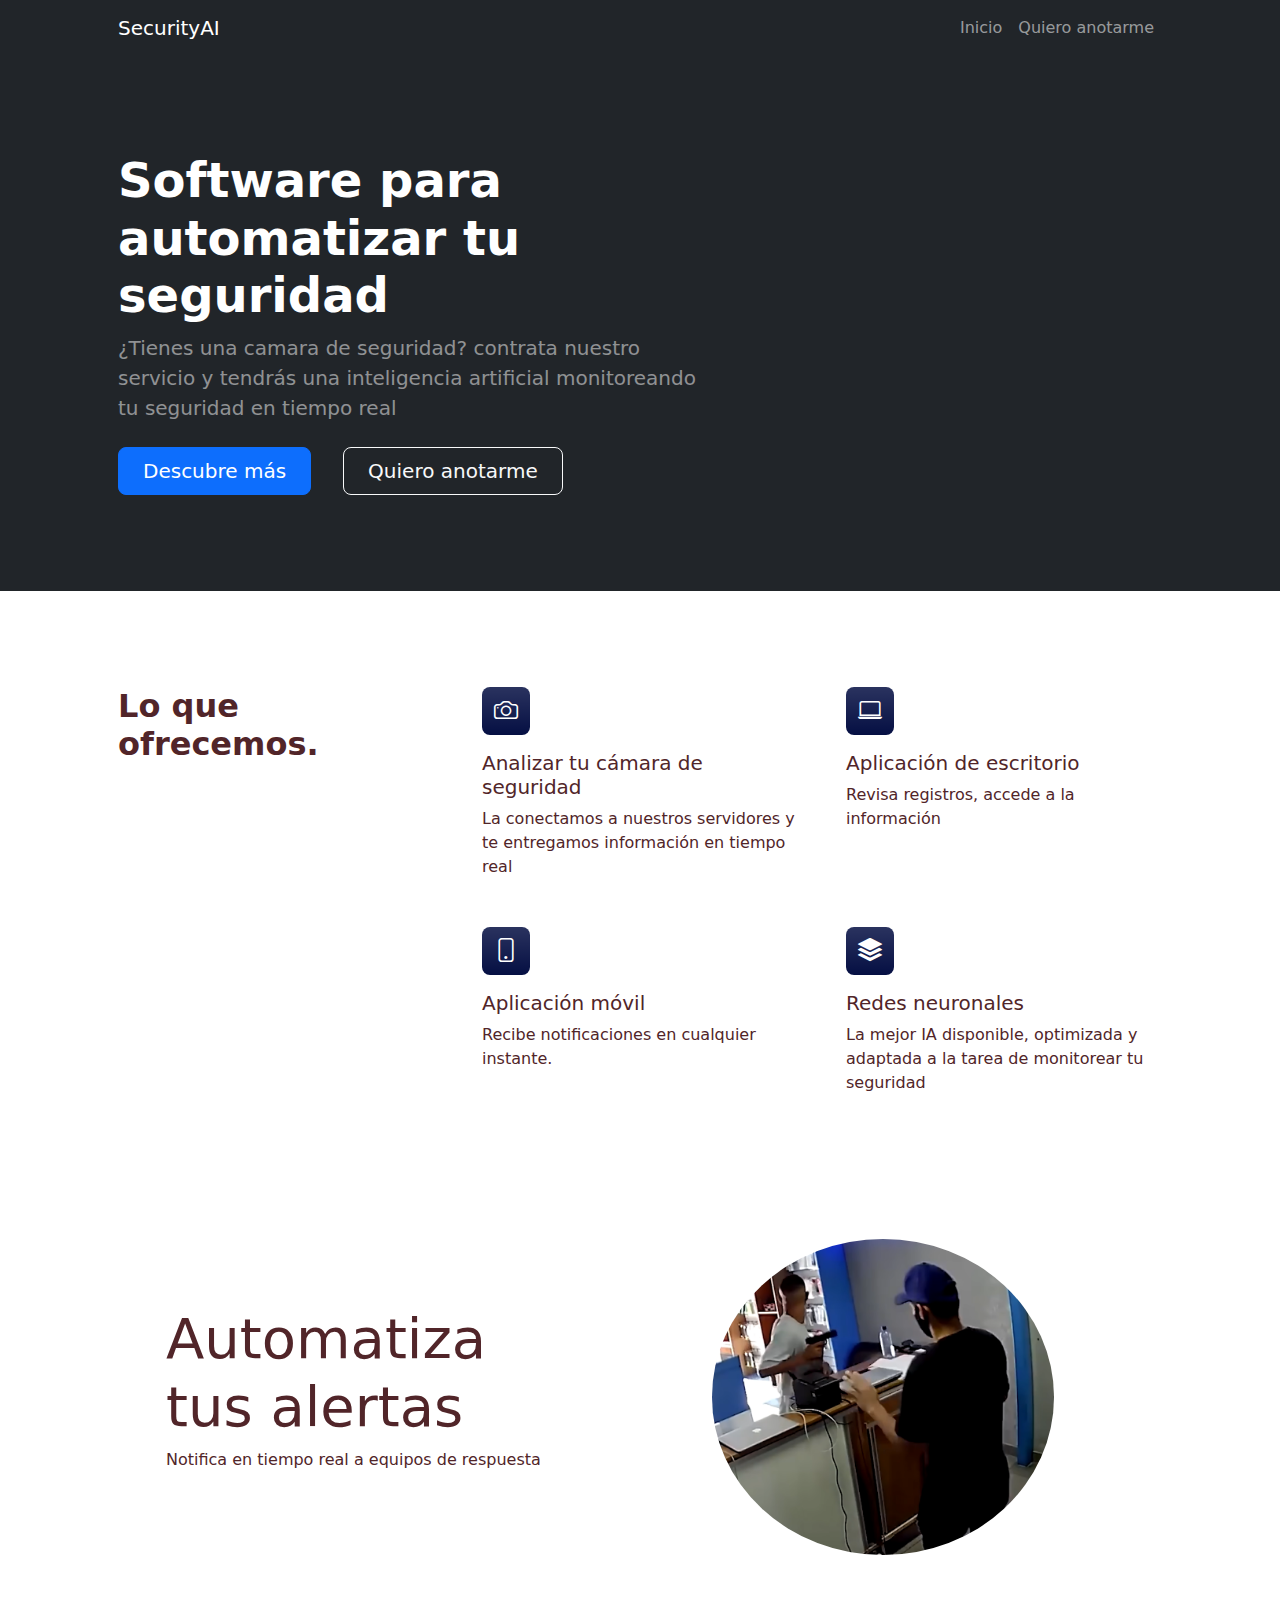
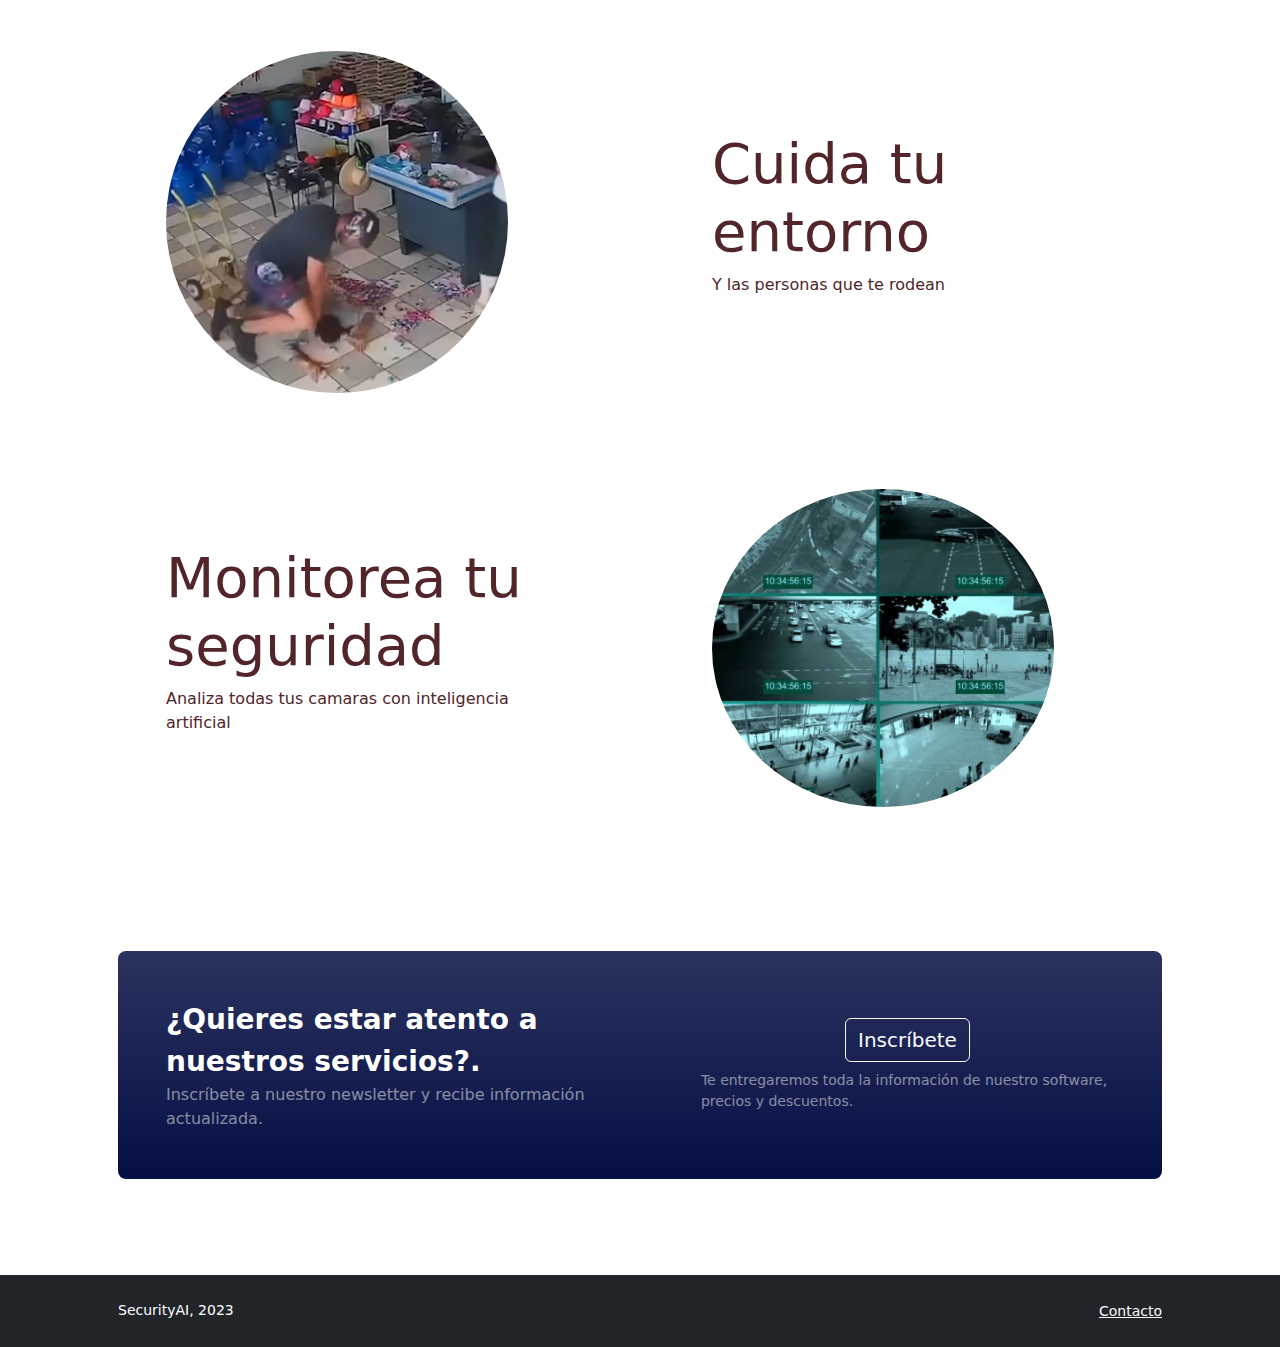
==== commit dad03205: "new" ====
--- a/index.html
+++ b/index.html
@@ -92,7 +92,7 @@
                         <div class="col-lg-6 order-lg-1">
                             <div class="p-5">
                                 <h2 class="display-4">Automatiza tus alertas</h2>
-                                <p>Notifica en tiempo real a los equipos de respuesta adecuados para una acción inmediata. Nuestro sistema inteligente de detección de eventos te mantiene un paso adelante, brindándote tranquilidad y seguridad las 24 horas.</p>
+                                <p>Notifica en tiempo real a equipos de respuesta</p>
                             </div>
                         </div>
                     </div>
@@ -108,7 +108,7 @@
                         <div class="col-lg-6">
                             <div class="p-5">
                                 <h2 class="display-4">Cuida tu entorno</h2>
-                                <p>Protege y preserva el entorno que te rodea. Nuestra tecnología de vanguardia utiliza algoritmos avanzados de inteligencia artificial para identificar y prevenir situaciones de riesgo, ayudándote a salvaguardar la seguridad de las personas y los lugares que más te importan.</p>
+                                <p>Y las personas que te rodean</p>
                             </div>
                         </div>
                     </div>
@@ -124,7 +124,7 @@
                         <div class="col-lg-6 order-lg-1">
                             <div class="p-5">
                                 <h2 class="display-4">Monitorea tu seguridad</h2>
-                                <p>Obtén un control total sobre la seguridad de tus instalaciones. Nuestro sistema analiza en tiempo real todas las cámaras de video que desees, aplicando poderosos algoritmos de IA para detectar de manera precisa cualquier actividad sospechosa.</p>
+                                <p>Analiza todas tus camaras con inteligencia artificial</p>
                             </div>
                         </div>
                     </div>
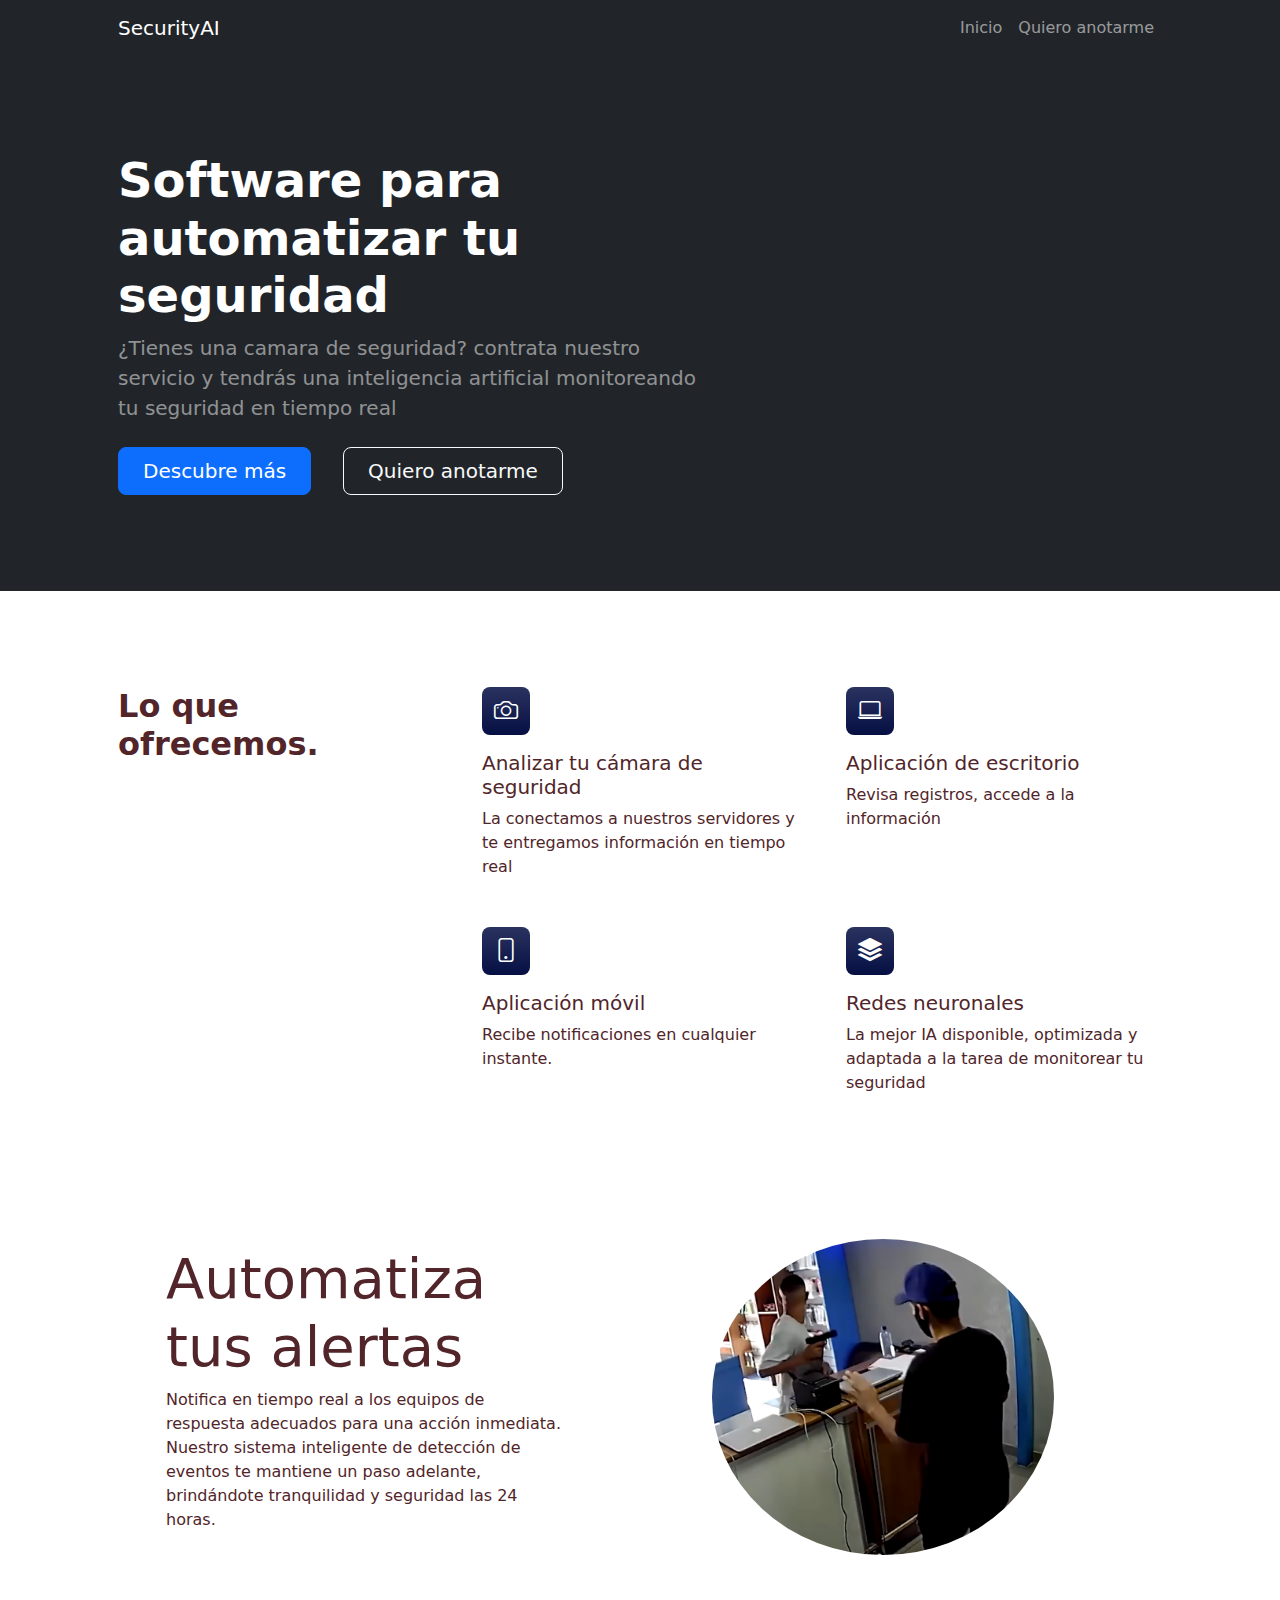
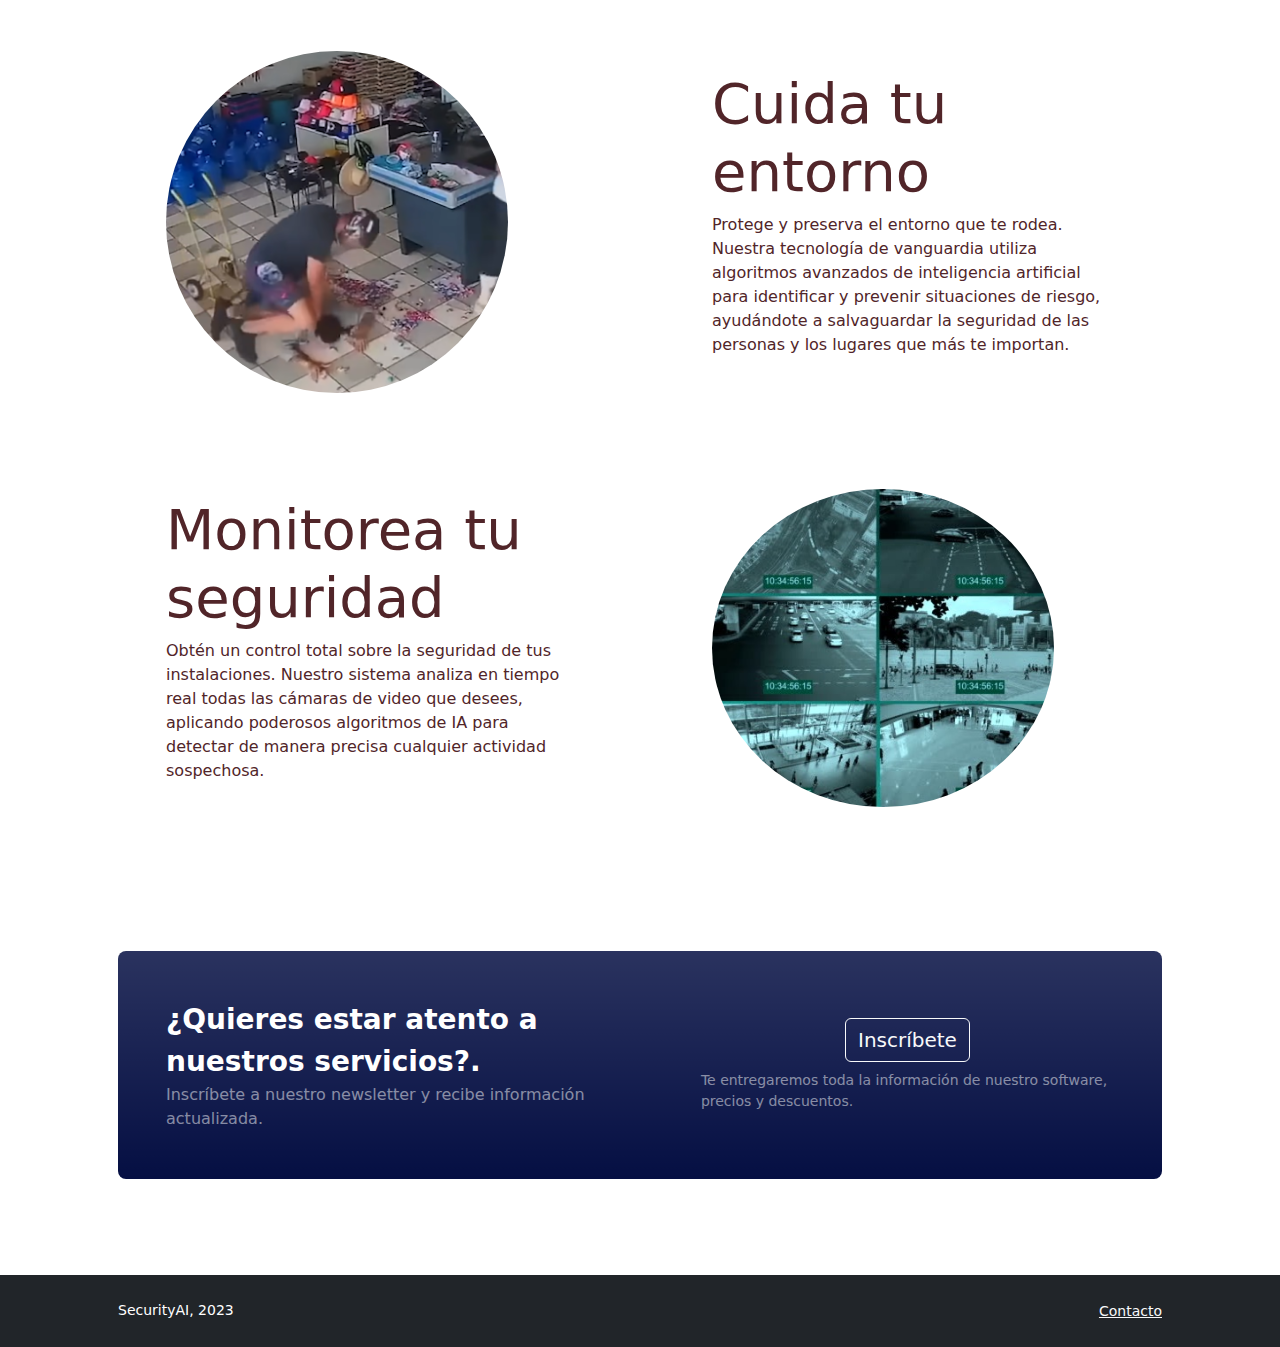
==== commit 34ef4803: "lol" ====
--- a/index.html
+++ b/index.html
@@ -92,7 +92,7 @@
                         <div class="col-lg-6 order-lg-1">
                             <div class="p-5">
                                 <h2 class="display-4">Automatiza tus alertas</h2>
-                                <p>Notifica en tiempo real a equipos de respuesta</p>
+                                <p>Notifica en tiempo real a los equipos de respuesta adecuados para una acción inmediata. Nuestro sistema inteligente de detección de eventos te mantiene un paso adelante, brindándote tranquilidad y seguridad las 24 horas.</p>
                             </div>
                         </div>
                     </div>
@@ -108,7 +108,7 @@
                         <div class="col-lg-6">
                             <div class="p-5">
                                 <h2 class="display-4">Cuida tu entorno</h2>
-                                <p>Y las personas que te rodean</p>
+                                <p>Protege y preserva el entorno que te rodea. Nuestra tecnología de vanguardia utiliza algoritmos avanzados de inteligencia artificial para identificar y prevenir situaciones de riesgo, ayudándote a salvaguardar la seguridad de las personas y los lugares que más te importan.</p>
                             </div>
                         </div>
                     </div>
@@ -124,7 +124,7 @@
                         <div class="col-lg-6 order-lg-1">
                             <div class="p-5">
                                 <h2 class="display-4">Monitorea tu seguridad</h2>
-                                <p>Analiza todas tus camaras con inteligencia artificial</p>
+                                <p>Obtén un control total sobre la seguridad de tus instalaciones. Nuestro sistema analiza en tiempo real todas las cámaras de video que desees, aplicando poderosos algoritmos de IA para detectar de manera precisa cualquier actividad sospechosa.</p>
                             </div>
                         </div>
                     </div>
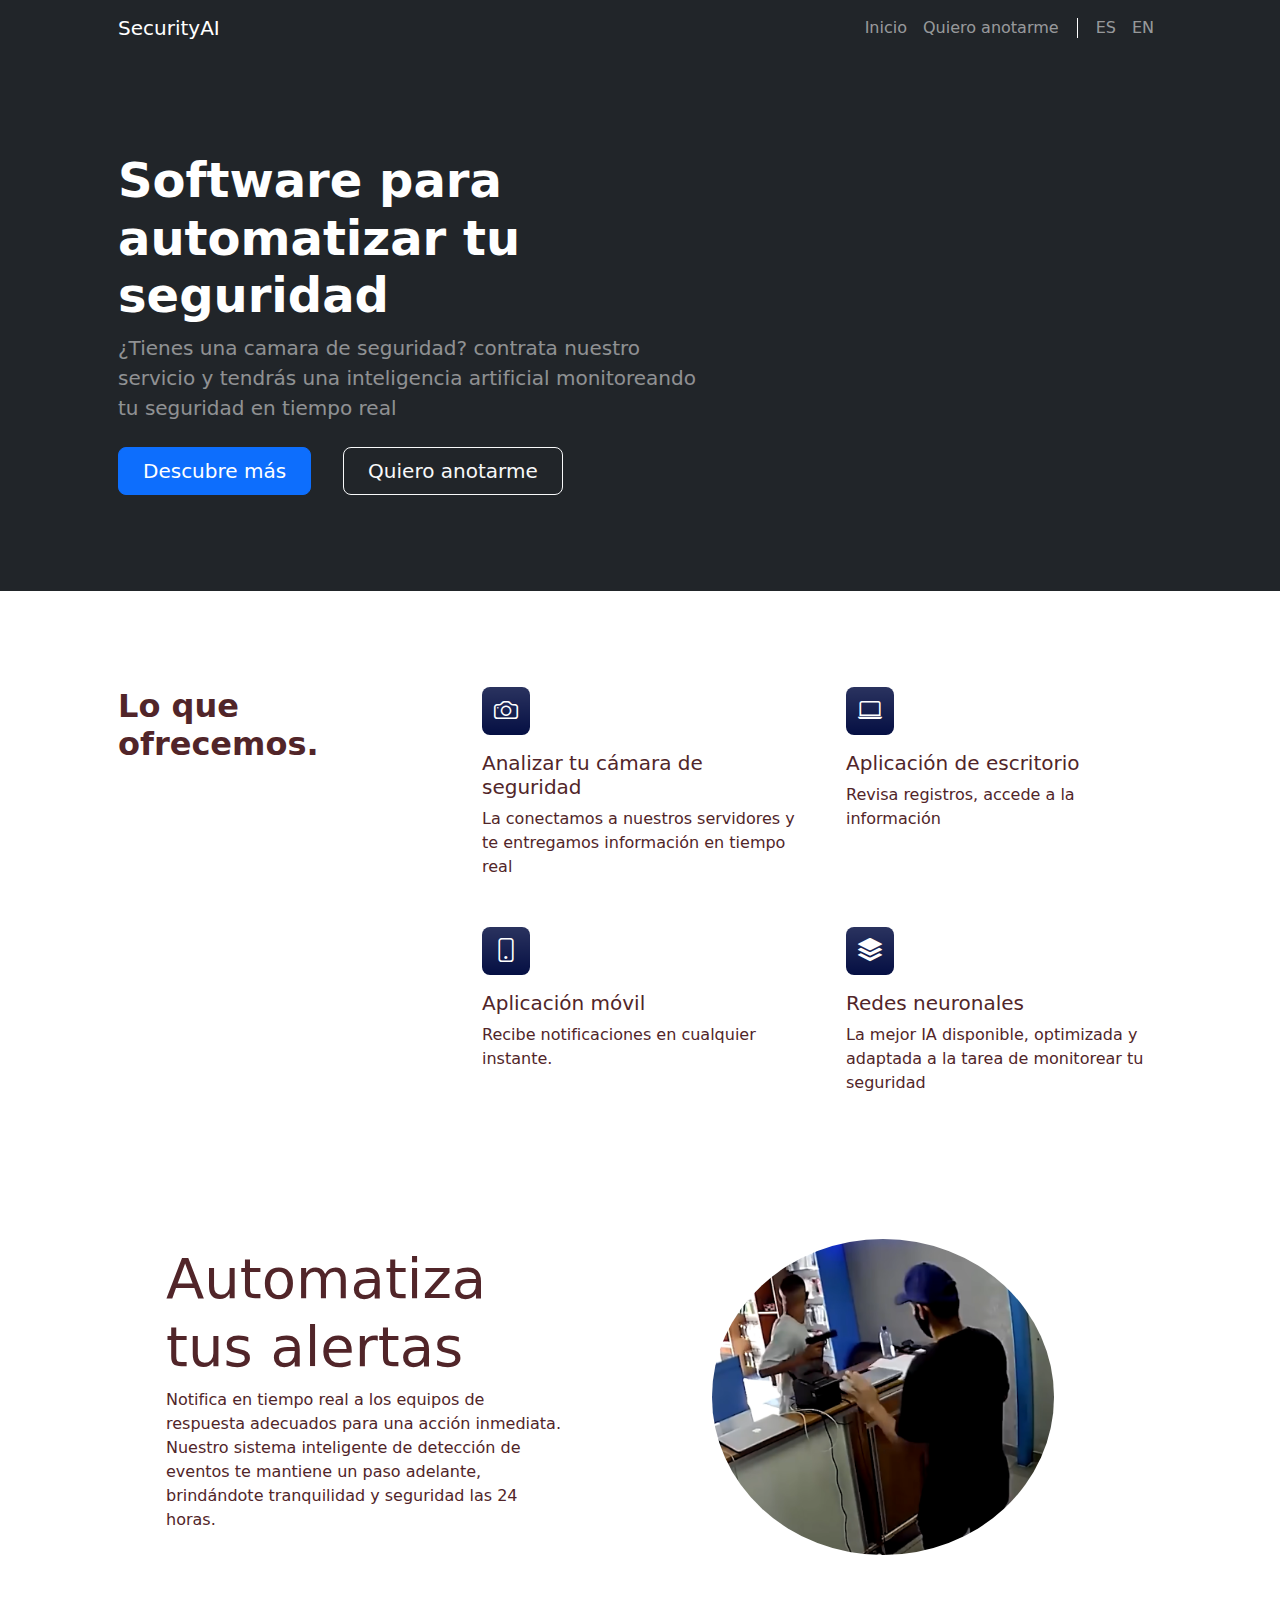
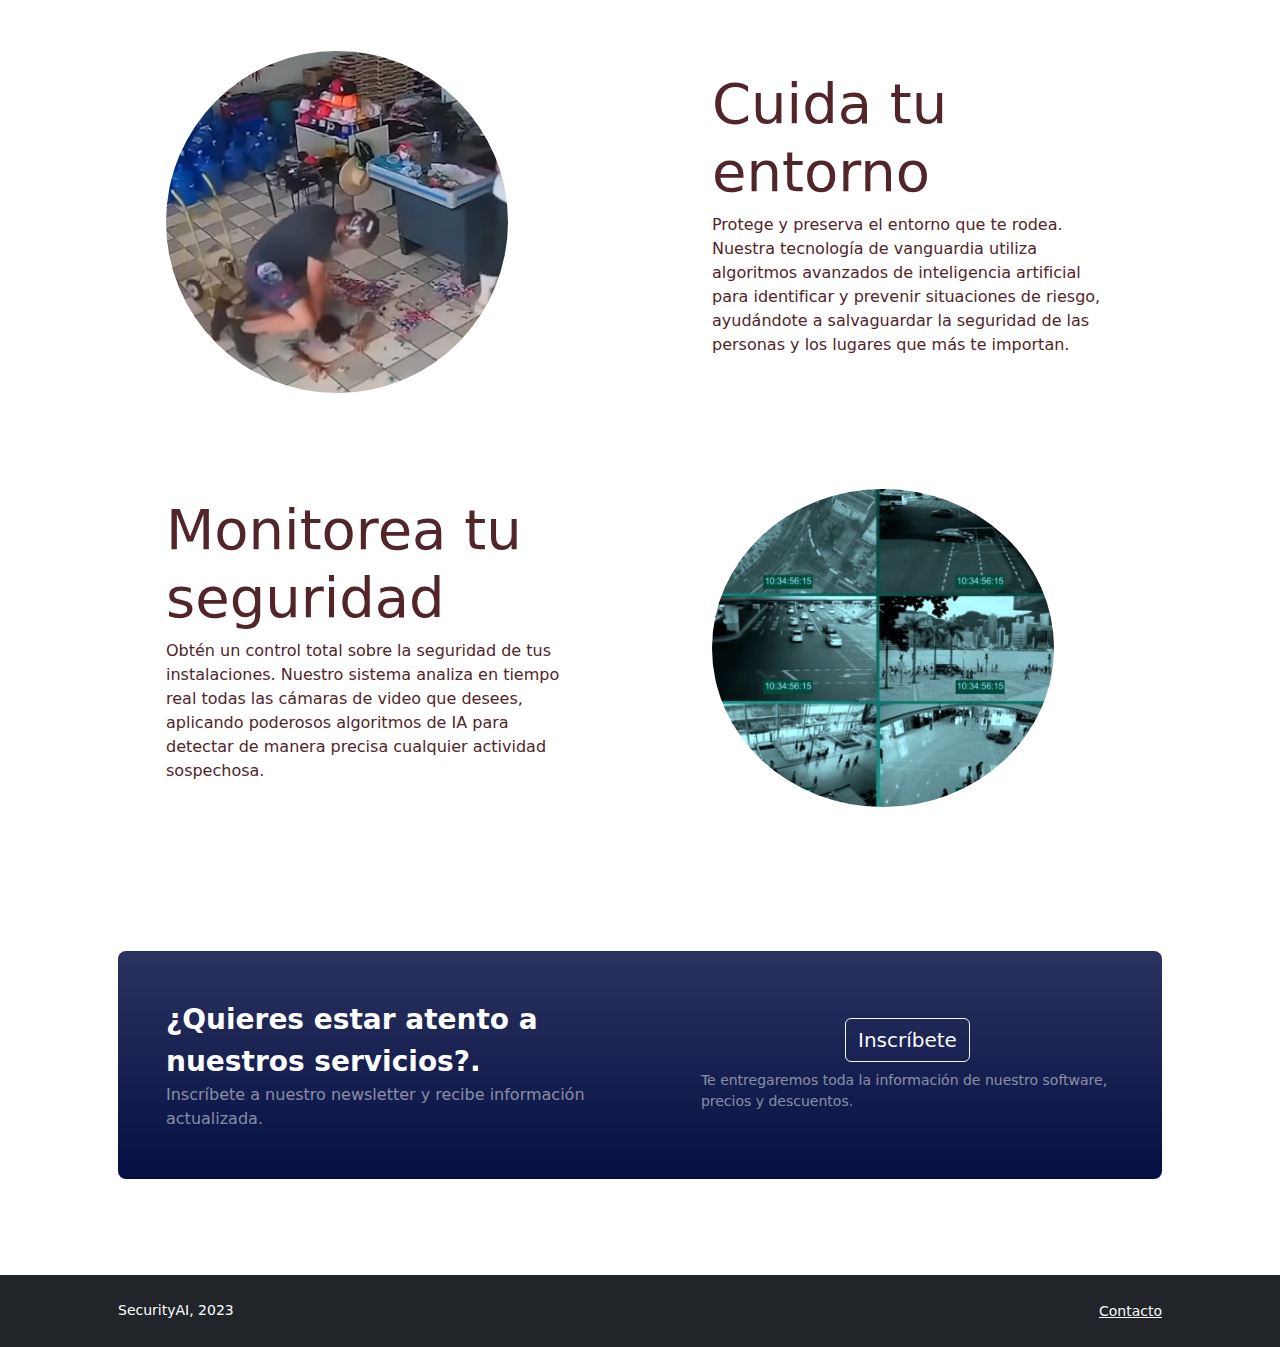
==== commit 5b0aac71: "formatting" ====
--- a/index.html
+++ b/index.html
@@ -1,183 +1,226 @@
 <!DOCTYPE html>
-<html lang="en">
-    <head>
-        <meta charset="utf-8" />
-        <meta name="viewport" content="width=device-width, initial-scale=1, shrink-to-fit=no" />
-        <meta name="description" content="" />
-        <meta name="author" content="" />
-        <title>SecurityAI</title>
-        <!-- Favicon-->
-        <link rel="icon" type="image/x-icon" href="assets/favicon.ico" />
-        <!-- Bootstrap icons-->
-        <link href="https://cdn.jsdelivr.net/npm/bootstrap-icons@1.5.0/font/bootstrap-icons.css" rel="stylesheet" />
-        <!-- Core theme CSS (includes Bootstrap)-->
-        <link href="css/styles.css" rel="stylesheet" />
-
-    </head>
-    
-    <body class="d-flex flex-column h-100">
-        <main class="flex-shrink-0">
-            <!-- Navigation-->
-            <nav class="navbar navbar-expand-lg navbar-dark bg-dark">
-                <div class="container px-5">
-                    <a class="navbar-brand" href="index.html">SecurityAI </a>
-                    <button class="navbar-toggler" type="button" data-bs-toggle="collapse" data-bs-target="#navbarSupportedContent" aria-controls="navbarSupportedContent" aria-expanded="false" aria-label="Toggle navigation"><span class="navbar-toggler-icon"></span></button>
-                    <div class="collapse navbar-collapse" id="navbarSupportedContent">
-                        <ul class="navbar-nav ms-auto mb-2 mb-lg-0">
-                            <li class="nav-item"><a class="nav-link" href="index.html">Inicio</a></li>
-                            <li class="nav-item"><a class="nav-link" href="#list">Quiero anotarme</a></li>
-                        </ul>
-                    </div>
-                </div>
-            </nav>
-            <!-- Header-->
-            <header class="bg-dark py-5">
-                <div class="container px-5">
-                    <div class="row gx-5 align-items-center justify-content-center">
-                        <div class="col-lg-8 col-xl-7 col-xxl-6">
-                            <div class="my-5 text-center text-xl-start">
-                                <h1 class="display-5 fw-bolder text-white mb-2">Software para automatizar tu seguridad</h1>
-                                <p class="lead fw-normal text-white-50 mb-4">¿Tienes una camara de seguridad? contrata nuestro servicio y tendrás una inteligencia artificial monitoreando tu seguridad en tiempo real</p>
-                                <div class="d-grid gap-3 d-sm-flex justify-content-sm-center justify-content-xl-start">
-                                    <a class="btn btn-primary btn-lg px-4 me-sm-3" href="#features">Descubre más</a>
-                                    <a class="btn btn-outline-light btn-lg px-4" href="#list">Quiero anotarme</a>
-                                </div>
-                            </div>
-                        </div>
-                        <div class="col-xl-5 col-xxl-6 d-none d-xl-block text-center">
-                            <video src="assets/video1.mp4" muted="" loop="" autoplay=""></video>
-                        </div>
-                    </div>
-                </div>
-            </header>
-            <!-- Features section-->
-            <section class="py-5" id="features">
-                <div class="container px-5 my-5">
-                    <div class="row gx-5">
-                        <div class="col-lg-4 mb-5 mb-lg-0"><h2 class="fw-bolder mb-0">Lo que ofrecemos.</h2></div>
-                        <div class="col-lg-8">
-                            <div class="row gx-5 row-cols-1 row-cols-md-2">
-                                <div class="col mb-5 h-100">
-                                    <div class="feature bg-primary bg-gradient text-white rounded-3 mb-3"><i class="bi bi-camera"></i></div>
-                                    <h2 class="h5">Analizar tu cámara de seguridad</h2>
-                                    <p class="mb-0">La conectamos a nuestros servidores y te entregamos información en tiempo real</p>
-                                </div>
-                                <div class="col mb-5 h-100">
-                                    <div class="feature bg-primary bg-gradient text-white rounded-3 mb-3"><i class="bi bi-laptop"></i></div>
-                                    <h2 class="h5">Aplicación de escritorio</h2>
-                                    <p class="mb-0">Revisa registros, accede a la información</p>
-                                </div>
-                                <div class="col mb-5 mb-md-0 h-100">
-                                    <div class="feature bg-primary bg-gradient text-white rounded-3 mb-3"><i class="bi bi-phone"></i></div>
-                                    <h2 class="h5">Aplicación móvil</h2>
-                                    <p class="mb-0">Recibe notificaciones en cualquier instante.</p>
-                                </div>
-                                <div class="col h-100">
-                                    <div class="feature bg-primary bg-gradient text-white rounded-3 mb-3"><i class="bi bi-stack"></i></div>
-                                    <h2 class="h5">Redes neuronales</h2>
-                                    <p class="mb-0">La mejor IA disponible, optimizada y adaptada a la tarea de monitorear tu seguridad</p>
-                                </div>
-                            </div>
-                        </div>
-                    </div>
-                </div>
-            </section>
-            <!-- Testimonial section-->
-            <section id="scroll">
-                <div class="container px-5">
-                    <div class="row gx-5 align-items-center">
-                        <div class="col-lg-6 order-lg-2">
-                            <div class="p-5"><img class="img-fluid rounded-circle" src="assets/img/01.png" alt="..." /></div>
-                        </div>
-                        <div class="col-lg-6 order-lg-1">
-                            <div class="p-5">
-                                <h2 class="display-4">Automatiza tus alertas</h2>
-                                <p>Notifica en tiempo real a los equipos de respuesta adecuados para una acción inmediata. Nuestro sistema inteligente de detección de eventos te mantiene un paso adelante, brindándote tranquilidad y seguridad las 24 horas.</p>
-                            </div>
-                        </div>
-                    </div>
-                </div>
-            </section>
-            <!-- Content section 2-->
-            <section>
-                <div class="container px-5">
-                    <div class="row gx-5 align-items-center">
-                        <div class="col-lg-6">
-                            <div class="p-5"><img class="img-fluid rounded-circle" src="assets/img/02.png" alt="..." /></div>
-                        </div>
-                        <div class="col-lg-6">
-                            <div class="p-5">
-                                <h2 class="display-4">Cuida tu entorno</h2>
-                                <p>Protege y preserva el entorno que te rodea. Nuestra tecnología de vanguardia utiliza algoritmos avanzados de inteligencia artificial para identificar y prevenir situaciones de riesgo, ayudándote a salvaguardar la seguridad de las personas y los lugares que más te importan.</p>
-                            </div>
-                        </div>
-                    </div>
-                </div>
-            </section>
-            <!-- Content section 3-->
-            <section>
-                <div class="container px-5">
-                    <div class="row gx-5 align-items-center">
-                        <div class="col-lg-6 order-lg-2">
-                            <div class="p-5"><img class="img-fluid rounded-circle" src="assets/img/03.jpg" alt="..." /></div>
-                        </div>
-                        <div class="col-lg-6 order-lg-1">
-                            <div class="p-5">
-                                <h2 class="display-4">Monitorea tu seguridad</h2>
-                                <p>Obtén un control total sobre la seguridad de tus instalaciones. Nuestro sistema analiza en tiempo real todas las cámaras de video que desees, aplicando poderosos algoritmos de IA para detectar de manera precisa cualquier actividad sospechosa.</p>
-                            </div>
-                        </div>
-                    </div>
-                </div>
-            </section>
-
-            <!-- Newsletter section-->
-            <section class="py-5" id="list">
-                <div class="container px-5 my-5">
-                    <aside class="bg-primary bg-gradient rounded-3 p-4 p-sm-5 mt-5">
-                        <div class="d-flex align-items-center justify-content-between flex-column flex-xl-row text-center text-xl-start">
-                            <div class="mb-4 mb-xl-0">
-                                <div class="fs-3 fw-bold text-white">¿Quieres estar atento a nuestros servicios?.</div>
-                                <div class="text-white-50">Inscríbete a nuestro newsletter y recibe información actualizada.</div>
-                            </div>
-                            <div class="ms-xl-4">
-                                <div class="input-group mb-2 center">
-                                    <button class="btn btn-outline-light" id="button-newsletter" style="font-size: 20px" type="button">Inscríbete</button>
-                                  </div>
-                                <div class="small text-white-50">Te entregaremos toda la información de nuestro software, precios y descuentos.</div>
-                            </div>
-                        </div>
-                    </aside>
-                </div>
-            </section>
-            <div class="iframe-container" id="iframe-container">
-                <iframe src="https://docs.google.com/forms/d/e/1FAIpQLSdTkiBz8Pp1VpubQ0tVryeHE59sA-yMFdf6UtF2p6qxsGCMIg/viewform?embedded=true" width="640" height="840" frameborder="0" marginheight="0" marginwidth="0">Cargando…</iframe>
-              </div>
-        </main>
-        <!-- Footer-->
-        <footer class="bg-dark py-4 mt-auto">
-            <div class="container px-5">
-                <div class="row align-items-center justify-content-between flex-column flex-sm-row">
-                    <div class="col-auto"><div class="small m-0 text-white">SecurityAI, 2023</div></div>
-                    <div class="col-auto">
-                        <a class="link-light small" href="jlobosmora@gmail.com ">Contacto</a>
-                    </div>
-                </div>
-            </div>
-        </footer>
-        <!-- Bootstrap core JS-->
-
-        <script src="https://cdn.jsdelivr.net/npm/bootstrap@5.2.3/dist/js/bootstrap.bundle.min.js"></script>
-        <!-- Core theme JS-->
-        <script src="js/scripts.js"></script>
-        <script>
-            const button = document.getElementById('button-newsletter');
-            const iframeContainer = document.getElementById('iframe-container');
-        
-            button.addEventListener('click', function() {
-              iframeContainer.classList.add('show'); // Add the "show" class to trigger the animation
-              iframeContainer.scrollIntoView({ behavior: 'smooth', block: 'start' }); // Scroll to the iframe container
-            });
-          </script>
-    </body>
-</html>
+<html lang="es">
+
+<head>
+    <meta charset="utf-8" />
+    <meta name="viewport" content="width=device-width, initial-scale=1, shrink-to-fit=no" />
+    <meta name="description"
+        content="SecurityAI es una empresa que te permite conectar tus camaras de seguridad a una inteligencia artficiail y automatizar tu seguridad" />
+    <meta name="keywords"
+        content="Inteligencia artificial, IA, seguridad, camaras de seguridad, automatización, innovación, camaras trampa.">
+    <meta name="author" content="SecurityAI" />
+    <title>SecurityAI</title>
+    <!-- Favicon-->
+    <link rel="icon" type="image/x-icon" href="assets/favicon.ico" />
+    <!-- Bootstrap icons-->
+    <link href="https://cdn.jsdelivr.net/npm/bootstrap-icons@1.5.0/font/bootstrap-icons.css" rel="stylesheet" />
+    <!-- Core theme CSS (includes Bootstrap)-->
+    <link href="css/styles.css" rel="stylesheet" />
+
+</head>
+
+<body class="d-flex flex-column h-100">
+    <main class="flex-shrink-0">
+        <!-- Navigation-->
+        <nav class="navbar navbar-expand-lg navbar-dark bg-dark">
+            <div class="container px-5">
+                <a class="navbar-brand" href="index.html">SecurityAI </a>
+                <button class="navbar-toggler" type="button" data-bs-toggle="collapse"
+                    data-bs-target="#navbarSupportedContent" aria-controls="navbarSupportedContent"
+                    aria-expanded="false" aria-label="Toggle navigation"><span
+                        class="navbar-toggler-icon"></span></button>
+                <div class="collapse navbar-collapse" id="navbarSupportedContent">
+                    <ul class="navbar-nav ms-auto mb-2 mb-lg-0">
+                        <li class="nav-item"><a class="nav-link" href="index.html">Inicio</a></li>
+                        <li class="nav-item"><a class="nav-link" href="#list">Quiero anotarme</a></li>
+                        <li class="nav-item vertical-bar"></li>
+                        <li class="language-selector">
+                            <a class="nav-link" href="https://securityai.cl/" title="Español">ES</a>
+                        </li>
+                        <li class="language-selector">
+                            <a class="nav-link" href="https://securityai.cl/en" title="English">EN</a>
+                        </li>
+                    </ul>
+                </div>
+            </div>
+        </nav>
+        <!-- Header-->
+        <header class="bg-dark py-5">
+            <div class="container px-5">
+                <div class="row gx-5 align-items-center justify-content-center">
+                    <div class="col-lg-8 col-xl-7 col-xxl-6">
+                        <div class="my-5 text-center text-xl-start">
+                            <h1 class="display-5 fw-bolder text-white mb-2">Software para automatizar tu seguridad</h1>
+                            <p class="lead fw-normal text-white-50 mb-4">¿Tienes una camara de seguridad? contrata
+                                nuestro servicio y tendrás una inteligencia artificial monitoreando tu seguridad en
+                                tiempo real</p>
+                            <div class="d-grid gap-3 d-sm-flex justify-content-sm-center justify-content-xl-start">
+                                <a class="btn btn-primary btn-lg px-4 me-sm-3" href="#features">Descubre más</a>
+                                <a class="btn btn-outline-light btn-lg px-4" href="#list">Quiero anotarme</a>
+                            </div>
+                        </div>
+                    </div>
+                    <div class="col-xl-5 col-xxl-6 d-none d-xl-block text-center">
+                        <video src="assets/video1.mp4" muted="" loop="" autoplay=""></video>
+                    </div>
+                </div>
+            </div>
+        </header>
+        <!-- Features section-->
+        <section class="py-5" id="features">
+            <div class="container px-5 my-5">
+                <div class="row gx-5">
+                    <div class="col-lg-4 mb-5 mb-lg-0">
+                        <h2 class="fw-bolder mb-0">Lo que ofrecemos.</h2>
+                    </div>
+                    <div class="col-lg-8">
+                        <div class="row gx-5 row-cols-1 row-cols-md-2">
+                            <div class="col mb-5 h-100">
+                                <div class="feature bg-primary bg-gradient text-white rounded-3 mb-3"><i
+                                        class="bi bi-camera"></i></div>
+                                <h2 class="h5">Analizar tu cámara de seguridad</h2>
+                                <p class="mb-0">La conectamos a nuestros servidores y te entregamos información en
+                                    tiempo real</p>
+                            </div>
+                            <div class="col mb-5 h-100">
+                                <div class="feature bg-primary bg-gradient text-white rounded-3 mb-3"><i
+                                        class="bi bi-laptop"></i></div>
+                                <h2 class="h5">Aplicación de escritorio</h2>
+                                <p class="mb-0">Revisa registros, accede a la información</p>
+                            </div>
+                            <div class="col mb-5 mb-md-0 h-100">
+                                <div class="feature bg-primary bg-gradient text-white rounded-3 mb-3"><i
+                                        class="bi bi-phone"></i></div>
+                                <h2 class="h5">Aplicación móvil</h2>
+                                <p class="mb-0">Recibe notificaciones en cualquier instante.</p>
+                            </div>
+                            <div class="col h-100">
+                                <div class="feature bg-primary bg-gradient text-white rounded-3 mb-3"><i
+                                        class="bi bi-stack"></i></div>
+                                <h2 class="h5">Redes neuronales</h2>
+                                <p class="mb-0">La mejor IA disponible, optimizada y adaptada a la tarea de monitorear
+                                    tu seguridad</p>
+                            </div>
+                        </div>
+                    </div>
+                </div>
+            </div>
+        </section>
+        <!-- Testimonial section-->
+        <section id="scroll">
+            <div class="container px-5">
+                <div class="row gx-5 align-items-center">
+                    <div class="col-lg-6 order-lg-2">
+                        <div class="p-5"><img class="img-fluid rounded-circle" src="assets/img/01.png" alt="..." />
+                        </div>
+                    </div>
+                    <div class="col-lg-6 order-lg-1">
+                        <div class="p-5">
+                            <h2 class="display-4">Automatiza tus alertas</h2>
+                            <p>Notifica en tiempo real a los equipos de respuesta adecuados para una acción inmediata.
+                                Nuestro sistema inteligente de detección de eventos te mantiene un paso adelante,
+                                brindándote tranquilidad y seguridad las 24 horas.</p>
+                        </div>
+                    </div>
+                </div>
+            </div>
+        </section>
+        <!-- Content section 2-->
+        <section>
+            <div class="container px-5">
+                <div class="row gx-5 align-items-center">
+                    <div class="col-lg-6">
+                        <div class="p-5"><img class="img-fluid rounded-circle" src="assets/img/02.png" alt="..." />
+                        </div>
+                    </div>
+                    <div class="col-lg-6">
+                        <div class="p-5">
+                            <h2 class="display-4">Cuida tu entorno</h2>
+                            <p>Protege y preserva el entorno que te rodea. Nuestra tecnología de vanguardia utiliza
+                                algoritmos avanzados de inteligencia artificial para identificar y prevenir situaciones
+                                de riesgo, ayudándote a salvaguardar la seguridad de las personas y los lugares que más
+                                te importan.</p>
+                        </div>
+                    </div>
+                </div>
+            </div>
+        </section>
+        <!-- Content section 3-->
+        <section>
+            <div class="container px-5">
+                <div class="row gx-5 align-items-center">
+                    <div class="col-lg-6 order-lg-2">
+                        <div class="p-5"><img class="img-fluid rounded-circle" src="assets/img/03.jpg" alt="..." />
+                        </div>
+                    </div>
+                    <div class="col-lg-6 order-lg-1">
+                        <div class="p-5">
+                            <h2 class="display-4">Monitorea tu seguridad</h2>
+                            <p>Obtén un control total sobre la seguridad de tus instalaciones. Nuestro sistema analiza
+                                en tiempo real todas las cámaras de video que desees, aplicando poderosos algoritmos de
+                                IA para detectar de manera precisa cualquier actividad sospechosa.</p>
+                        </div>
+                    </div>
+                </div>
+            </div>
+        </section>
+
+        <!-- Newsletter section-->
+        <section class="py-5" id="list">
+            <div class="container px-5 my-5">
+                <aside class="bg-primary bg-gradient rounded-3 p-4 p-sm-5 mt-5">
+                    <div
+                        class="d-flex align-items-center justify-content-between flex-column flex-xl-row text-center text-xl-start">
+                        <div class="mb-4 mb-xl-0">
+                            <div class="fs-3 fw-bold text-white">¿Quieres estar atento a nuestros servicios?.</div>
+                            <div class="text-white-50">Inscríbete a nuestro newsletter y recibe información actualizada.
+                            </div>
+                        </div>
+                        <div class="ms-xl-4">
+                            <div class="input-group mb-2 center">
+                                <button class="btn btn-outline-light" id="button-newsletter" style="font-size: 20px"
+                                    type="button">Inscríbete</button>
+                            </div>
+                            <div class="small text-white-50">Te entregaremos toda la información de nuestro software,
+                                precios y descuentos.</div>
+                        </div>
+                    </div>
+                </aside>
+            </div>
+        </section>
+        <div class="iframe-container" id="iframe-container">
+            <iframe
+                src="https://docs.google.com/forms/d/e/1FAIpQLSdTkiBz8Pp1VpubQ0tVryeHE59sA-yMFdf6UtF2p6qxsGCMIg/viewform?embedded=true"
+                width="640" height="840" frameborder="0" marginheight="0" marginwidth="0">Cargando…</iframe>
+        </div>
+    </main>
+    <!-- Footer-->
+    <footer class="bg-dark py-4 mt-auto">
+        <div class="container px-5">
+            <div class="row align-items-center justify-content-between flex-column flex-sm-row">
+                <div class="col-auto">
+                    <div class="small m-0 text-white">SecurityAI, 2023</div>
+                </div>
+                <div class="col-auto">
+                    <a class="link-light small" href="mailto:contacto@securityai.cl">Contacto</a>
+                </div>
+            </div>
+        </div>
+    </footer>
+    <!-- Bootstrap core JS-->
+
+    <script src="https://cdn.jsdelivr.net/npm/bootstrap@5.2.3/dist/js/bootstrap.bundle.min.js"></script>
+    <!-- Core theme JS-->
+    <script src="js/scripts.js"></script>
+    <script>
+        const button = document.getElementById('button-newsletter');
+        const iframeContainer = document.getElementById('iframe-container');
+
+        button.addEventListener('click', function () {
+            iframeContainer.classList.add('show'); // Add the "show" class to trigger the animation
+            iframeContainer.scrollIntoView({ behavior: 'smooth', block: 'start' }); // Scroll to the iframe container
+        });
+    </script>
+</body>
+
+</html>--- a/css/styles.css
+++ b/css/styles.css
@@ -69,6 +69,14 @@
   --bs-highlight-bg: #fff3cd;
 }
 
+.vertical-bar {
+  display: inline-block;
+  width: 1px;
+  height: 20px;
+  background-color: white;
+  margin: 10px 10px;
+}
+
 *,
 *::before,
 *::after {
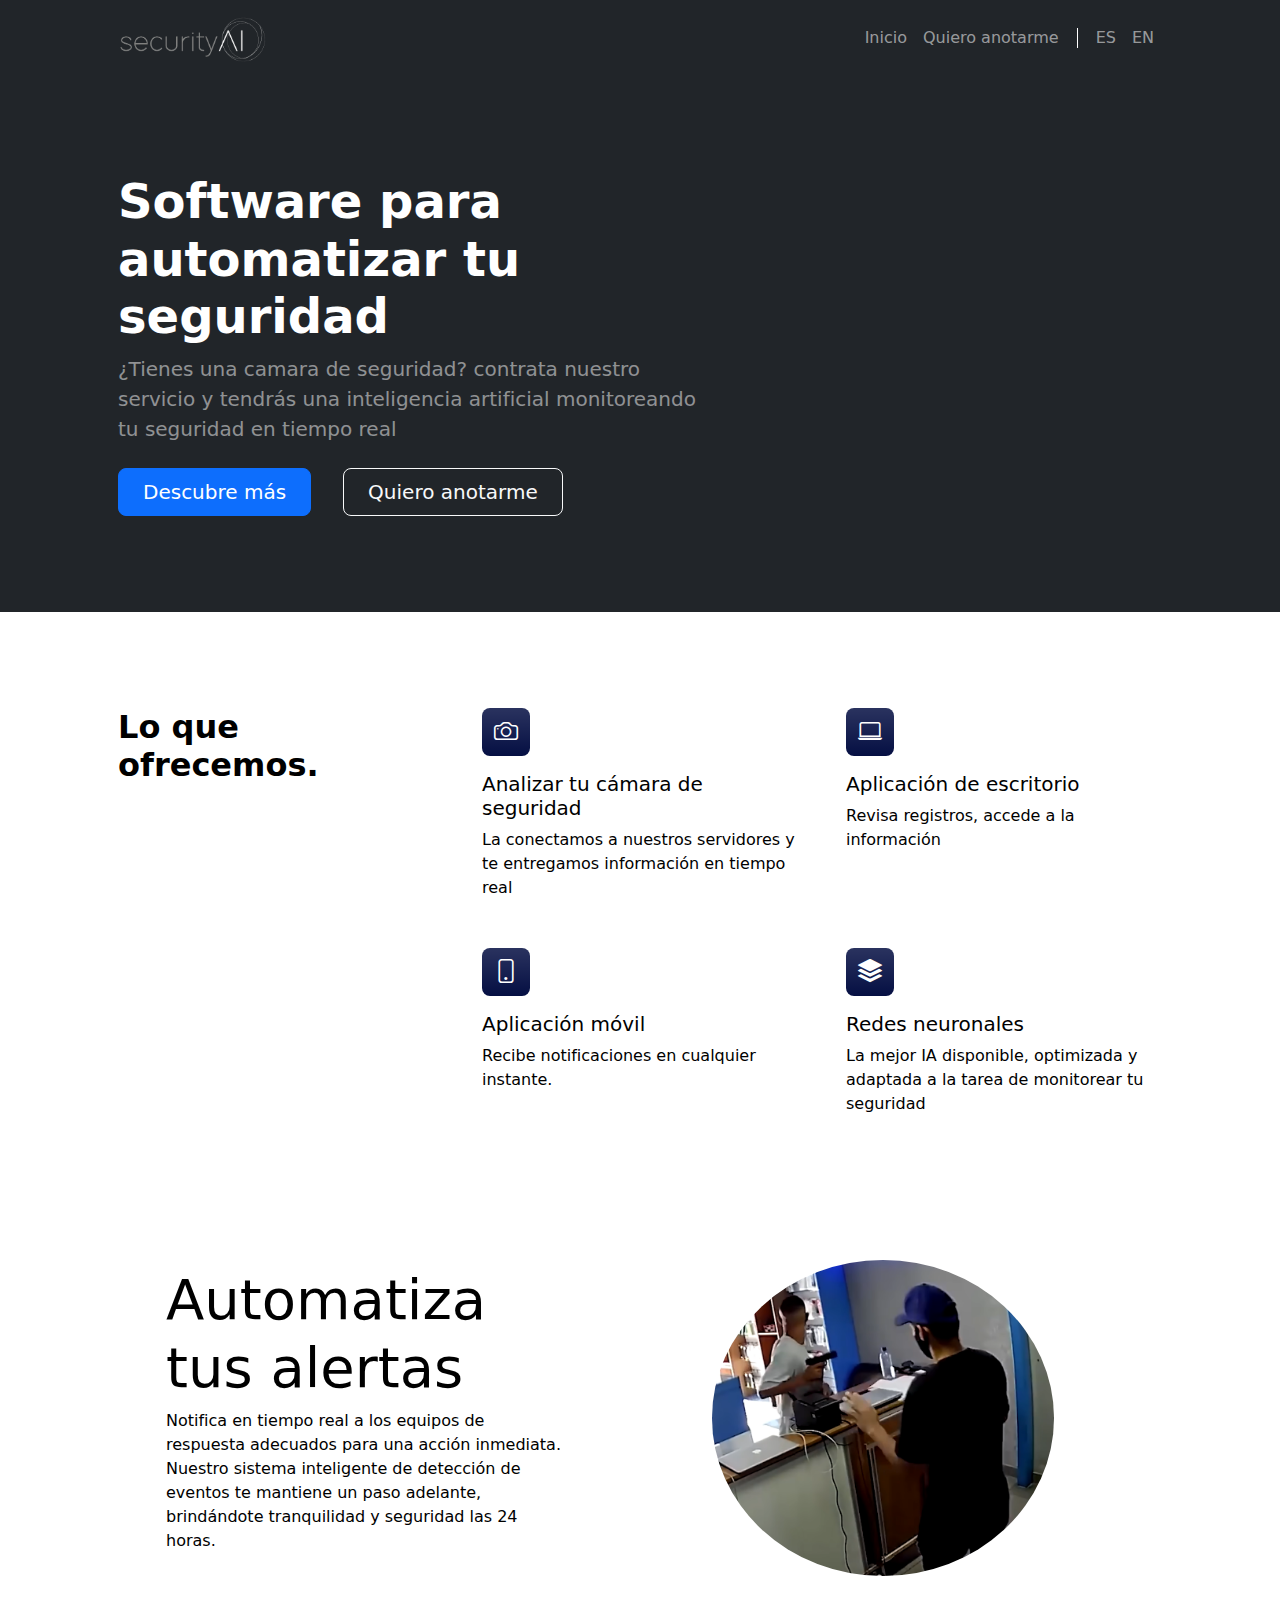
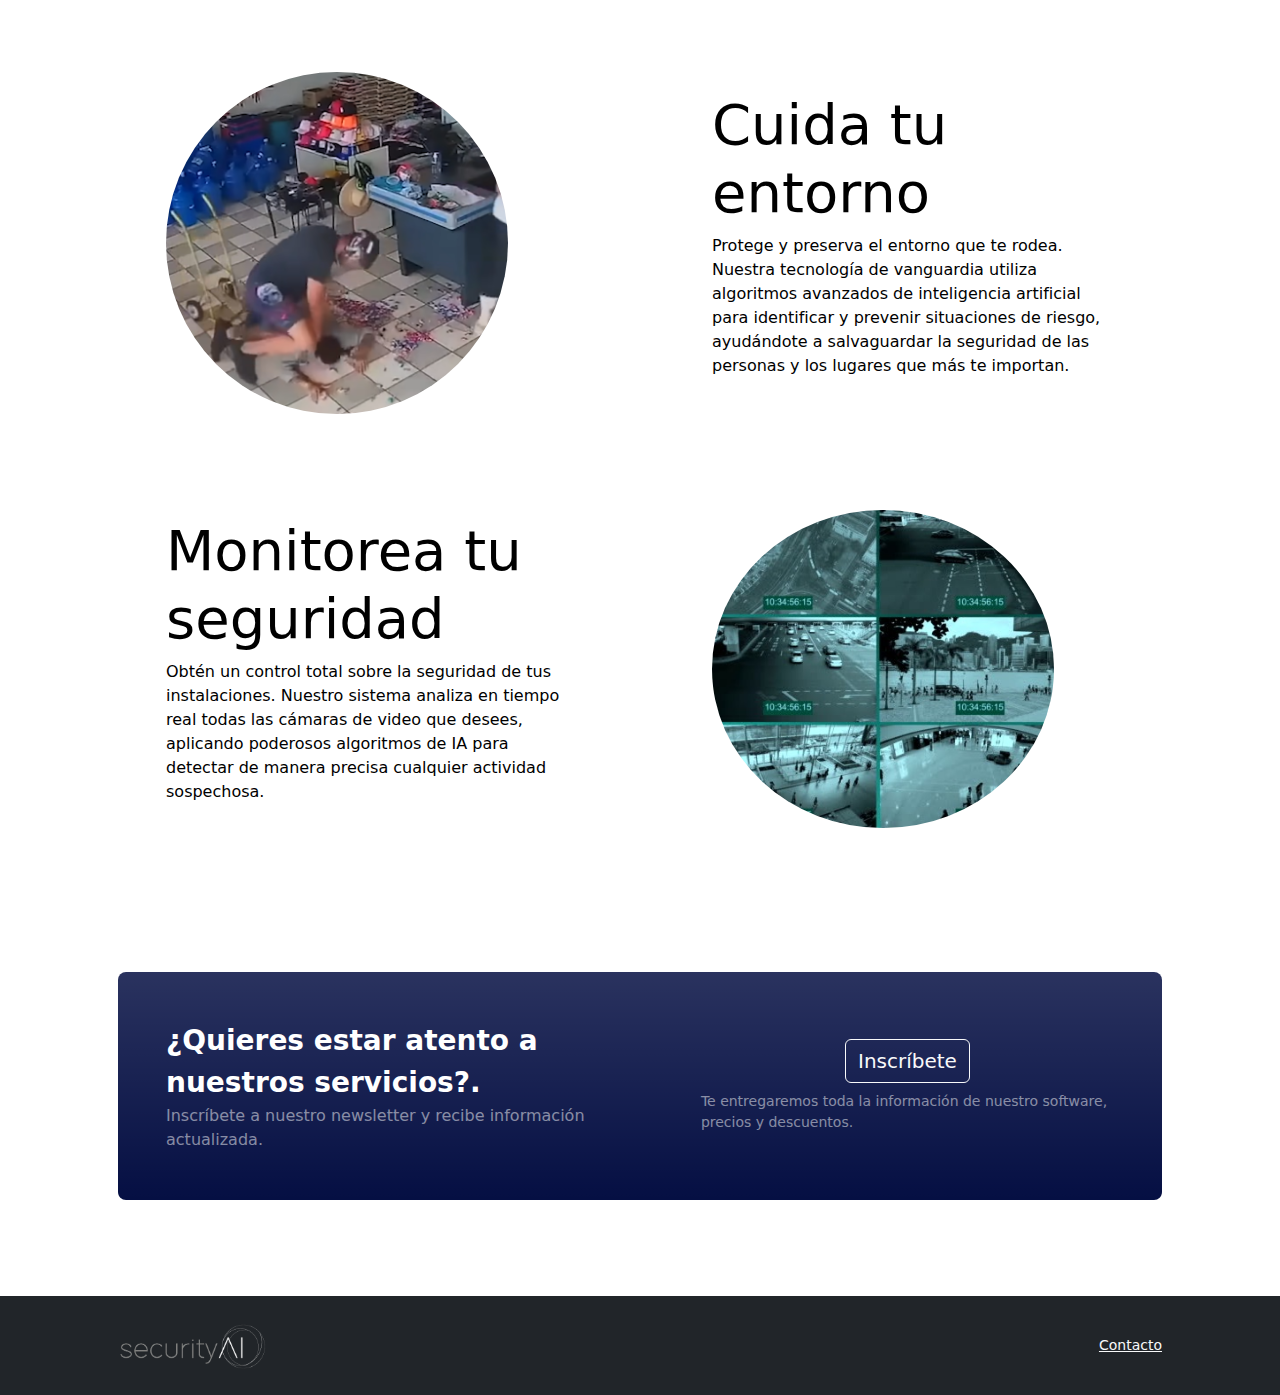
==== commit 14b8a784: "new logo" ====
--- a/index.html
+++ b/index.html
@@ -2,6 +2,16 @@
 <html lang="es">
 
 <head>
+    <!-- Google tag (gtag.js) -->
+    <script async src="https://www.googletagmanager.com/gtag/js?id=G-4SDR2YJ5N5"></script>
+    <script>
+        window.dataLayer = window.dataLayer || [];
+        function gtag() { dataLayer.push(arguments); }
+        gtag('js', new Date());
+
+        gtag('config', 'G-4SDR2YJ5N5');
+    </script>
+    
     <meta charset="utf-8" />
     <meta name="viewport" content="width=device-width, initial-scale=1, shrink-to-fit=no" />
     <meta name="description"
@@ -24,7 +34,9 @@
         <!-- Navigation-->
         <nav class="navbar navbar-expand-lg navbar-dark bg-dark">
             <div class="container px-5">
-                <a class="navbar-brand" href="index.html">SecurityAI </a>
+                <a class="navbar-brand" href="index.html">
+                    <img src="assets/logo-black.png" width=150 alt="">
+                </a>
                 <button class="navbar-toggler" type="button" data-bs-toggle="collapse"
                     data-bs-target="#navbarSupportedContent" aria-controls="navbarSupportedContent"
                     aria-expanded="false" aria-label="Toggle navigation"><span
@@ -199,7 +211,7 @@
         <div class="container px-5">
             <div class="row align-items-center justify-content-between flex-column flex-sm-row">
                 <div class="col-auto">
-                    <div class="small m-0 text-white">SecurityAI, 2023</div>
+                    <img src="assets/logo-black.png" width=150 alt="">
                 </div>
                 <div class="col-auto">
                     <a class="link-light small" href="mailto:contacto@securityai.cl">Contacto</a>
--- a/css/styles.css
+++ b/css/styles.css
@@ -51,7 +51,7 @@
   --bs-body-font-size: 1rem;
   --bs-body-font-weight: 400;
   --bs-body-line-height: 1.5;
-  --bs-body-color: #512529;
+  --bs-body-color: #000;
   --bs-body-bg: #fff;
   --bs-border-width: 1px;
   --bs-border-style: solid;
